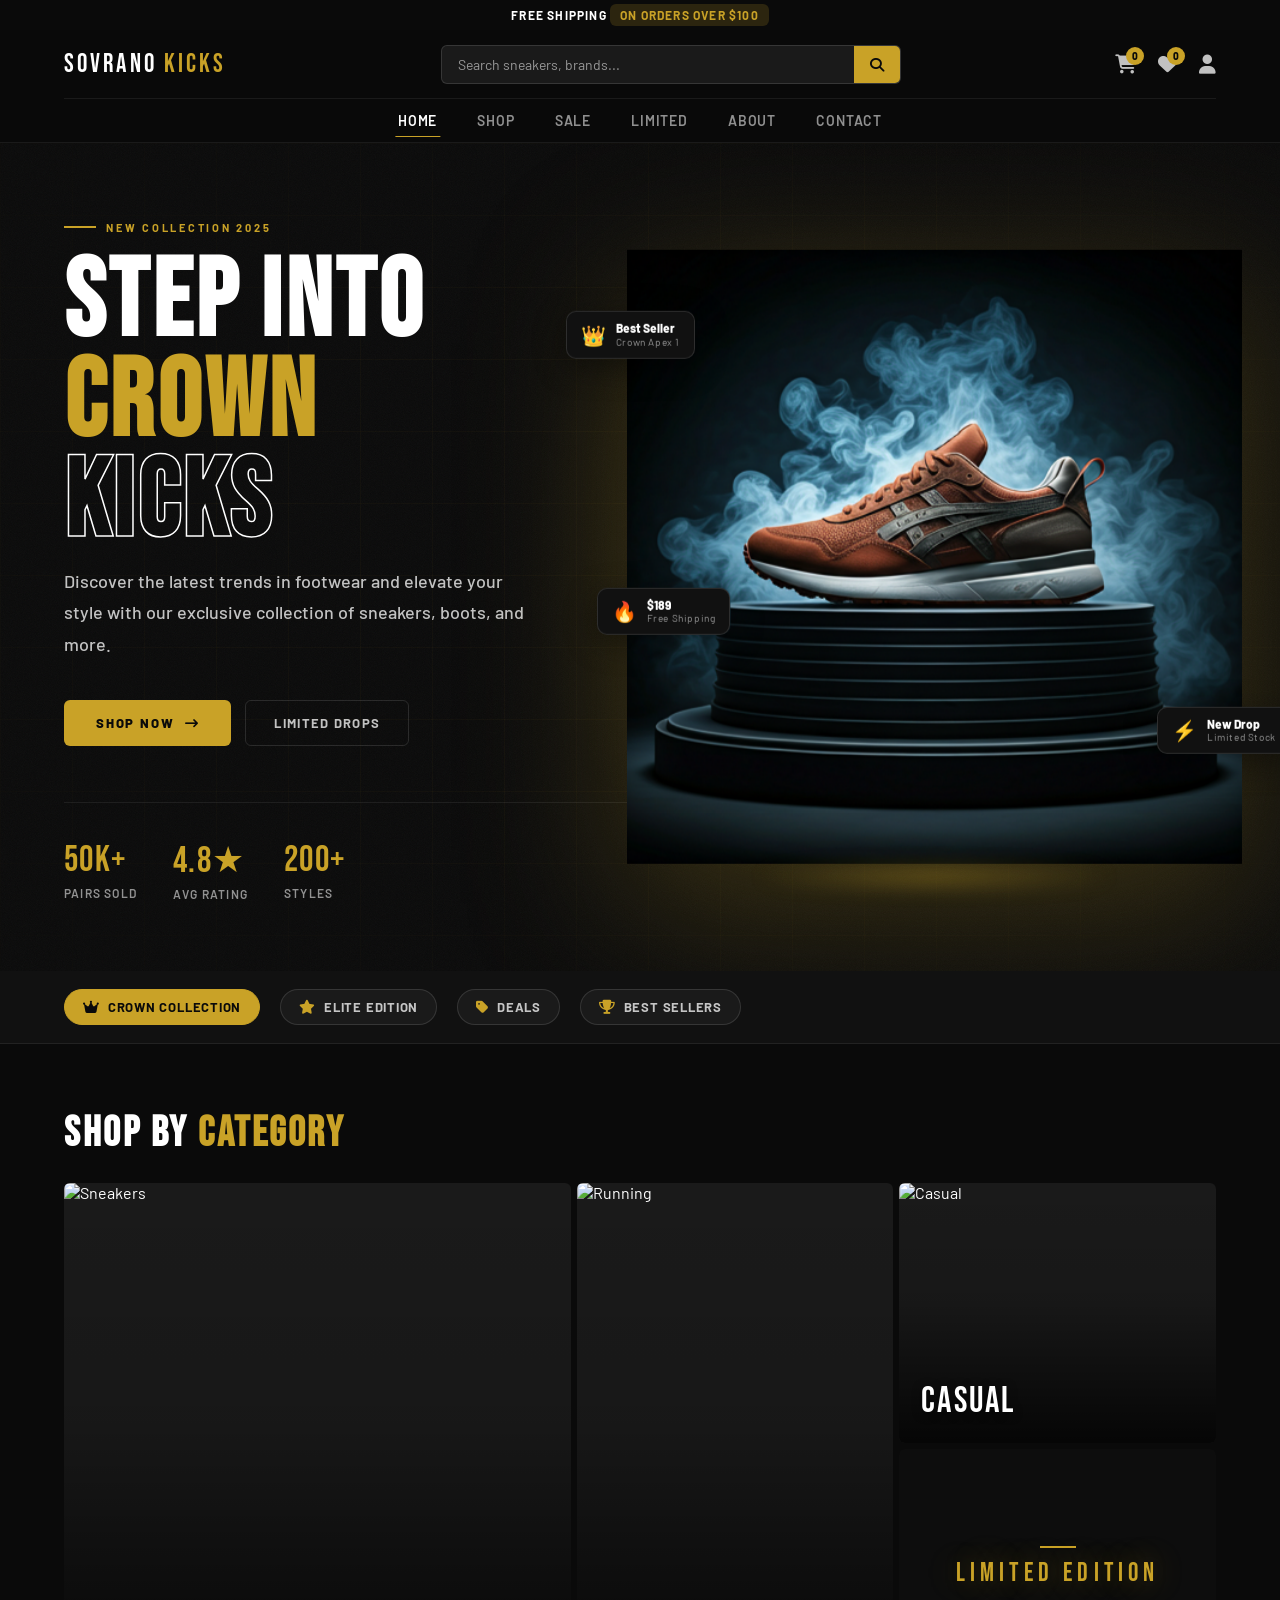
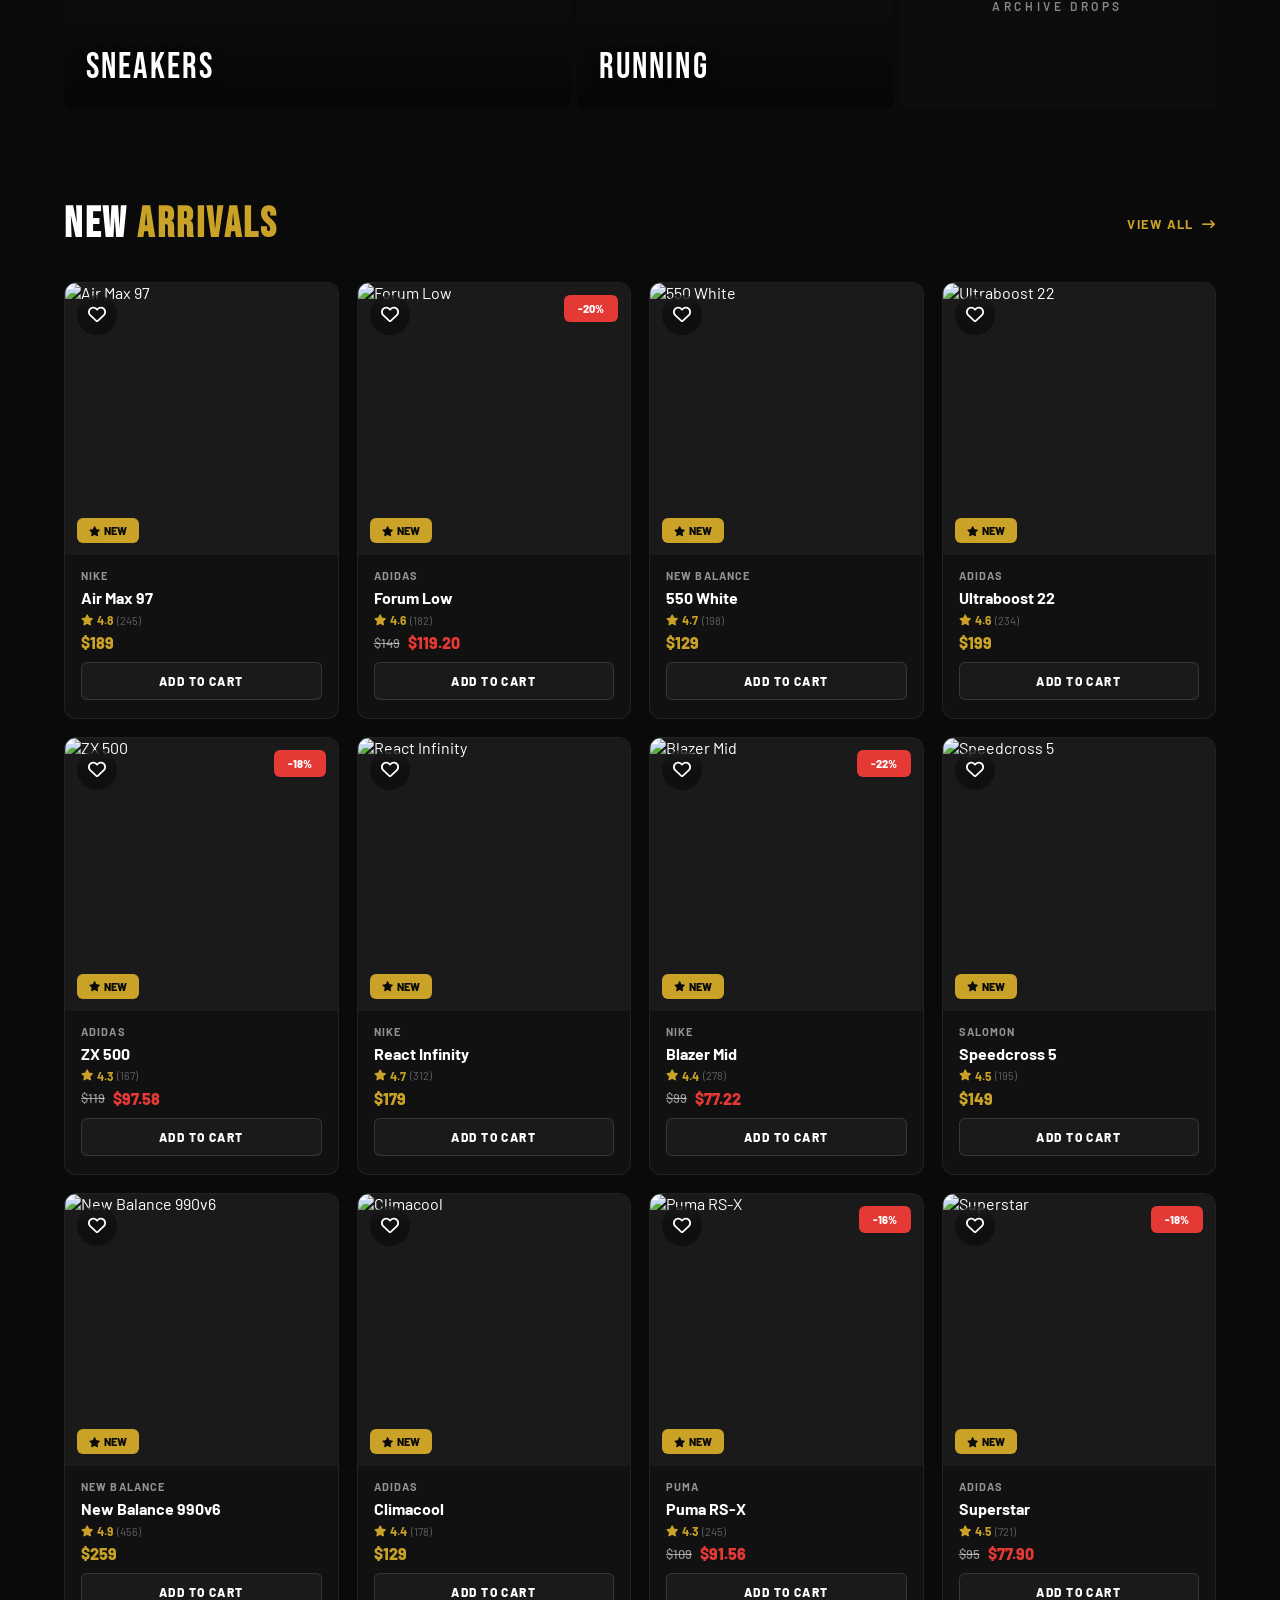
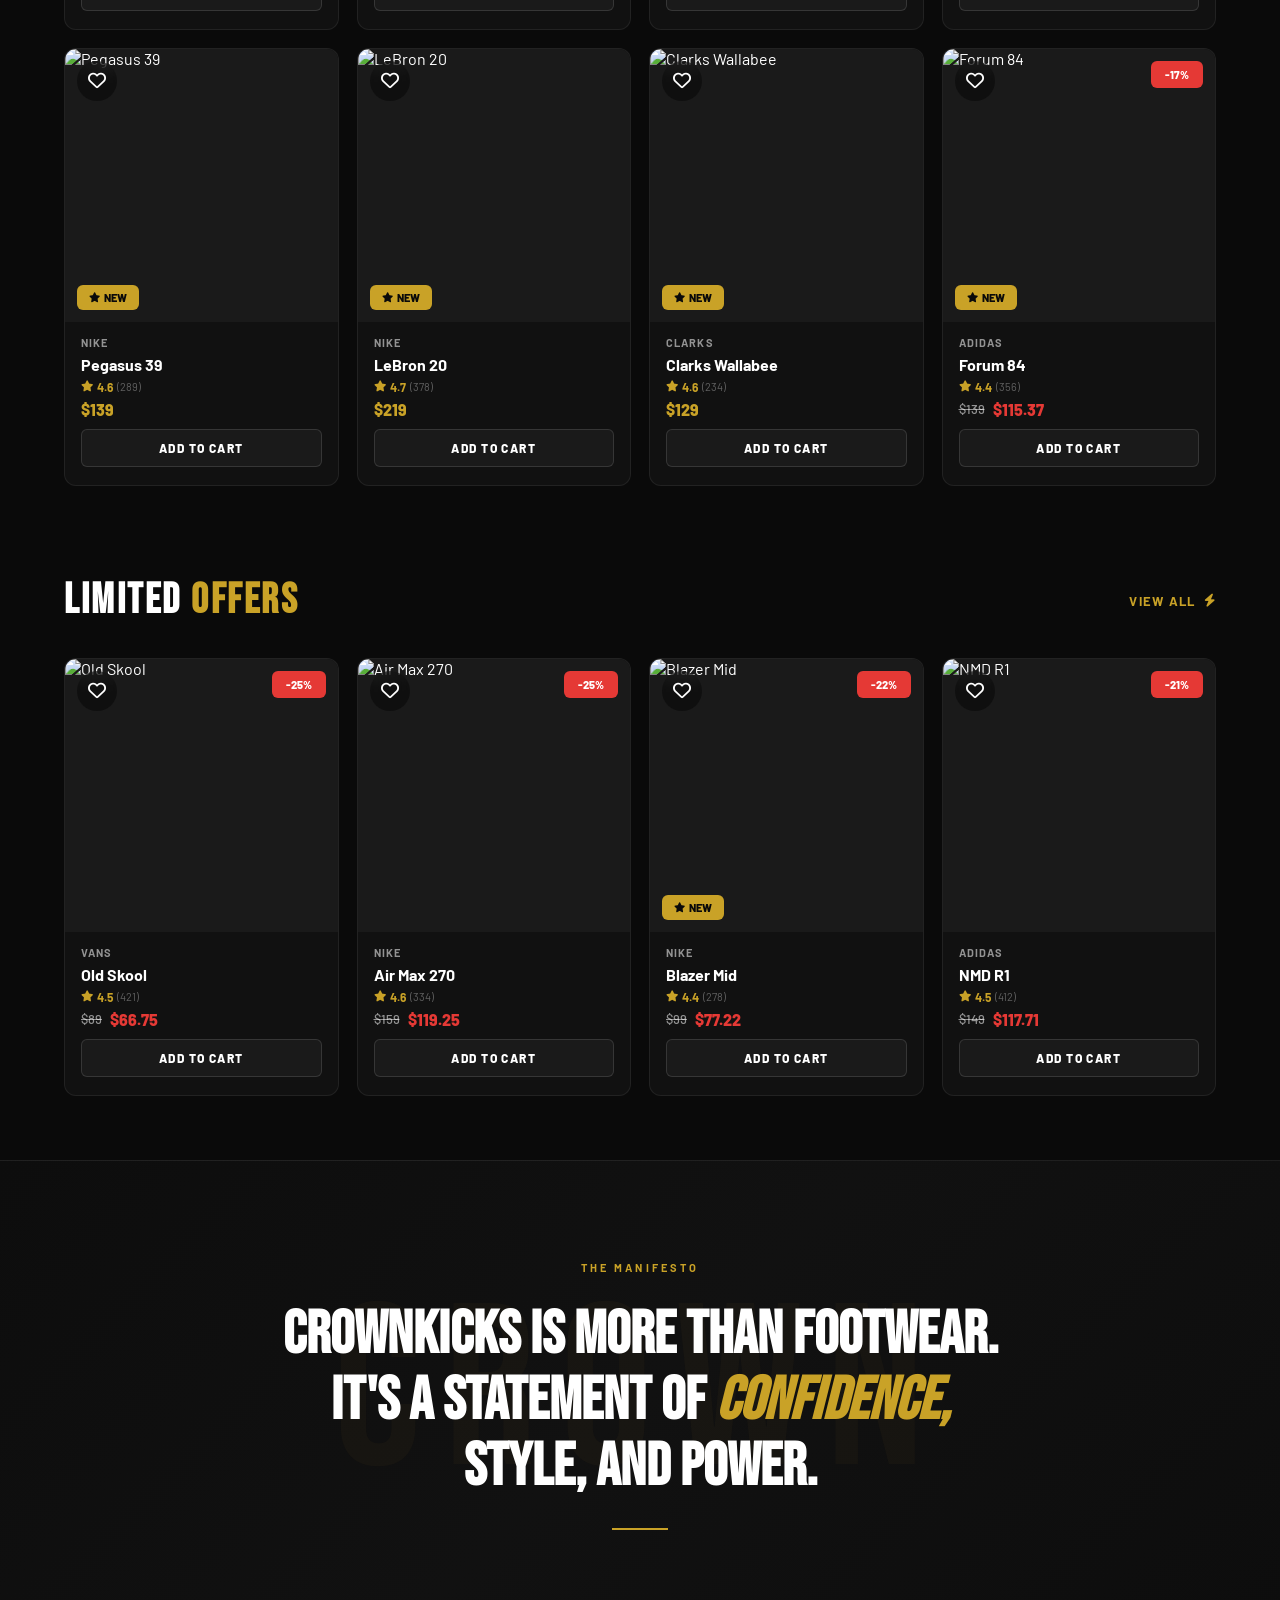
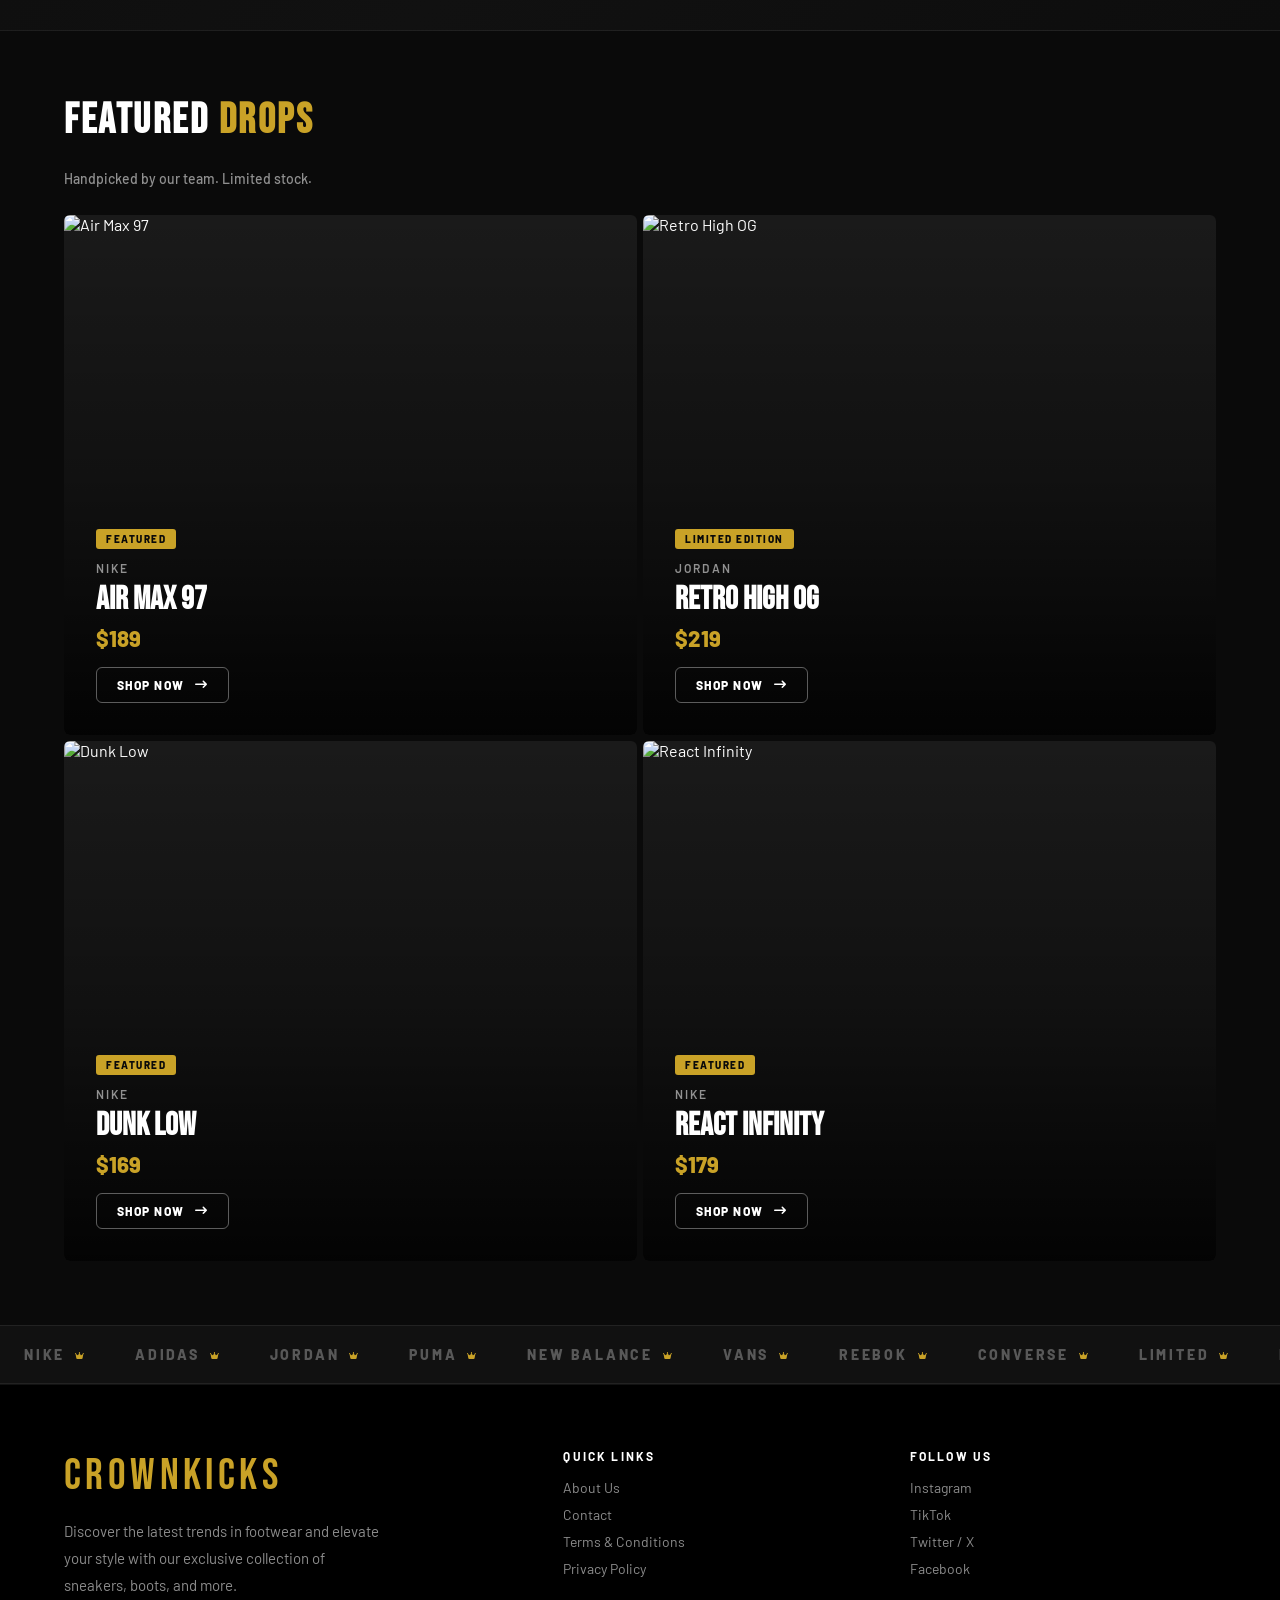
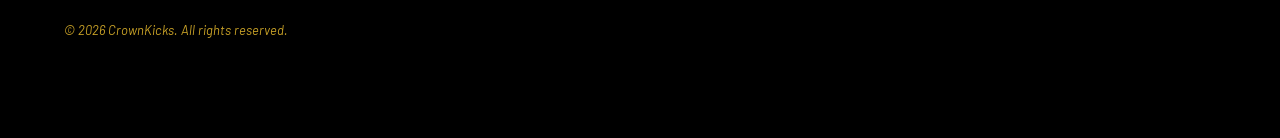
==== index.html @ f3f731ac "Added some features to the home page, including an intro scene with smooth animation." ====
<!DOCTYPE html>
<html lang="en">
<head>
    <meta charset="UTF-8">
    <meta name="viewport" content="width=device-width, initial-scale=1.0">
    <title>CROWNKICKS</title>

    <link rel="stylesheet" href="css/global.css">

    <link rel="preconnect" href="https://fonts.googleapis.com">
    <link rel="preconnect" href="https://fonts.gstatic.com" crossorigin>
    <link href="https://fonts.googleapis.com/css2?family=Bebas+Neue&family=Barlow:ital,wght@0,400;0,500;0,600;0,700;0,900;1,900&display=swap" rel="stylesheet">
    <link rel="stylesheet" href="https://cdnjs.cloudflare.com/ajax/libs/font-awesome/6.5.0/css/all.min.css"/>


</head>
<body>

  <!-- =======================
  INTRO
  ======================= -->
  <div class="store-intro" id="storeIntro">

    <h1 class="store-logo">CROWN <span>KICKS</span></h1>

    <div class="store-inside">
      <img src="assets/images/intro.jpg" class="inside-image" alt="shoe"/> 
    </div>

    <div class="doors">
    <div class="door left-door"></div>
    <div class="door right-door"></div>
    </div>

  </div>

<!-- ══════════════════════════════════════
     NAVBAR
══════════════════════════════════════ -->
<p class="offer"> Free shipping <span> on orders over $100</span></p>

<nav class="navbar">
  <div class="navbar-top">
    <a href="#" class="navbar-logo">SOVRANO <span>KICKS</span></a>

    <div class="navbar-search">
      <input type="text" id="searchInput" placeholder="Search sneakers, brands...">
      <button aria-label="Search"><i class="fas fa-search"></i></button>
    </div>

    <div class="navbar-icons">
      <div class="cart-icon-wrapper" id="cartIconWrapper">
        <i class="fa-solid fa-cart-shopping"></i>
        <span class="cart-count" id="cart-count">0</span>
      </div>

    <div class="wishlist-icon-wrapper" id="wishlistIconWrapper">
      <i class="fa-solid fa-heart" title="Wishlist"></i>
      <span class="cart-count" id="wishlist-count">0</span>
    </div>

      <i class="fa-solid fa-user" title="Account"></i>
    </div>

    <button class="hamburger" id="hamburger" aria-label="Toggle menu">
      <span></span><span></span><span></span>
    </button>
  </div>

  <div class="navbar-links" id="navbar-links">
    <div class="drawer-search">
      <input type="text" id="drawerSearch" placeholder="Search sneakers, brands...">
      <button><i class="fas fa-search"></i></button>
    </div>
    <a href="#" class="active">Home</a>
    <a href="pages/products.html">Shop</a>
    <a href="pages/products.html?filter=sale">Sale</a>
    <a href="pages/products.html?filter=limited">Limited</a>
    <a href="pages/about.html">About</a>
    <a href="pages/contact.html">Contact</a>
  </div>
</nav>

<!-- ══════════════════════════════════════
     CART SIDEBAR
══════════════════════════════════════ -->
<div class="cart-overlay" id="cart-overlay"></div>
<div class="cart-sidebar" id="cart-sidebar">
  <div class="cart-header">
    <h2 class="cart-title">Your Cart</h2>
    <button class="cart-close" id="cart-close">
      <i class="fa-solid fa-xmark"></i>
    </button>
  </div>
  <div class="cart-items" id="cart-items"></div>
  <div class="cart-footer">
    <div class="cart-total">
      <span>Total</span>
      <span id="cart-total-price">$0</span>
    </div>
    <button class="checkout-btn">Checkout →</button>
  </div>
</div>

<!-- Wishlist Sidebar -->
<div class="wishlist-overlay" id="wishlist-overlay"></div>
<div class="wishlist-sidebar" id="wishlist-sidebar">
  <div class="cart-header"> <h2 class="cart-title">Your Wishlist</h2>
    <button class="cart-close" id="wishlist-close">
      <i class="fa-solid fa-xmark"></i>
    </button>
  </div>
  <div class="cart-items" id="wishlist-items">
    </div>
  <div class="cart-footer">
    <button class="checkout-btn" id="move-all-to-cart">Move All to Cart</button>
  </div>
</div>

<!-- ══════════════════════════════════════
     HERO
══════════════════════════════════════ -->
<section class="hero">
  <div class="hero-grid"></div>
  <div class="hero-noise"></div>

  <!-- Left copy -->
  <div class="hero-left">
    <span class="hero-eyebrow">New Collection 2025</span>
    <h1 class="hero-title">
      Step Into<br>
      <span class="gold">CROWN</span><br>
      <span class="stroke">KICKS</span>
    </h1>
    <p class="hero-sub">
      Discover the latest trends in footwear and elevate your style with our exclusive collection of sneakers, boots, and more.
    </p>
    <div class="hero-ctas">
      <a href="#" class="btn-primary">Shop Now <i class="fa-solid fa-arrow-right-long"></i></a>
      <a href="#featured-drops" class="btn-outline">Limited Drops</a>
    </div>
    <div class="hero-stats">
      <div>
        <span class="hstat-num">50K+</span>
        <span class="hstat-label">Pairs Sold</span>
      </div>
      <div>
        <span class="hstat-num">4.8★</span>
        <span class="hstat-label">Avg Rating</span>
      </div>
      <div>
        <span class="hstat-num">200+</span>
        <span class="hstat-label">Styles</span>
      </div>
    </div>
  </div>

  <!-- Floating shoe -->
  <div class="hero-right">
    <div class="shoe-wrap">
      <img class="shoe-img"
           src="assets/images/hero-banner.png"
           alt="CrownKicks featured sneaker">
      <div class="shoe-glow"></div>
    </div>

    <!-- Floating info tags -->
    <div class="float-tag tag-1">
      <span class="float-tag-icon">👑</span>
      <div class="float-tag-text">
        <span class="float-tag-title">Best Seller</span>
        <span class="float-tag-sub">Crown Apex 1</span>
      </div>
    </div>
    <div class="float-tag tag-2">
      <span class="float-tag-icon">⚡</span>
      <div class="float-tag-text">
        <span class="float-tag-title">New Drop</span>
        <span class="float-tag-sub">Limited Stock</span>
      </div>
    </div>
    <div class="float-tag tag-3">
      <span class="float-tag-icon">🔥</span>
      <div class="float-tag-text">
        <span class="float-tag-title">$189</span>
        <span class="float-tag-sub">Free Shipping</span>
      </div>
    </div>
  </div>
</section>

<!-- ══════════════════════════════════════
     QUICK ACTIONS STRIP
══════════════════════════════════════ -->
<div class="quick-strip">
  <div class="qchip active"><i class="fa-solid fa-crown"></i> Crown Collection</div>
  <div class="qchip"><i class="fa-solid fa-star"></i> Elite Edition</div>
  <div class="qchip"><i class="fa-solid fa-tag"></i> Deals</div>
  <div class="qchip"><i class="fa-solid fa-trophy"></i> Best Sellers</div>
</div>

<!-- ══════════════════════════════════════
     CATEGORY GRID
══════════════════════════════════════ -->
<main class="main">
  <h2 class="section-title">Shop by <span>Category</span></h2>

  <div class="category-grid">
    <div class="card card-sneakers">
      <img src="https://images.unsplash.com/photo-1542291026-7eec264c27ff?w=800&q=80" alt="Sneakers">
      <span class="card-label">Sneakers</span>
    </div>
    <div class="card card-running">
      <img src="https://images.unsplash.com/photo-1608231387042-66d1773070a5?w=600&q=80" alt="Running">
      <span class="card-label">Running</span>
    </div>
    <div class="card card-casual">
      <img src="https://images.unsplash.com/photo-1525966222134-fcfa99b8ae77?w=600&q=80" alt="Casual">
      <span class="card-label">Casual</span>
    </div>
    <div class="card card-limited">
      <div class="limited-body">
        <span class="limited-title">Limited Edition</span>
        <span class="limited-sub">Archive Drops</span>
      </div>
    </div>
  </div>
</main>

<!-- ══════════════════════════════════════
     NEW ARRIVALS
══════════════════════════════════════ -->
<section class="arrivals">
  <div class="arrivals-header">
    <h2 class="section-title">New <span>Arrivals</span></h2>
    <a href="#" class="view-all">View All <i class="fa-solid fa-arrow-right-long"></i></a>
  </div>

  <div class="products-grid" id="products-grid">
    <!-- Products loaded dynamically from JSON -->
  </div>
</section>


<!-- ══════════════════════════════════════
     LIMITED OFFERS
══════════════════════════════════════ -->
<section class="arrivals limited-offers-section">
  <div class="arrivals-header">
    <h2 class="section-title">Limited <span>Offers</span></h2>
    <a href="#" class="view-all">View All <i class="fa-solid fa-bolt"></i></a>
  </div>

  <div class="products-grid" id="limited-offers-grid">
    <!-- Products loaded dynamically from JSON -->
  </div>
</section>


<!-- ══════════════════════════════════════
     MANIFESTO
══════════════════════════════════════ -->
<section class="manifesto">
  <span class="manifesto-label">The Manifesto</span>
  <h2 class="manifesto-text">
    CrownKicks is more than footwear.<br>
    It's a statement of <span>Confidence,</span><br>
    Style, and Power.
  </h2>
  <div class="manifesto-line"></div>
</section>

<!-- ══════════════════════════════════════
     FEATURED DROPS
══════════════════════════════════════ -->
<section class="featured" id="featured-drops">
  <div class="featured-header">
    <h2 class="section-title">Featured <span>Drops</span></h2>
    <p class="featured-subtitle">Handpicked by our team. Limited stock.</p>
  </div>
  <div class="featured-grid" id="featured-grid">
    <!-- Generated by JS -->
  </div>
</section>

<!-- ══════════════════════════════════════
     BRANDS STRIP
══════════════════════════════════════ -->
<div class="brands-strip">
  <div class="brands-track">
    <ul class="brands-list">
      <li>Nike <i class="fa-solid fa-crown"></i></li>
      <li>Adidas <i class="fa-solid fa-crown"></i></li>
      <li>Jordan <i class="fa-solid fa-crown"></i></li>
      <li>Puma <i class="fa-solid fa-crown"></i></li>
      <li>New Balance <i class="fa-solid fa-crown"></i></li>
      <li>Vans <i class="fa-solid fa-crown"></i></li>
      <li>Reebok <i class="fa-solid fa-crown"></i></li>
      <li>Converse <i class="fa-solid fa-crown"></i></li>
      <li>Limited <i class="fa-solid fa-crown"></i></li>
      <li>Edition <i class="fa-solid fa-crown"></i></li>
      <li>Sneakers <i class="fa-solid fa-crown"></i></li>
      <li>Casual <i class="fa-solid fa-crown"></i></li>
      <li>Running <i class="fa-solid fa-crown"></i></li>
      <li>Samba <i class="fa-solid fa-crown"></i></li>
    </ul>
    <ul class="brands-list" aria-hidden="true">
      <li>Nike <i class="fa-solid fa-crown"></i></li>
      <li>Adidas <i class="fa-solid fa-crown"></i></li>
      <li>Jordan <i class="fa-solid fa-crown"></i></li>
      <li>Puma <i class="fa-solid fa-crown"></i></li>
      <li>New Balance <i class="fa-solid fa-crown"></i></li>
      <li>Vans <i class="fa-solid fa-crown"></i></li>
      <li>Reebok <i class="fa-solid fa-crown"></i></li>
      <li>Converse <i class="fa-solid fa-crown"></i></li>
      <li>Limited <i class="fa-solid fa-crown"></i></li>
      <li>Edition <i class="fa-solid fa-crown"></i></li>
      <li>Sneakers <i class="fa-solid fa-crown"></i></li>
      <li>Casual <i class="fa-solid fa-crown"></i></li>
      <li>Running <i class="fa-solid fa-crown"></i></li>
      <li>Samba <i class="fa-solid fa-crown"></i></li>
    </ul>
  </div>
</div>

<!-- ══════════════════════════════════════
     FOOTER
══════════════════════════════════════ -->
<footer class="footer">
  <div class="text">
    <a href="#" class="footer-logo">CROWNKICKS</a>
    <p>Discover the latest trends in footwear and elevate your style with our exclusive collection of sneakers, boots, and more.</p>
    <span>© 2026 CrownKicks. All rights reserved.</span>
  </div>
  <div>
    <span class="footer-col-title">Quick Links</span>
    <div class="footer-links">
      <a href="#">About Us</a>
      <a href="#">Contact</a>
      <a href="#">Terms & Conditions</a>
      <a href="#">Privacy Policy</a>
    </div>
  </div>
  <div>
    <span class="footer-col-title">Follow Us</span>
    <div class="social-media">
      <a href="#">Instagram</a>
      <a href="#">TikTok</a>
      <a href="#">Twitter / X</a>
      <a href="#">Facebook</a>
    </div>
  </div>
</footer>





<script src="js/helpers.js"></script>
<script src="js/products-loader.js"></script>
<script src="js/main.js"></script>

</body>
</html>
---- css/global.css ----
:root{
  --bg:          #0a0a0a;
  --surface:     #111111;
  --surface-2:   #1a1a1a;
  --surface-3:   #242424;
  --border:      rgba(255,255,255,.07);
  --border-md:   rgba(255,255,255,.12);
  --gold:        #C9A227;
  --gold-lt:     #E8C547;
  --gold-dk:     #9E7E1A;
  --gold-glow:   rgba(201,162,39,.18);
  --white:       #ffffff;
  --text:        rgba(255,255,255,.55);
  --text-md:     rgba(255,255,255,.75);
  --red:         #e53935;
  --ff-display:  'Bebas Neue', sans-serif;
  --ff-body:     'Barlow', sans-serif;
  --radius:      6px;
  --radius-lg:   12px;
  --trans:       .25s ease;
  --trans-s:     .4s cubic-bezier(.34,1.56,.64,1);
}
*,*::before,*::after{box-sizing:border-box;margin:0;padding:0}
html{scroll-behavior:smooth}
body{
  font-family:var(--ff-body);
  background:var(--bg);
  color:var(--white);
  overflow-x:hidden;
  -webkit-font-smoothing:antialiased;
}
a{text-decoration:none;color:inherit}
ul{list-style:none}
button{cursor:pointer;border:none;background:none;font-family:inherit}
img{display:block;max-width:100%}

/* ═══════════════════════════════════════════════
   SCROLLBAR
═══════════════════════════════════════════════ */
::-webkit-scrollbar{width:6px}
::-webkit-scrollbar-track{background:var(--bg)}
::-webkit-scrollbar-thumb{background:var(--surface-3);border-radius:3px}
::-webkit-scrollbar-thumb:hover{background:var(--gold-dk)}

/* ═══════════════════════════════════════════════
   NAVBAR
═══════════════════════════════════════════════ */
.offer{
  font-size:12px;font-weight:700;
  letter-spacing:.1em;text-transform:uppercase;
  text-align:center;padding:8px 0;
}
.offer span{
  color: var(--gold);
  background: var(--gold-glow);
  padding: 4px 10px;
  border-radius: var(--radius);
}
.navbar{
  background:rgba(10,10,10,.92);
  backdrop-filter:blur(20px);
  -webkit-backdrop-filter:blur(20px);
  padding:0 5%;
  position:sticky;top:0;z-index:300;
  border-bottom:1px solid var(--border);
}
.navbar-top{
  display:flex;justify-content:space-between;align-items:center;
  gap:20px;height:68px;
}
.navbar-logo{
  font-family:var(--ff-display);
  font-size:26px;letter-spacing:.12em;color:var(--white);
  white-space:nowrap;flex-shrink:0;
  transition:color var(--trans);
}
.navbar-logo:hover{color:var(--gold)}
.navbar-logo span{color:var(--gold)}

/* Search */
.navbar-search{
  display:flex;align-items:center;flex:1;max-width:460px;
  background:var(--surface-2);
  border:1px solid var(--border-md);
  border-radius:var(--radius);
  overflow:hidden;
  transition:border-color var(--trans),box-shadow var(--trans);
}
.navbar-search:focus-within{
  border-color:var(--gold);
  box-shadow:0 0 0 3px var(--gold-glow);
}
.navbar-search input{
  flex:1;border:none;background:transparent;
  padding:10px 16px;font-size:14px;font-family:inherit;
  color:var(--white);outline:none;
}
.navbar-search input::placeholder{color:var(--text)}
.navbar-search button{
  padding:10px 16px;background:var(--gold);
  color:var(--bg);font-size:14px;
  transition:background var(--trans);flex-shrink:0;
}
.navbar-search button:hover{background:var(--gold-lt)}

/* Icons */
.navbar-icons{display:flex;align-items:center;gap:22px}
.navbar-icons i{
  font-size:19px;color:var(--text-md);cursor:pointer;
  transition:color var(--trans),transform var(--trans-s);
}
.navbar-icons i:hover{color:var(--gold);transform:scale(1.15)}

.cart-icon-wrapper{position:relative;cursor:pointer}
.cart-count{
  position:absolute;top:-8px;right:-8px;
  background:var(--gold);color:var(--bg);
  font-size:10px;font-weight:800;
  width:18px;height:18px;border-radius:50%;
  display:flex;align-items:center;justify-content:center;
  transition:transform var(--trans-s);
}
.cart-count.pop{animation:badge-pop .35s var(--trans-s)}
@keyframes badge-pop{0%{transform:scale(.5)}60%{transform:scale(1.4)}100%{transform:scale(1)}}

/* Wishlist Icon */
.wishlist-icon-wrapper {
  position: relative;
  cursor: pointer;
}
/* Ensure the solid heart stands out when active */
.favorite-btn.active i {
  color: #ff4d4d; /* Or your preferred gold/red color */
}

/* Optional: Add a simple animation for the badge */
@keyframes pop {
  0% { transform: scale(1); }
  50% { transform: scale(1.4); }
  100% { transform: scale(1); }
}

.cart-count.pop {
  animation: pop 0.3s ease-out;
}


/* Nav links row */
.navbar-links{
  display:flex;justify-content:center;align-items:center;
  gap:4px;height:44px;border-top:1px solid var(--border);
}
.navbar-links a{
  color:var(--text);font-size:14px;font-weight:600;
  padding:8px 18px;letter-spacing:.06em;text-transform:uppercase;
  border-radius:var(--radius);
  transition:color var(--trans),background var(--trans);
  position:relative;
}
.navbar-links a::after{
  content:'';position:absolute;bottom:0;left:50%;
  width:0;height:1.5px;background:var(--gold);
  transform:translateX(-50%);transition:width var(--trans);
}
.navbar-links a:hover,
.navbar-links a.active{color:var(--white)}
.navbar-links a:hover::after,
.navbar-links a.active::after{width:60%}

/* Drawer search — mobile only */
.drawer-search{display:none}

/* Hamburger */
.hamburger{
  display:none;flex-direction:column;gap:5px;
  cursor:pointer;background:none;border:none;padding:4px;
}
.hamburger span{
  display:block;width:22px;height:1.5px;
  background:var(--white);border-radius:2px;transition:all .3s ease;
}
.hamburger.open span:nth-child(1){transform:translateY(6.5px) rotate(45deg)}
.hamburger.open span:nth-child(2){opacity:0}
.hamburger.open span:nth-child(3){transform:translateY(-6.5px) rotate(-45deg)}

/* ═══════════════════════════════════════════════
   CART SIDEBAR
═══════════════════════════════════════════════ */
.cart-overlay{
  position:fixed;inset:0;background:rgba(0,0,0,.75);
  z-index:399;opacity:0;visibility:hidden;
  transition:opacity var(--trans),visibility var(--trans);
  backdrop-filter:blur(4px);
}
.cart-overlay.open{opacity:1;visibility:visible}

.cart-sidebar{
  position:fixed;top:0;right:0;
  width:400px;height:100%;
  background:var(--surface);
  border-left:1px solid var(--border-md);
  z-index:400;
  display:flex;flex-direction:column;
  transform:translateX(100%);
  transition:transform .32s cubic-bezier(.4,0,.2,1);
}
.cart-sidebar.open{transform:translateX(0)}

.cart-header{
  display:flex;justify-content:space-between;align-items:center;
  padding:24px 24px 20px;
  border-bottom:1px solid var(--border);
}
.cart-title{
  font-family:var(--ff-display);font-size:26px;
  letter-spacing:.1em;color:var(--white);
}
.cart-close{
  width:34px;height:34px;border-radius:50%;
  background:var(--surface-2);color:var(--text-md);font-size:16px;
  display:flex;align-items:center;justify-content:center;
  transition:background var(--trans),color var(--trans);
}
.cart-close:hover{background:var(--gold);color:var(--bg)}

.cart-items{
  flex:1;overflow-y:auto;padding:20px 24px;
  display:flex;flex-direction:column;gap:16px;
}
.cart-empty{
  text-align:center;color:var(--text);font-size:14px;
  margin-top:60px;display:flex;flex-direction:column;align-items:center;gap:14px;
}
.cart-empty i{font-size:40px;color:var(--surface-3)}

.cart-item{
  display:flex;gap:14px;align-items:center;
  padding-bottom:16px;border-bottom:1px solid var(--border);
}
.cart-item-img{
  width:72px;height:72px;object-fit:cover;
  border-radius:var(--radius);flex-shrink:0;
  background:var(--surface-2);
}
.cart-item-details{flex:1;display:flex;flex-direction:column;gap:3px}
.cart-item-brand{font-size:11px;font-weight:600;color:var(--text);text-transform:uppercase;letter-spacing:.1em}
.cart-item-name{font-size:14px;font-weight:700;color:var(--white)}
.cart-item-price{font-size:14px;font-weight:700;color:var(--gold)}
.cart-item-remove{
  background:none;border:none;color:var(--text);
  cursor:pointer;font-size:15px;padding:4px;
  transition:color var(--trans);
}
.cart-item-remove:hover{color:var(--red)}

.cart-item-controls{display:flex;align-items:center;gap:8px;margin-top:6px}
.qty-btn{
  width:26px;height:26px;border:1px solid var(--border-md);
  border-radius:4px;background:var(--surface-2);color:var(--text-md);
  font-size:12px;display:flex;align-items:center;justify-content:center;
  transition:all var(--trans);cursor:pointer;
}
.qty-btn:hover{background:var(--gold);color:var(--bg);border-color:var(--gold)}
.qty-number{font-size:14px;font-weight:700;min-width:18px;text-align:center}

.cart-footer{
  padding:20px 24px;border-top:1px solid var(--border);
  display:flex;flex-direction:column;gap:16px;
}
.cart-total{
  display:flex;justify-content:space-between;align-items:center;
  font-size:16px;font-weight:700;
}
#cart-total-price{color:var(--gold);font-size:20px}
.checkout-btn{
  width:100%;padding:15px;
  background:var(--gold);color:var(--bg);
  font-family:inherit;font-size:14px;font-weight:800;
  letter-spacing:.12em;text-transform:uppercase;
  border-radius:var(--radius);
  transition:background var(--trans),transform var(--trans-s);
}
.checkout-btn:hover{background:var(--gold-lt);transform:translateY(-1px)}
@media(max-width:480px){.cart-sidebar{width:100%}}

/* ═══════════════════════════════════════════════
   FAVOURITES SIDEBAR
═══════════════════════════════════════════════ */
.wishlist-sidebar {
  position: fixed;
  top: 0;
  right: -400px; /* Hidden off-side */
  width: 400px;
  max-width: 90%;
  height: 100vh;
  background: #000; /* Matching your dark theme */
  z-index: 2000;
  transition: right 0.4s cubic-bezier(0.165, 0.84, 0.44, 1);
  display: flex;
  flex-direction: column;
  border-left: 1px solid #333;
}
.wishlist-sidebar.open {
  right: 0;
}
.wishlist-overlay {
  position: fixed;
  inset: 0;
  background: rgba(0, 0, 0, 0.8);
  backdrop-filter: blur(4px);
  opacity: 0;
  visibility: hidden;
  z-index: 1999;
  transition: 0.3s;
}
.wishlist-overlay.open {
  opacity: 1;
  visibility: visible;
}
.wishlist-item {
  display: flex;
  align-items: center;
  padding: 1rem;
  border-bottom: 1px solid #222;
  gap: 15px;
}
.wishlist-item img {
  width: 80px;
  height: 80px;
  object-fit: cover;
  border-radius: 4px;
}
.wishlist-item-info {
  flex: 1;
}
.wishlist-item-name {
  display: block;
  font-family: 'Bebas Neue', cursive;
  font-size: 1.2rem;
  color: #fff;
}

/* ═══════════════════════════════════════════════
   HERO
═══════════════════════════════════════════════ */
.hero{
  position:relative;min-height:92vh;
  display:flex;align-items:center;
  overflow:hidden;
  background:var(--bg);
}

/* Radial light behind shoe */
.hero::before{
  content:'';position:absolute;
  right:5%;top:50%;transform:translateY(-50%);
  width:700px;height:700px;border-radius:50%;
  background:radial-gradient(ellipse at center,
    rgba(201,162,39,.12) 0%,
    rgba(201,162,39,.04) 40%,
    transparent 70%);
  pointer-events:none;animation:pulse-bg 4s ease-in-out infinite;
}
@keyframes pulse-bg{0%,100%{opacity:.8;transform:translateY(-50%) scale(1)}50%{opacity:1;transform:translateY(-50%) scale(1.06)}}

/* Grid texture */
.hero-grid{
  position:absolute;inset:0;pointer-events:none;
  background-image:
    linear-gradient(rgba(201,162,39,.035) 1px,transparent 1px),
    linear-gradient(90deg,rgba(201,162,39,.035) 1px,transparent 1px);
  background-size:72px 72px;
  mask-image:radial-gradient(ellipse 80% 80% at 50% 50%,black 40%,transparent 100%);
}

/* Scanline noise */
.hero-noise{
  position:absolute;inset:0;pointer-events:none;opacity:.04;
  background-image:url("data:image/svg+xml,%3Csvg viewBox='0 0 256 256' xmlns='http://www.w3.org/2000/svg'%3E%3Cfilter id='n'%3E%3CfeTurbulence type='fractalNoise' baseFrequency='.9' numOctaves='4' stitchTiles='stitch'/%3E%3C/filter%3E%3Crect width='100%25' height='100%25' filter='url(%23n)'/%3E%3C/svg%3E");
  background-size:200px;
}

/* Left content */
.hero-left{
  position:relative;z-index:2;
  padding:0 5%;width:55%;
  animation:slide-up .9s cubic-bezier(.16,1,.3,1) forwards;opacity:0;
}
@keyframes slide-up{from{opacity:0;transform:translateY(36px)}to{opacity:1;transform:translateY(0)}}

.hero-eyebrow{
  display:inline-flex;align-items:center;gap:10px;
  font-size:11px;font-weight:700;letter-spacing:.25em;text-transform:uppercase;
  color:var(--gold);margin-bottom:20px;
}
.hero-eyebrow::before{content:'';display:block;width:32px;height:1.5px;background:var(--gold)}

.hero-title{
  font-family:var(--ff-display);
  font-size:clamp(52px,8.5vw,110px);
  line-height:.92;letter-spacing:.03em;
  color:var(--white);margin-bottom:12px;
}
.hero-title .gold{color:var(--gold)}
.hero-title .stroke{
  -webkit-text-stroke:1.5px var(--white);
  color:transparent;
}

.hero-sub{
  font-size:clamp(15px,1.6vw,18px);
  color:var(--text-md);line-height:1.75;
  max-width:460px;margin-bottom:40px;
  font-weight:500;
}

.hero-ctas{display:flex;gap:14px;flex-wrap:wrap;align-items:center}
.btn-primary{
  display:inline-flex;align-items:center;gap:10px;
  padding:15px 32px;
  background:var(--gold);color:var(--bg);
  font-size:13px;font-weight:800;letter-spacing:.14em;text-transform:uppercase;
  border-radius:var(--radius);
  transition:background var(--trans),transform var(--trans-s),box-shadow var(--trans);
}
.btn-primary:hover{
  background:var(--gold-lt);transform:translateY(-2px);
  box-shadow:0 8px 28px rgba(201,162,39,.35);
}
.btn-outline{
  display:inline-flex;align-items:center;gap:10px;
  padding:14px 28px;
  border:1.5px solid var(--border-md);color:var(--text-md);
  font-size:13px;font-weight:700;letter-spacing:.1em;text-transform:uppercase;
  border-radius:var(--radius);
  transition:border-color var(--trans),color var(--trans),transform var(--trans-s);
}
.btn-outline:hover{border-color:var(--gold);color:var(--gold);transform:translateY(-2px)}

/* Stats row */
.hero-stats{
  display:flex;gap:36px;margin-top:56px;
  padding-top:36px;border-top:1px solid var(--border);
  flex-wrap:wrap;
}
.hstat-num{
  font-family:var(--ff-display);font-size:36px;
  letter-spacing:.04em;color:var(--gold);display:block;
}
.hstat-label{font-size:12px;color:var(--text);font-weight:600;letter-spacing:.1em;text-transform:uppercase}

/* Floating shoe */
.hero-right{
  position:absolute;right:3%;top:50%;transform:translateY(-50%);
  width:48%;max-width:720px;z-index:2;
  animation:float-in .9s .15s cubic-bezier(.16,1,.3,1) both;
}
@keyframes float-in{from{opacity:0;transform:translateY(-40%) translateX(60px)}to{opacity:1;transform:translateY(-50%) translateX(0)}}

.shoe-wrap{
  position:relative;
  animation:shoe-float 4s ease-in-out infinite;
  filter:drop-shadow(0 40px 80px rgba(201,162,39,.25));
}
@keyframes shoe-float{
  0%,100%{transform:translateY(0) rotate(-2deg)}
  50%{transform:translateY(-22px) rotate(-4deg)}
}
.shoe-img{width:100%;object-fit:contain}

/* Glow ring under shoe */
.shoe-glow{
  position:absolute;bottom:-4%;left:50%;transform:translateX(-50%);
  width:60%;height:24px;
  background:radial-gradient(ellipse at center,rgba(201,162,39,.5) 0%,transparent 70%);
  filter:blur(10px);
  animation:shoe-float 4s ease-in-out infinite;
}

/* Floating tags around shoe */
.float-tag{
  position:absolute;
  background:var(--surface);border:1px solid var(--border-md);
  border-radius:10px;padding:10px 14px;
  display:flex;align-items:center;gap:10px;
  backdrop-filter:blur(16px);
  box-shadow:0 8px 32px rgba(0,0,0,.4);
  animation:tag-bob 4s ease-in-out infinite;
}
.float-tag-icon{font-size:20px;flex-shrink:0}
.float-tag-text{display:flex;flex-direction:column}
.float-tag-title{font-size:12px;font-weight:800;color:var(--white);line-height:1.1}
.float-tag-sub{font-size:10px;color:var(--text);letter-spacing:.06em}

.tag-1{top:10%;left:-10%;animation-delay:.5s}
.tag-2{bottom:18%;right:-8%;animation-delay:1.2s}
.tag-3{top:55%;left:-5%;animation-delay:.8s;animation-duration:3.2s}

@keyframes tag-bob{
  0%,100%{transform:translateY(0)}
  50%{transform:translateY(-8px)}
}

/* Quick actions strip */
.quick-strip{
  display:flex;gap:20px;
  padding:18px 5%;
  background:var(--surface);
  border-bottom:1px solid var(--border);
  overflow-x:auto;
  scrollbar-width:none;
  position:relative;
}
.quick-strip::after{
  content:'';
  position:absolute;
  right:0;top:0;bottom:0;
  width:40px;
  background:linear-gradient(90deg,transparent 0%,var(--surface) 100%);
  pointer-events:none;
  opacity:0;
  transition:opacity .3s ease;
}
.quick-strip:hover::after{opacity:1}
.quick-strip::-webkit-scrollbar{display:none}
.qchip{
  display:flex;align-items:center;gap:8px;
  padding:9px 18px;
  background:var(--surface-2);
  border:1px solid var(--border-md);
  border-radius:var(--radius-full, 999px);
  font-size:13px;font-weight:700;letter-spacing:.06em;text-transform:uppercase;
  color:var(--text-md);cursor:pointer;white-space:nowrap;flex-shrink:0;
  transition:all var(--trans);
}
.qchip i{font-size:14px;color:var(--gold)}
.qchip:hover,.qchip.active{
  background:var(--gold);color:var(--bg);border-color:var(--gold);
}
.qchip:hover i,.qchip.active i{color:var(--bg)}

/* ═══════════════════════════════════════════════
   SHARED SECTION STYLES
═══════════════════════════════════════════════ */
.section-title{
  font-family:var(--ff-display);
  font-size:clamp(28px,4vw,42px);
  letter-spacing:.06em;color:var(--white);
  text-transform:uppercase;margin-bottom:24px;
}
.section-title span{color:var(--gold)}

/* ═══════════════════════════════════════════════
   CATEGORY GRID
═══════════════════════════════════════════════ */
.main{padding:5% 5%}

.category-grid{
  display:grid;
  gap:6px;
  grid-template-columns:1.6fr 1fr 1fr;
  grid-template-rows:260px 260px;
}
.card{
  position:relative;overflow:hidden;
  border-radius:var(--radius);cursor:pointer;
  background:var(--surface-2);
}
.card img{
  width:100%;height:100%;object-fit:cover;display:block;
  transition:transform .55s ease;
}
.card:hover img{transform:scale(1.07)}
.card::after{
  content:'';position:absolute;inset:0;
  background:linear-gradient(to top,rgba(0,0,0,.78) 0%,rgba(0,0,0,.1) 55%,transparent 100%);
  pointer-events:none;
}
.card-label{
  position:absolute;bottom:20px;left:22px;z-index:2;
  font-family:var(--ff-display);
  font-size:clamp(22px,3vw,36px);letter-spacing:.06em;
  color:var(--white);text-transform:uppercase;
  text-shadow:0 2px 10px rgba(0,0,0,.5);
}
.card-sneakers{grid-column:1;grid-row:1/3}
.card-running {grid-column:2;grid-row:1/3}
.card-casual  {grid-column:3;grid-row:1}
.card-limited {grid-column:3;grid-row:2;background:#0d0d0d}
.card-limited::after{display:none}
.limited-body{
  position:absolute;inset:0;
  display:flex;flex-direction:column;align-items:center;justify-content:center;
  gap:10px;padding:20px;text-align:center;
}
.limited-body::before{content:'';display:block;width:36px;height:2px;background:var(--gold)}
.limited-title{
  font-family:var(--ff-display);
  font-size:clamp(18px,2.5vw,26px);
  letter-spacing:.2em;text-transform:uppercase;
  color:var(--gold);text-shadow:0 0 30px rgba(201,162,39,.4);
}
.limited-sub{
  font-size:12px;font-weight:600;letter-spacing:.3em;
  color:rgba(255,255,255,.5);text-transform:uppercase;
}

/* ═══════════════════════════════════════════════
   NEW ARRIVALS
═══════════════════════════════════════════════ */
.arrivals{padding:2% 5% 5%}
.arrivals-header{
  display:flex;justify-content:space-between;align-items:center;
  margin-bottom:32px;
}
.arrivals-header .section-title,
.featured-header-row .section-title {
  margin-bottom:0;
}
.view-all{
  color:var(--gold);font-size:13px;font-weight:700;
  letter-spacing:.1em;text-transform:uppercase;
  display:flex;align-items:center;gap:8px;
  transition:gap var(--trans);
}
.view-all:hover{gap:14px}

.products-grid{
  display:grid;
  grid-template-columns:repeat(4,1fr);
  gap:18px;
}
.product-card{
  background:var(--surface);
  border:1px solid var(--border);
  border-radius:var(--radius-lg);
  overflow:hidden;cursor:pointer;
  transition:transform var(--trans),box-shadow var(--trans),border-color var(--trans);
}
.product-card:hover{
  transform:translateY(-6px);
  box-shadow:0 20px 50px rgba(0,0,0,.4);
  border-color:var(--border-md);
}
.product-img{
  width:100%;aspect-ratio:1/1;overflow:hidden;background:var(--surface-2);
  position:relative;
}
.product-img img{
  width:100%;height:100%;object-fit:cover;
  transition:transform .55s ease;
}
.product-card:hover .product-img img{transform:scale(1.06)}

/* Favorite Button */
.favorite-btn{
  position:absolute;top:12px;left:12px;z-index:10;
  width:40px;height:40px;
  background:rgba(0,0,0,.4);
  border:none;border-radius:50%;
  color:var(--white);font-size:18px;
  cursor:pointer;
  transition:all var(--trans);
  display:flex;align-items:center;justify-content:center;
  backdrop-filter:blur(8px);
}
.favorite-btn:hover{
  background:var(--gold);
  color:var(--bg);
  transform:scale(1.1);
}

/* Sale Tag */
.sale-tag{
  position:absolute;top:12px;right:12px;
  background:var(--red);color:var(--white);
  padding:7px 14px;border-radius:var(--radius);
  font-size:11px;font-weight:800;
  z-index:10;
}

/* New Badge */
.new-badge{
  position:absolute;bottom:12px;left:12px;
  background:var(--gold);color:var(--bg);
  padding:6px 12px;border-radius:var(--radius);
  font-size:11px;font-weight:800;
  z-index:10;
  display:flex;align-items:center;gap:4px;
  animation:pulse 2s infinite;
}
.new-badge i{font-size:10px}
@keyframes pulse{0%,100%{opacity:1}50%{opacity:.7}}

/* Out of Stock */
.out-of-stock{
  position:absolute;inset:0;
  background:rgba(0,0,0,.7);
  display:flex;align-items:center;justify-content:center;
  color:var(--white);font-weight:700;font-size:14px;
  z-index:5;
}

.product-info{
  padding:14px 16px 18px;
  display:flex;flex-direction:column;gap:6px;
}
.product-brand{
  font-size:11px;font-weight:700;color:var(--text);
  text-transform:uppercase;letter-spacing:.1em;
}
.product-name{font-size:16px;font-weight:700;color:var(--white)}

/* Rating */
.product-rating{
  font-size:12px;color:var(--text);
  display:flex;align-items:center;gap:4px;
}
.product-rating i{
  color:var(--gold);font-size:11px;
}
.product-rating span:first-of-type{color:var(--gold);font-weight:700}
.reviews{opacity:0.6;font-size:11px}

.product-price{
  font-size:16px;font-weight:800;color:var(--gold);
  display:flex;gap:8px;align-items:center;
}
.orig-price{
  text-decoration:line-through;color:var(--text);
  font-size:13px;font-weight:500;
}
.sale-price{color:var(--red)}

.add-to-cart{
  width:100%;padding:11px;margin-top:4px;
  background:var(--surface-2);color:var(--white);
  border:1px solid var(--border-md);
  border-radius:var(--radius);
  font-family:inherit;font-size:12px;font-weight:800;
  letter-spacing:.12em;text-transform:uppercase;
  transition:background var(--trans),border-color var(--trans),color var(--trans);
}
.add-to-cart:hover:not(:disabled){
  background:var(--gold);border-color:var(--gold);color:var(--bg);
}
.add-to-cart:disabled{
  opacity:0.5;cursor:not-allowed;
}

/* ═══════════════════════════════════════════════
   MANIFESTO
═══════════════════════════════════════════════ */
.manifesto{
  background:linear-gradient(135deg,#0d0d0d 0%,#111 50%,#0d0d0d 100%);
  padding:100px 5%;text-align:center;
  display:flex;flex-direction:column;align-items:center;gap:28px;
  border-top:1px solid var(--border);border-bottom:1px solid var(--border);
  position:relative;overflow:hidden;
}
.manifesto::before{
  content:'CROWN';
  position:absolute;top:50%;left:50%;transform:translate(-50%,-50%);
  font-family:var(--ff-display);font-size:clamp(120px,18vw,260px);
  color:rgba(201,162,39,.04);letter-spacing:.1em;
  pointer-events:none;white-space:nowrap;
}
.manifesto-label{
  font-size:11px;font-weight:700;letter-spacing:.28em;
  text-transform:uppercase;color:var(--gold);
}
.manifesto-text{
  font-family:var(--ff-display);
  font-size:clamp(28px,5vw,60px);
  color:var(--white);text-transform:uppercase;line-height:1.1;
  max-width:900px;position:relative;
}
.manifesto-text span{color:var(--gold);font-style:italic}
.manifesto-line{width:56px;height:2px;background:var(--gold)}

/* ═══════════════════════════════════════════════
   FEATURED
═══════════════════════════════════════════════ */
.featured{padding:5%}
.featured-header{margin-bottom:28px}
.featured-subtitle{font-size:14px;color:var(--text);margin-top:6px;font-weight:500}
.featured-grid{
  display:grid;grid-template-columns:1fr 1fr;gap:6px;
}
.featured-card{
  position:relative;overflow:hidden;
  border-radius:var(--radius);cursor:pointer;height:520px;
  background:var(--surface-2);
}
.featured-card img{
  width:100%;height:100%;object-fit:cover;display:block;
  transition:transform .6s ease;
}
.featured-card:hover img{transform:scale(1.05)}
.featured-card::after{
  content:'';position:absolute;inset:0;
  background:linear-gradient(to top,rgba(0,0,0,.88) 0%,rgba(0,0,0,.35) 50%,transparent 100%);
  pointer-events:none;
}
.featured-overlay{
  position:absolute;bottom:0;left:0;right:0;
  padding:32px;z-index:2;
  display:flex;flex-direction:column;gap:8px;
}
.featured-tag{
  display:inline-block;align-self:flex-start;
  background:var(--gold);color:var(--bg);
  font-size:10px;font-weight:800;letter-spacing:.15em;
  text-transform:uppercase;padding:4px 10px;
  border-radius:3px;margin-bottom:4px;
}
.featured-brand{
  font-size:12px;font-weight:600;color:rgba(255,255,255,.55);
  text-transform:uppercase;letter-spacing:.18em;
}
.featured-name{
  font-family:var(--ff-display);
  font-size:clamp(24px,2.5vw,36px);
  color:var(--white);text-transform:uppercase;line-height:1.05;
}
.featured-price{font-size:22px;font-weight:800;color:var(--gold)}
.featured-btn{
  display:inline-flex;align-items:center;gap:10px;align-self:flex-start;
  color:var(--white);font-size:12px;font-weight:800;
  letter-spacing:.12em;text-transform:uppercase;
  border:1.5px solid rgba(255,255,255,.35);
  padding:10px 20px;border-radius:var(--radius);margin-top:8px;
  transition:all var(--trans);
}
.featured-btn:hover{background:var(--gold);border-color:var(--gold);color:var(--bg)}

/* ═══════════════════════════════════════════════
   BRANDS STRIP
═══════════════════════════════════════════════ */
.brands-strip{
  background:var(--surface);padding:20px 0;
  overflow:hidden;
  border-top:1px solid var(--border);
  border-bottom:1px solid var(--border);
}
.brands-track{
  display:flex;width:max-content;
  animation:scroll-brands 40s linear infinite;
  will-change:transform;
}
.brands-track:hover{animation-play-state:paused}
.brands-list{
  display:flex;align-items:center;gap:48px;
  padding:0 24px;list-style:none;flex-shrink:0;
}
.brands-list li{
  display:flex;align-items:center;gap:10px;
  font-size:14px;font-weight:800;letter-spacing:.2em;
  text-transform:uppercase;color:rgba(255,255,255,.3);
  white-space:nowrap;cursor:default;transition:color var(--trans);
}
.brands-list li:hover{color:var(--white)}
.brands-list li i{font-size:8px;color:var(--gold)}
@keyframes scroll-brands{
  0%{transform:translateX(0)}
  100%{transform:translateX(-50%)}
}

/* ═══════════════════════════════════════════════
   FOOTER
═══════════════════════════════════════════════ */
.footer{
  padding:5% 5% 100px;
  background:#000;
  display:grid;grid-template-columns:1.5fr 1fr 1fr;
  gap:40px;align-items:start;
  border-top:1px solid var(--border);
}
.footer-logo{
  font-family:var(--ff-display);font-size:44px;
  letter-spacing:.1em;color:var(--gold);
  display:block;margin-bottom:16px;
  transition:opacity var(--trans);
}
.footer-logo:hover{opacity:.8}
.footer .text p{
  font-size:15px;color:var(--text);line-height:1.8;
  max-width:320px;margin-bottom:20px;
}
.footer .text span{color:var(--gold);font-size:13px;font-style:italic}
.footer-col-title{
  font-size:12px;font-weight:700;letter-spacing:.18em;
  text-transform:uppercase;color:var(--white);
  margin-bottom:16px;display:block;
}
.footer-links{display:flex;flex-direction:column;gap:10px}
.footer-links a,.footer .social-media a{
  color:var(--text);font-size:14px;
  transition:color var(--trans),padding-left var(--trans);
}
.footer-links a:hover,.footer .social-media a:hover{color:var(--gold);padding-left:4px}
.footer .social-media{display:flex;flex-direction:column;gap:10px}

/* ═══════════════════════════════════════════════
   RESPONSIVE
═══════════════════════════════════════════════ */
@media(max-width:1024px){
  .hero-right{width:52%}
  .hero-left{width:52%}
  .float-tag{display:none}
}
@media(max-width:860px){
  .hero{flex-direction:column;min-height:auto;padding:60px 0 40px}
  .hero::before{display:none}
  .hero-left{width:100%;text-align:center;padding:0 5%}
  .hero-sub{max-width:100%}
  .hero-ctas{justify-content:center}
  .hero-stats{justify-content:center}
  .hero-right{
    position:relative;top:auto;right:auto;transform:none;
    width:80%;max-width:400px;margin:32px auto 0;
    animation:shoe-float 4s ease-in-out infinite;
  }
  .hero::before,.hero-noise{display:none}
  .products-grid{grid-template-columns:repeat(2,1fr)}
  .category-grid{
    grid-template-columns:1fr 1fr;
    grid-template-rows:220px 220px 180px;
  }
  .card-sneakers{grid-column:1;grid-row:1/3}
  .card-running {grid-column:2;grid-row:1/3}
  .card-casual  {grid-column:1;grid-row:3}
  .card-limited {grid-column:2;grid-row:3}
  .featured-grid{grid-template-columns:1fr 1fr}
  .featured-card{height:380px}
  .footer{grid-template-columns:1fr 1fr;gap:28px}
  .footer .text{grid-column:1/-1}
}
@media(max-width:768px){
  .navbar-top{justify-content:flex-start}
  .navbar-top .navbar-search{display:none}
  .navbar-logo{flex:1;text-align:center;order:0}
  .navbar-icons{order:1}
  .hamburger{display:flex;order:-1}
  .navbar-links{
    display:none;flex-direction:column;align-items:flex-start;
    gap:0;padding-top:0;border-top:1px solid var(--border);margin-top:0;
    height:auto;background:var(--surface);
    position:absolute;top:100%;left:0;right:0;
    padding:12px 5%;z-index:200;
  }
  .navbar-links.open{display:flex}
  .drawer-search{
    display:flex;width:100%;
    background:var(--surface-2);border:1px solid var(--border-md);
    border-radius:var(--radius);overflow:hidden;
    margin:10px 0;
  }
  .drawer-search input{
    flex:1;border:none;background:transparent;
    padding:10px 14px;font-size:14px;font-family:inherit;
    color:var(--white);outline:none;
  }
  .drawer-search input::placeholder{color:var(--text)}
  .drawer-search button{
    padding:10px 16px;background:var(--gold);color:var(--bg);border:none;cursor:pointer;
  }
  .navbar-links a{
    width:100%;padding:13px 4px;
    border-bottom:1px solid var(--border);font-size:15px;
  }
  .navbar-links a::after{display:none}
}
@media(max-width:600px){
  .products-grid{grid-template-columns:repeat(2,1fr)}
  .quick-strip{gap:10px;padding:14px 4%;flex-wrap:wrap;overflow-x:visible;justify-content:center}
  .quick-strip::after{display:none}
  .hero-title{font-size:clamp(44px,14vw,80px)}
}
@media(max-width:480px){
  .products-grid{grid-template-columns:1fr}
  .category-grid{
    grid-template-columns:1fr;
    grid-template-rows:240px 220px 180px 150px;
  }
  .card-sneakers{grid-column:1;grid-row:1}
  .card-running {grid-column:1;grid-row:2}
  .card-casual  {grid-column:1;grid-row:3}
  .card-limited {grid-column:1;grid-row:4}
  .featured-grid{grid-template-columns:1fr}
  .featured-card{height:420px}
  .footer{grid-template-columns:1fr}
  .footer .text{grid-column:1}
  .hero-right{width:95%}
}


/* =======================
   INTRO WRAPPER
======================= */
.store-intro {
  position: fixed;
  inset: 0;
  background: #0a0a0a;
  overflow: hidden;
  z-index: 99999;
}

/* =======================
   LOGO (ALWAYS ON TOP)
======================= */
.store-logo {
  position: absolute;
  top: 40px;
  width: 100%;
  text-align: center;

  font-family: 'Bebas Neue', sans-serif;
  font-size: 70px;
  letter-spacing: 8px;
  color: white;

  z-index:  15;

  text-shadow:
    0 0 10px rgba(255,255,255,0.8),
    0 0 25px rgba(255,255,255,0.5),
    0 0 50px rgba(201,162,39,0.4);
}

/* =======================
   INSIDE CONTENT
======================= */
.store-inside {
  position: absolute;
  inset: 0;

  display: flex;
  align-items: center;
  justify-content: center;

  z-index: 5;

  opacity: 0;
  transform: scale(0.95);
  transition: all 1s ease;
}

.inside-image {
  width: 100%;
  object-fit: contain;

  animation: float 4s ease-in-out infinite;
}

/* FLOAT EFFECT */
@keyframes float {
  0%,100% { transform: translateY(0); }
  50% { transform: translateY(-20px); }
}

/* =======================
   DOORS
======================= */
.doors {
  position: absolute;
  inset: 0;
  display: flex;

  z-index: 20;
}

.door {
  width: 50%;
  height: 100%;
  background: #111;
  position: relative;

  transition: transform 1.4s cubic-bezier(.77,0,.18,1);
}

/* GOLD EDGE LINE */
.door::after {
  content: "";
  position: absolute;
  top: 0;
  width: 2px;
  height: 100%;
  background: linear-gradient(#C9A227, transparent);
}

.left-door::after { right: 0; }
.right-door::after { left: 0; }

/* OPEN ANIMATION */
.store-intro.open .left-door {
  transform: translateX(-100%);
}

.store-intro.open .right-door {
  transform: translateX(100%);
}

/* SHOW INSIDE AFTER OPEN */
.store-intro.open .store-inside {
  opacity: 1;
  transform: scale(1);
}

/* =======================
   EXIT
======================= */
.store-intro.hide {
  opacity: 0;
  visibility: hidden;
  transition: 0.8s ease;
}
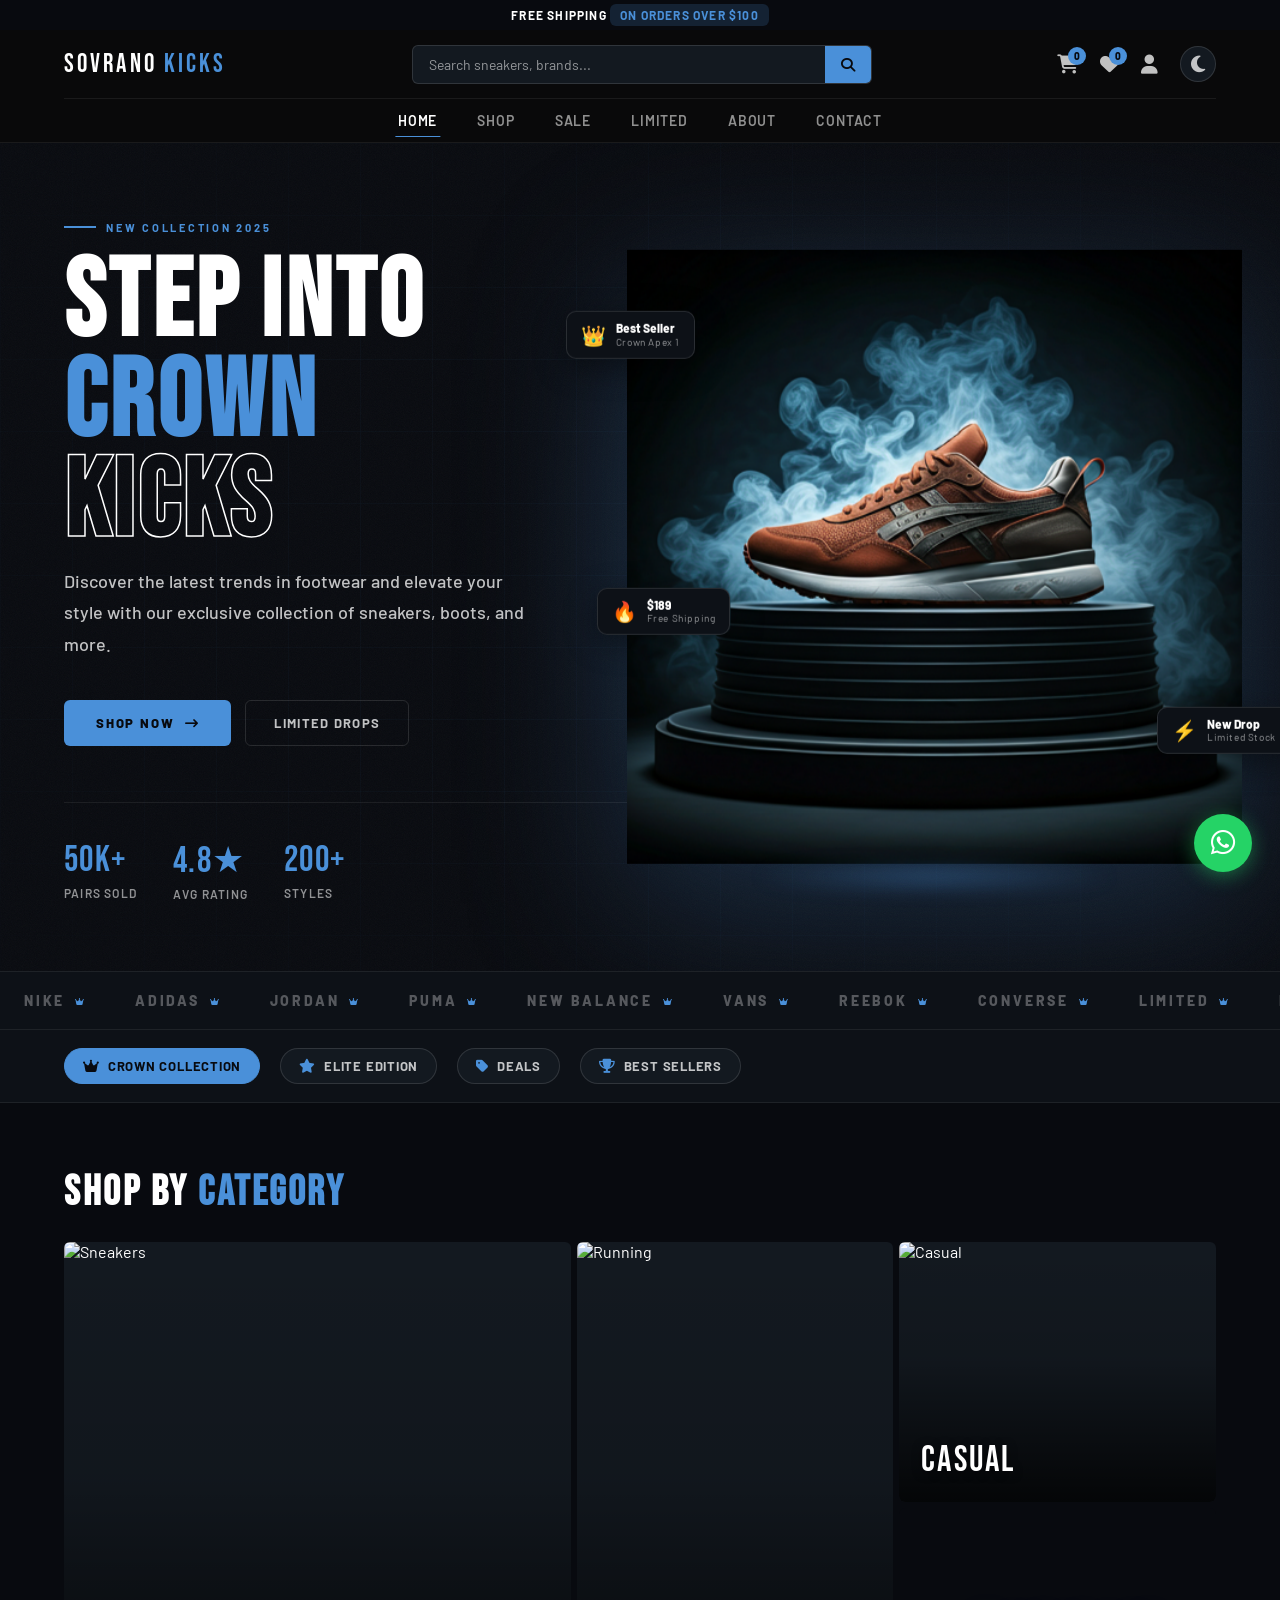
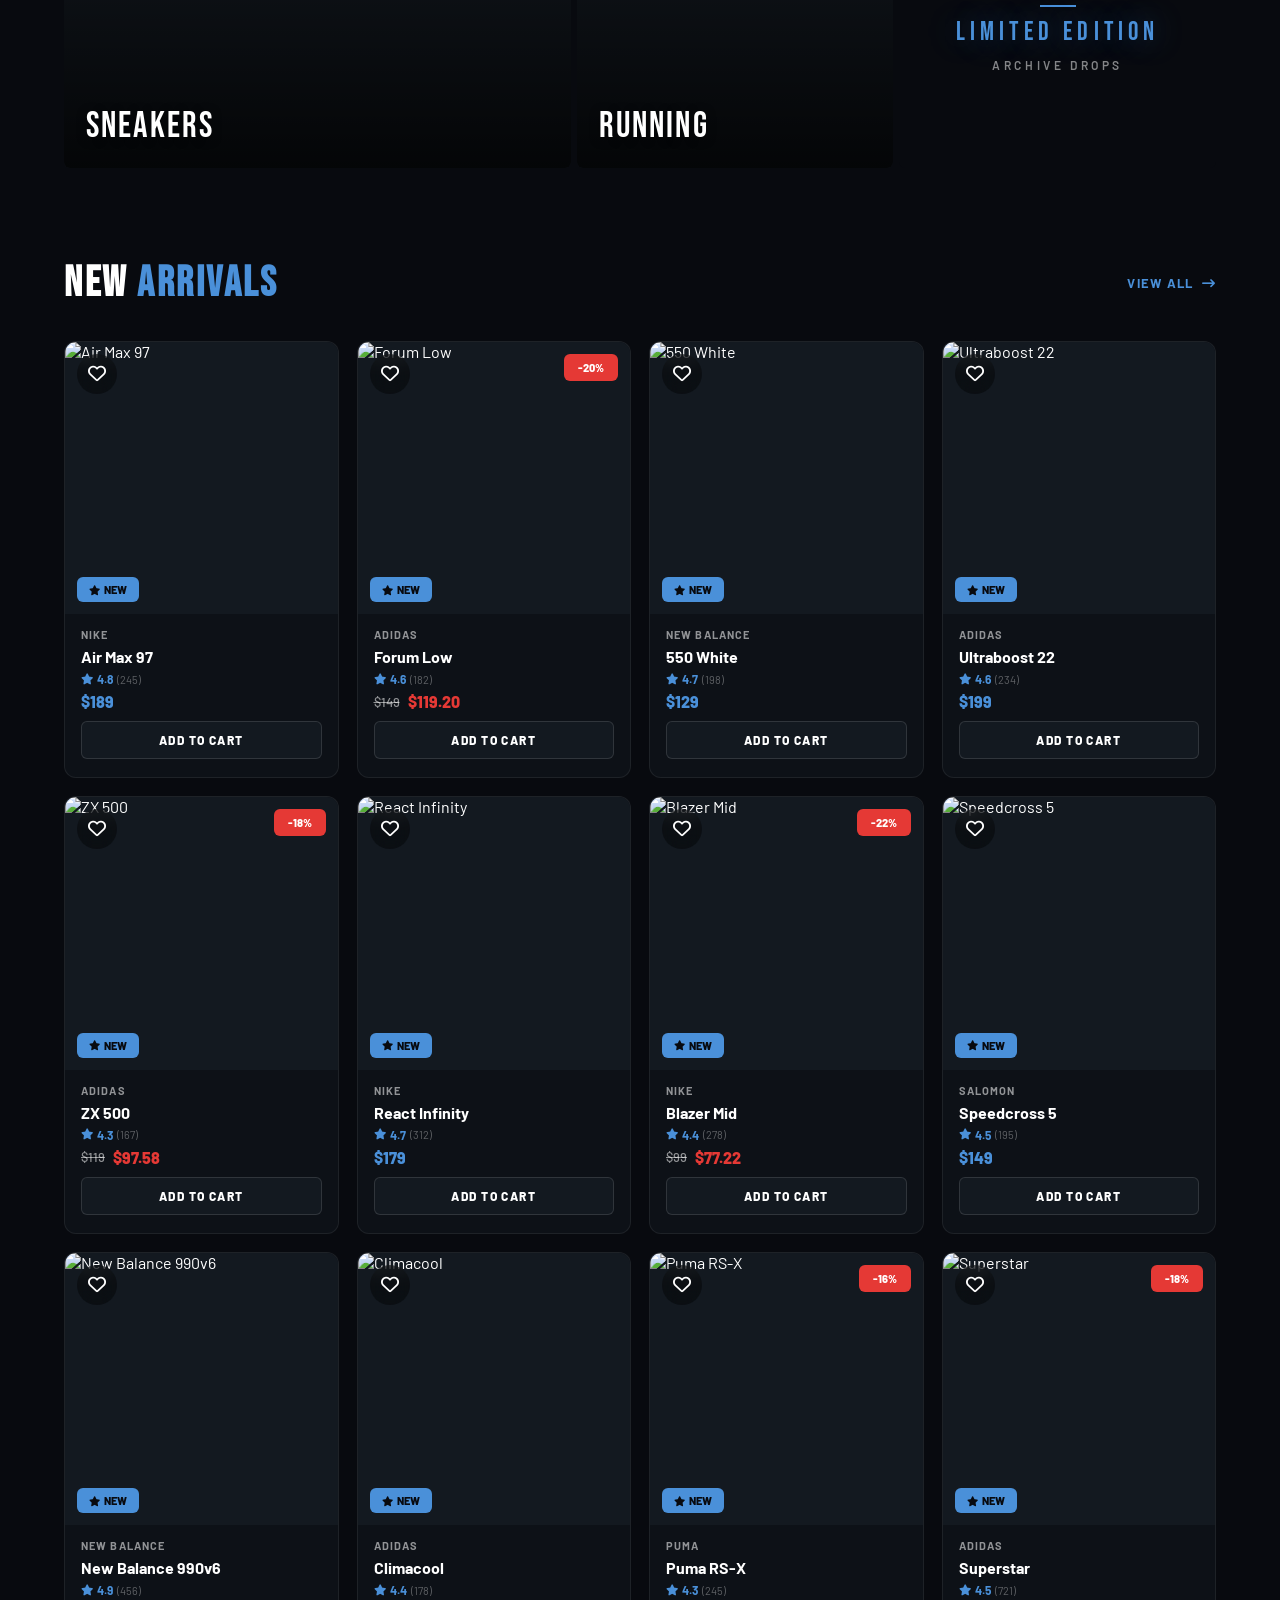
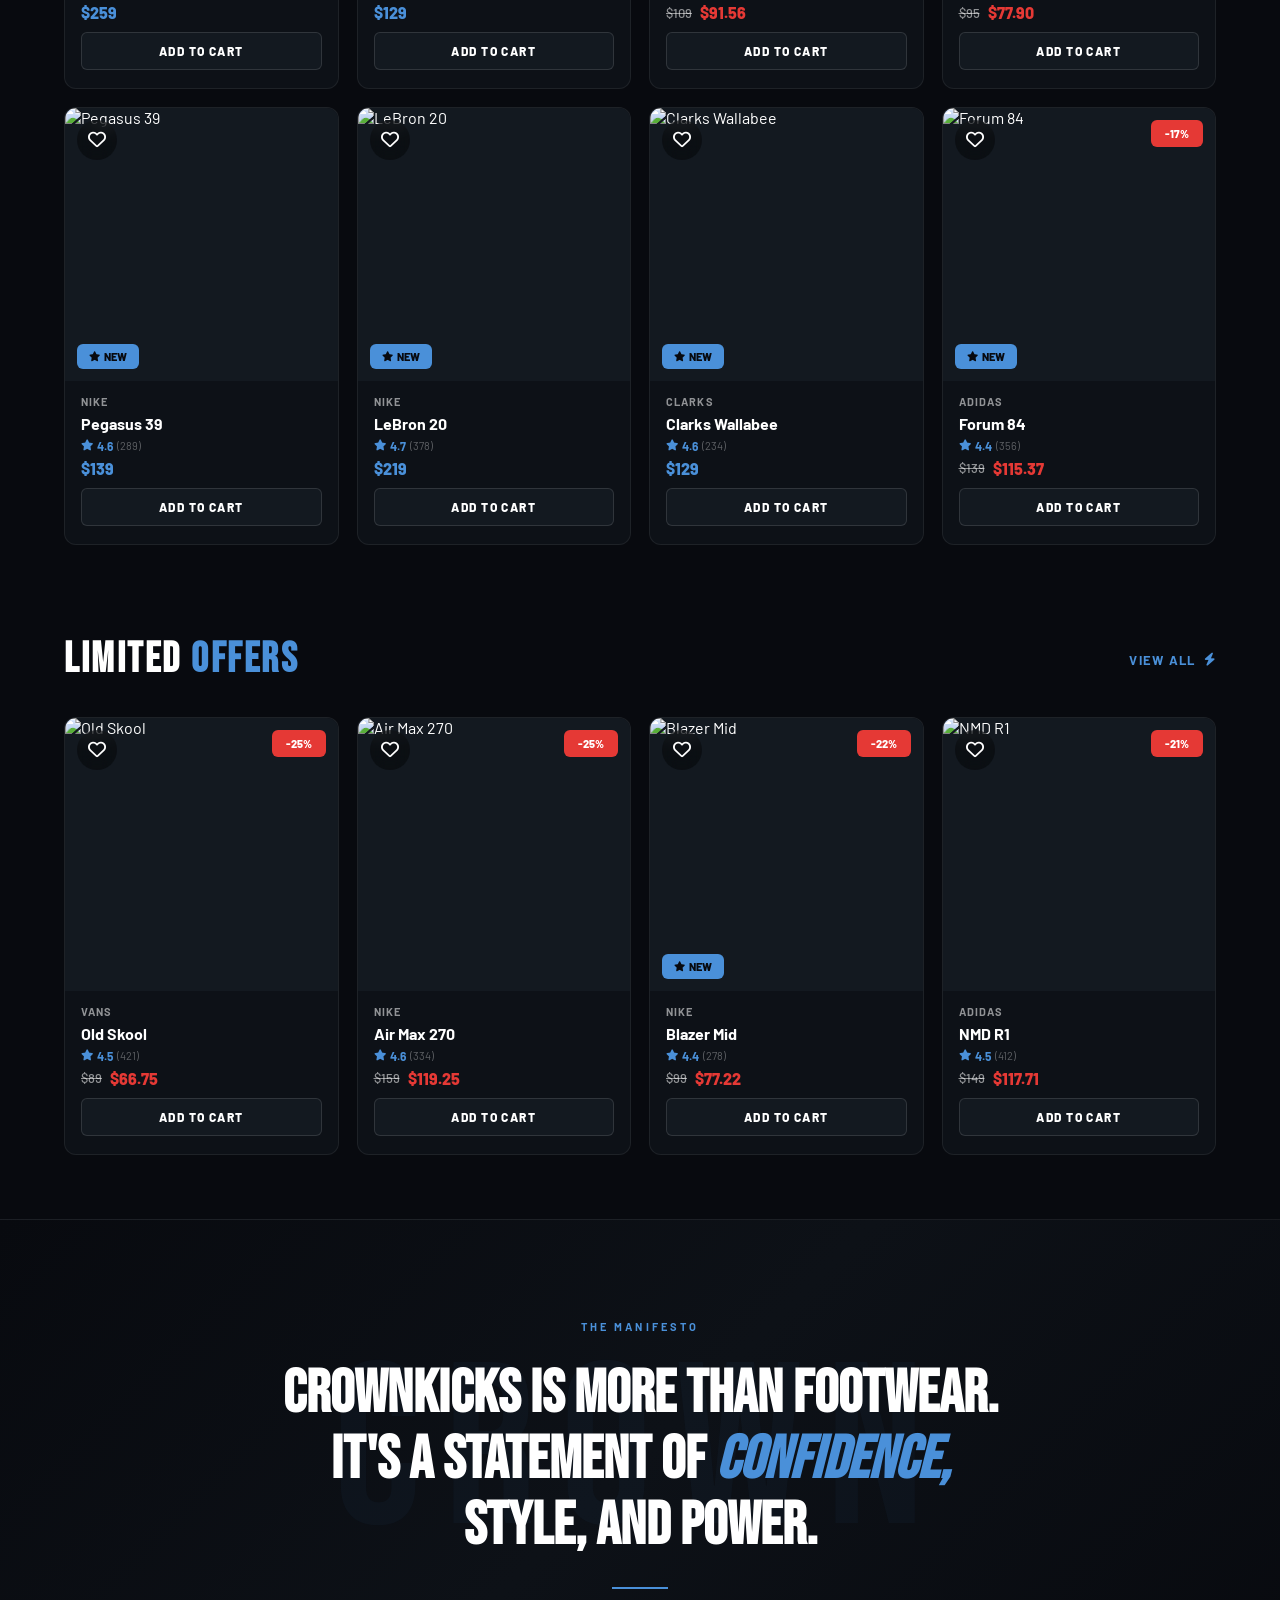
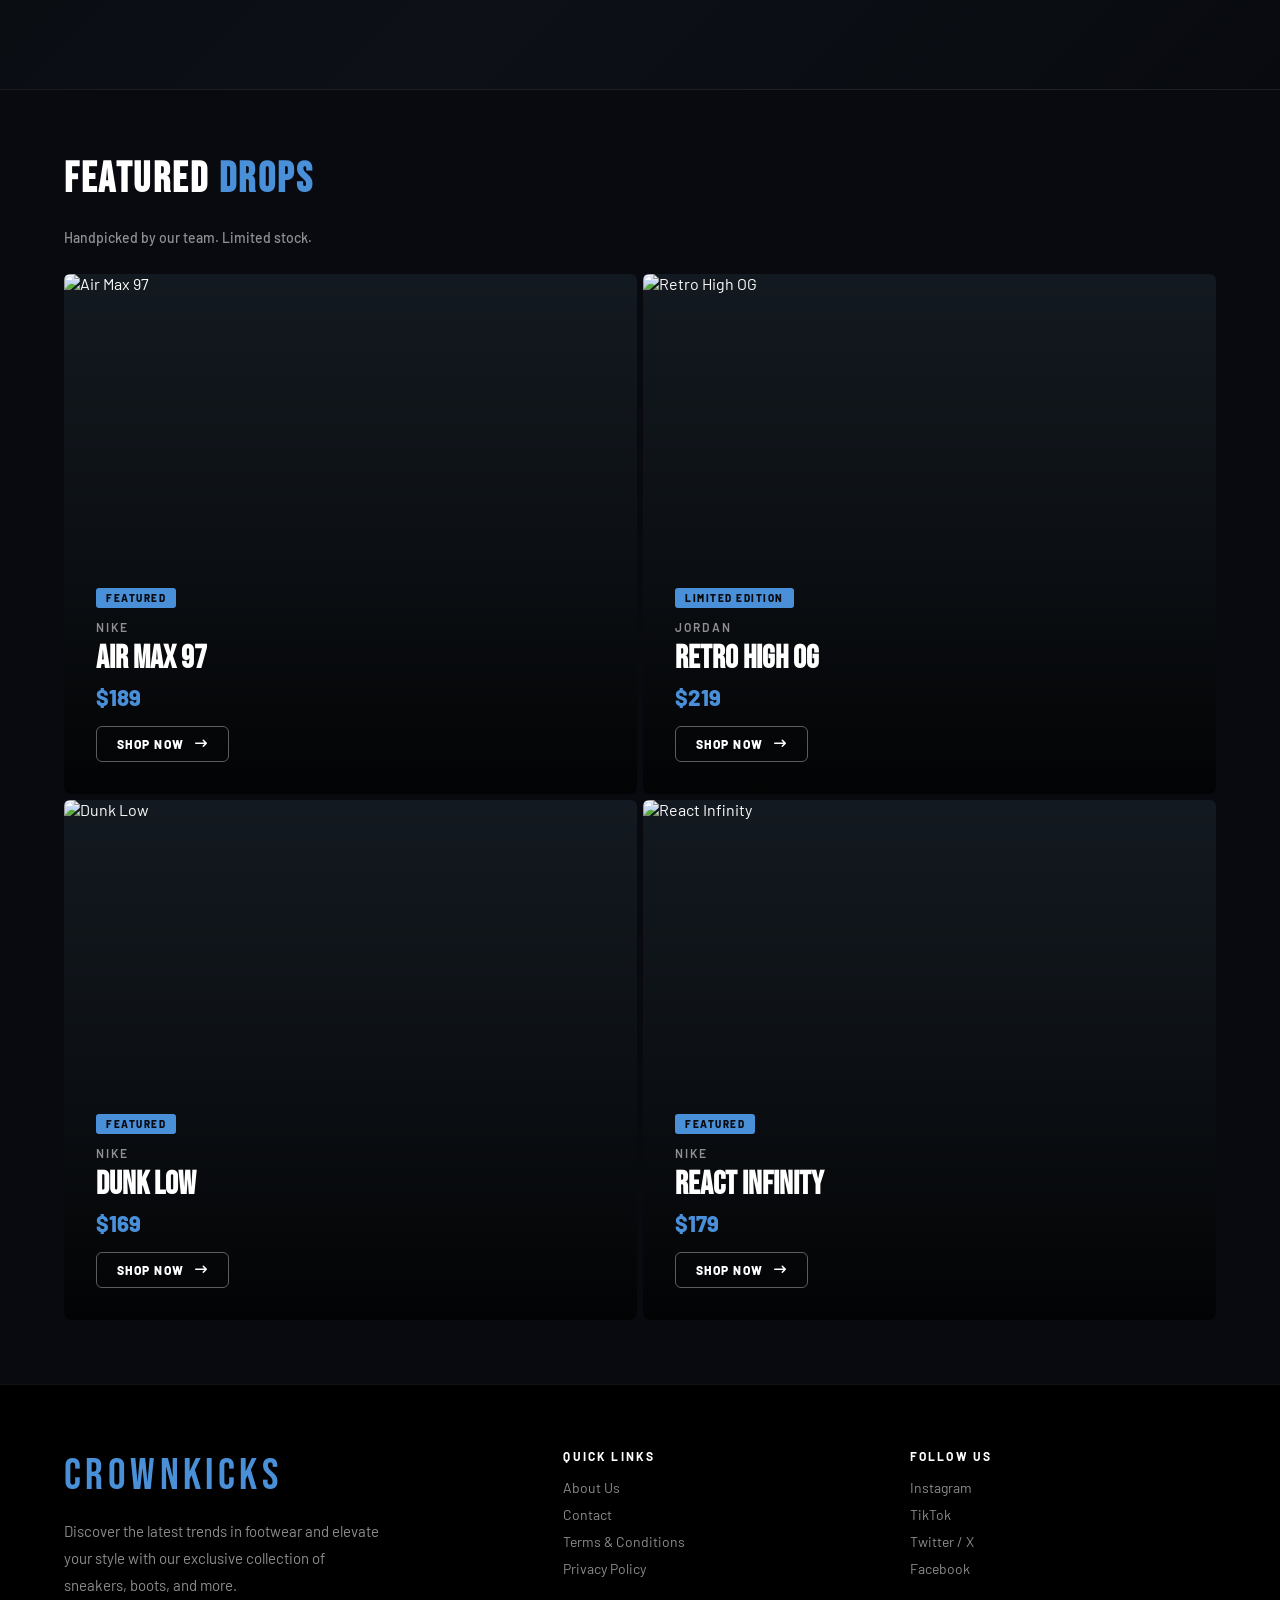
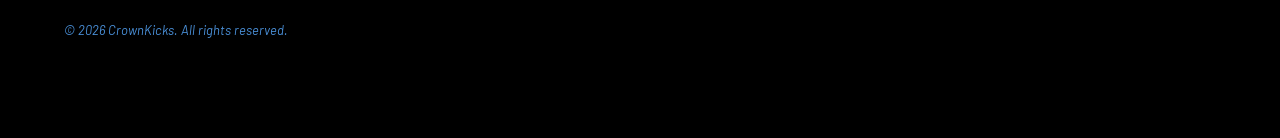
==== commit 301a3d1c: "update website with new pages, UI improvements,and added features including contact/about pages and " ====
--- a/index.html
+++ b/index.html
@@ -3,7 +3,10 @@
 <head>
     <meta charset="UTF-8">
     <meta name="viewport" content="width=device-width, initial-scale=1.0">
-    <title>CROWNKICKS</title>
+    <title>Premium Shoes EG</title>
+    <!-- ═══ FAVICON ═══ -->
+    <link rel="icon" type="image/svg+xml" href="data:image/svg+xml,%3Csvg xmlns='http://www.w3.org/2000/svg' viewBox='0 0 64 64'%3E%3Crect width='64' height='64' rx='12' fill='%23080C10'/%3E%3Ctext x='32' y='46' font-family='Arial Black,sans-serif' font-size='36' font-weight='900' text-anchor='middle' fill='%234FA3E0'%3EP%3C/text%3E%3C/svg%3E">
+    <link rel="apple-touch-icon" href="assets/icon-192.png">
 
     <link rel="stylesheet" href="css/global.css">
 
@@ -16,23 +19,68 @@
 </head>
 <body>
 
-  <!-- =======================
-  INTRO
-  ======================= -->
-  <div class="store-intro" id="storeIntro">
-
-    <h1 class="store-logo">CROWN <span>KICKS</span></h1>
-
-    <div class="store-inside">
-      <img src="assets/images/intro.jpg" class="inside-image" alt="shoe"/> 
-    </div>
-
-    <div class="doors">
-    <div class="door left-door"></div>
-    <div class="door right-door"></div>
-    </div>
-
-  </div>
+<!-- ══════════════════════════════
+     INTRO
+══════════════════════════════ -->
+<div id="storeIntro">
+ 
+  <!-- bg image / store interior -->
+  <div class="intro-bg"></div>
+ 
+  <!-- logo -->
+  <h1 class="intro-logo">
+    CROWN KICKS
+  </h1>
+  <div class="intro-rule"></div>
+  <p  class="intro-tag">Premium Shoes Culture</p>
+ 
+  <!-- doors -->
+  <div class="doors">
+ 
+    <div class="door left-door">
+      <div class="door-panel top"></div>
+      <div class="door-panel bottom"></div>
+      <div class="door-emblem">
+        <!-- inline SVG crown — no external img needed -->
+        <svg class="crown-svg" viewBox="0 0 60 44" fill="none" xmlns="http://www.w3.org/2000/svg">
+          <path d="M4 38 L10 16 L22 28 L30 6 L38 28 L50 16 L56 38 Z"
+                fill="none"
+                stroke="#4A90D9"
+                stroke-width="2"
+                stroke-linejoin="round"/>
+          <rect x="4" y="38" width="52" height="4" rx="2" fill="#4A90D9" opacity=".7"/>
+          <circle cx="30" cy="6"  r="2.5" fill="#4A90D9"/>
+          <circle cx="10" cy="16" r="2"   fill="#4A90D9"/>
+          <circle cx="50" cy="16" r="2"   fill="#4A90D9"/>
+        </svg>
+      </div>
+      <div class="door-handle"></div>
+    </div>
+ 
+    <div class="door right-door">
+      <div class="door-panel top"></div>
+      <div class="door-panel bottom"></div>
+      <div class="door-emblem">
+        <svg class="crown-svg" viewBox="0 0 60 44" fill="none" xmlns="http://www.w3.org/2000/svg">
+          <path d="M4 38 L10 16 L22 28 L30 6 L38 28 L50 16 L56 38 Z"
+                fill="none"
+                stroke="#4A90D9"
+                stroke-width="2"
+                stroke-linejoin="round"/>
+          <rect x="4" y="38" width="52" height="4" rx="2" fill="#4A90D9" opacity=".7"/>
+          <circle cx="30" cy="6"  r="2.5" fill="#4A90D9"/>
+          <circle cx="10" cy="16" r="2"   fill="#4A90D9"/>
+          <circle cx="50" cy="16" r="2"   fill="#4A90D9"/>
+        </svg>
+      </div>
+      <div class="door-handle"></div>
+    </div>
+ 
+  </div>
+</div>
+
+
+
 
 <!-- ══════════════════════════════════════
      NAVBAR
@@ -58,8 +106,12 @@
       <i class="fa-solid fa-heart" title="Wishlist"></i>
       <span class="cart-count" id="wishlist-count">0</span>
     </div>
-
       <i class="fa-solid fa-user" title="Account"></i>
+
+      <button class="theme-toggle" id="themeToggle" title="Toggle theme">
+        <i class="fa-solid fa-moon" id="themeIcon"></i>
+      </button>
+      
     </div>
 
     <button class="hamburger" id="hamburger" aria-label="Toggle menu">
@@ -189,99 +241,6 @@
   </div>
 </section>
 
-<!-- ══════════════════════════════════════
-     QUICK ACTIONS STRIP
-══════════════════════════════════════ -->
-<div class="quick-strip">
-  <div class="qchip active"><i class="fa-solid fa-crown"></i> Crown Collection</div>
-  <div class="qchip"><i class="fa-solid fa-star"></i> Elite Edition</div>
-  <div class="qchip"><i class="fa-solid fa-tag"></i> Deals</div>
-  <div class="qchip"><i class="fa-solid fa-trophy"></i> Best Sellers</div>
-</div>
-
-<!-- ══════════════════════════════════════
-     CATEGORY GRID
-══════════════════════════════════════ -->
-<main class="main">
-  <h2 class="section-title">Shop by <span>Category</span></h2>
-
-  <div class="category-grid">
-    <div class="card card-sneakers">
-      <img src="https://images.unsplash.com/photo-1542291026-7eec264c27ff?w=800&q=80" alt="Sneakers">
-      <span class="card-label">Sneakers</span>
-    </div>
-    <div class="card card-running">
-      <img src="https://images.unsplash.com/photo-1608231387042-66d1773070a5?w=600&q=80" alt="Running">
-      <span class="card-label">Running</span>
-    </div>
-    <div class="card card-casual">
-      <img src="https://images.unsplash.com/photo-1525966222134-fcfa99b8ae77?w=600&q=80" alt="Casual">
-      <span class="card-label">Casual</span>
-    </div>
-    <div class="card card-limited">
-      <div class="limited-body">
-        <span class="limited-title">Limited Edition</span>
-        <span class="limited-sub">Archive Drops</span>
-      </div>
-    </div>
-  </div>
-</main>
-
-<!-- ══════════════════════════════════════
-     NEW ARRIVALS
-══════════════════════════════════════ -->
-<section class="arrivals">
-  <div class="arrivals-header">
-    <h2 class="section-title">New <span>Arrivals</span></h2>
-    <a href="#" class="view-all">View All <i class="fa-solid fa-arrow-right-long"></i></a>
-  </div>
-
-  <div class="products-grid" id="products-grid">
-    <!-- Products loaded dynamically from JSON -->
-  </div>
-</section>
-
-
-<!-- ══════════════════════════════════════
-     LIMITED OFFERS
-══════════════════════════════════════ -->
-<section class="arrivals limited-offers-section">
-  <div class="arrivals-header">
-    <h2 class="section-title">Limited <span>Offers</span></h2>
-    <a href="#" class="view-all">View All <i class="fa-solid fa-bolt"></i></a>
-  </div>
-
-  <div class="products-grid" id="limited-offers-grid">
-    <!-- Products loaded dynamically from JSON -->
-  </div>
-</section>
-
-
-<!-- ══════════════════════════════════════
-     MANIFESTO
-══════════════════════════════════════ -->
-<section class="manifesto">
-  <span class="manifesto-label">The Manifesto</span>
-  <h2 class="manifesto-text">
-    CrownKicks is more than footwear.<br>
-    It's a statement of <span>Confidence,</span><br>
-    Style, and Power.
-  </h2>
-  <div class="manifesto-line"></div>
-</section>
-
-<!-- ══════════════════════════════════════
-     FEATURED DROPS
-══════════════════════════════════════ -->
-<section class="featured" id="featured-drops">
-  <div class="featured-header">
-    <h2 class="section-title">Featured <span>Drops</span></h2>
-    <p class="featured-subtitle">Handpicked by our team. Limited stock.</p>
-  </div>
-  <div class="featured-grid" id="featured-grid">
-    <!-- Generated by JS -->
-  </div>
-</section>
 
 <!-- ══════════════════════════════════════
      BRANDS STRIP
@@ -323,6 +282,102 @@
   </div>
 </div>
 
+
+<!-- ══════════════════════════════════════
+     QUICK ACTIONS STRIP
+══════════════════════════════════════ -->
+<div class="quick-strip">
+  <div class="qchip active"><i class="fa-solid fa-crown"></i> Crown Collection</div>
+  <div class="qchip"><i class="fa-solid fa-star"></i> Elite Edition</div>
+  <div class="qchip"><i class="fa-solid fa-tag"></i> Deals</div>
+  <div class="qchip"><i class="fa-solid fa-trophy"></i> Best Sellers</div>
+</div>
+
+<!-- ══════════════════════════════════════
+     CATEGORY GRID
+══════════════════════════════════════ -->
+<main class="main">
+  <h2 class="section-title">Shop by <span>Category</span></h2>
+
+  <div class="category-grid">
+    <div class="card card-sneakers">
+      <img src="https://images.unsplash.com/photo-1542291026-7eec264c27ff?w=800&q=80" alt="Sneakers">
+      <span class="card-label">Sneakers</span>
+    </div>
+    <div class="card card-running">
+      <img src="https://images.unsplash.com/photo-1608231387042-66d1773070a5?w=600&q=80" alt="Running">
+      <span class="card-label">Running</span>
+    </div>
+    <div class="card card-casual">
+      <img src="https://images.unsplash.com/photo-1525966222134-fcfa99b8ae77?w=600&q=80" alt="Casual">
+      <span class="card-label">Casual</span>
+    </div>
+    <div class="card card-limited">
+      <div class="limited-body">
+        <span class="limited-title">Limited Edition</span>
+        <span class="limited-sub">Archive Drops</span>
+      </div>
+    </div>
+  </div>
+</main>
+
+<!-- ══════════════════════════════════════
+     NEW ARRIVALS
+══════════════════════════════════════ -->
+<section class="arrivals">
+  <div class="arrivals-header">
+    <h2 class="section-title">New <span>Arrivals</span></h2>
+    <a href="#" class="view-all">View All <i class="fa-solid fa-arrow-right-long"></i></a>
+  </div>
+
+  <div class="products-grid" id="products-grid">
+    <!-- Products loaded dynamically from JSON -->
+  </div>
+</section>
+
+
+<!-- ══════════════════════════════════════
+     LIMITED OFFERS
+══════════════════════════════════════ -->
+<section class="arrivals limited-offers-section">
+  <div class="arrivals-header">
+    <h2 class="section-title">Limited <span>Offers</span></h2>
+    <a href="#" class="view-all">View All <i class="fa-solid fa-bolt"></i></a>
+  </div>
+
+  <div class="products-grid" id="limited-offers-grid">
+    <!-- Products loaded dynamically from JSON -->
+  </div>
+</section>
+
+
+<!-- ══════════════════════════════════════
+     MANIFESTO
+══════════════════════════════════════ -->
+<section class="manifesto">
+  <span class="manifesto-label">The Manifesto</span>
+  <h2 class="manifesto-text">
+    CrownKicks is more than footwear.<br>
+    It's a statement of <span>Confidence,</span><br>
+    Style, and Power.
+  </h2>
+  <div class="manifesto-line"></div>
+</section>
+
+<!-- ══════════════════════════════════════
+     FEATURED DROPS
+══════════════════════════════════════ -->
+<section class="featured" id="featured-drops">
+  <div class="featured-header">
+    <h2 class="section-title">Featured <span>Drops</span></h2>
+    <p class="featured-subtitle">Handpicked by our team. Limited stock.</p>
+  </div>
+  <div class="featured-grid" id="featured-grid">
+    <!-- Generated by JS -->
+  </div>
+</section>
+
+
 <!-- ══════════════════════════════════════
      FOOTER
 ══════════════════════════════════════ -->
@@ -352,6 +407,12 @@
   </div>
 </footer>
 
+  <!-- ═══ WHATSAPP FLOATING BUTTON ═══ -->
+  <a href="https://wa.me/201000637383?text=Hello%2C%20I%27m%20interested%20in%20your%20sneakers!" 
+     class="whatsapp-float" target="_blank" rel="noopener" aria-label="Chat on WhatsApp">
+    <i class="fa-brands fa-whatsapp"></i>
+    <span class="wa-tooltip">Chat with us</span>
+
 
 
 
--- a/css/global.css
+++ b/css/global.css
@@ -1,14 +1,14 @@
-:root{
-  --bg:          #0a0a0a;
-  --surface:     #111111;
-  --surface-2:   #1a1a1a;
-  --surface-3:   #242424;
+:root {
+  --bg:          #080A0F;
+  --surface:     #0D1117;
+  --surface-2:   #131920;
+  --surface-3:   #1A2330;
   --border:      rgba(255,255,255,.07);
   --border-md:   rgba(255,255,255,.12);
-  --gold:        #C9A227;
-  --gold-lt:     #E8C547;
-  --gold-dk:     #9E7E1A;
-  --gold-glow:   rgba(201,162,39,.18);
+  --gold:        #4A90D9;
+  --gold-lt:     #6BAEE8;
+  --gold-dk:     #2E6BAF;
+  --gold-glow:   rgba(74,144,217,.18);
   --white:       #ffffff;
   --text:        rgba(255,255,255,.55);
   --text-md:     rgba(255,255,255,.75);
@@ -356,8 +356,8 @@
   right:5%;top:50%;transform:translateY(-50%);
   width:700px;height:700px;border-radius:50%;
   background:radial-gradient(ellipse at center,
-    rgba(201,162,39,.12) 0%,
-    rgba(201,162,39,.04) 40%,
+    rgba(74,144,217,.12) 0%,
+    rgba(74,144,217,.04) 40%,
     transparent 70%);
   pointer-events:none;animation:pulse-bg 4s ease-in-out infinite;
 }
@@ -367,8 +367,8 @@
 .hero-grid{
   position:absolute;inset:0;pointer-events:none;
   background-image:
-    linear-gradient(rgba(201,162,39,.035) 1px,transparent 1px),
-    linear-gradient(90deg,rgba(201,162,39,.035) 1px,transparent 1px);
+    linear-gradient(rgba(74,144,217,.035) 1px,transparent 1px),
+    linear-gradient(90deg,rgba(74,144,217,.035) 1px,transparent 1px);
   background-size:72px 72px;
   mask-image:radial-gradient(ellipse 80% 80% at 50% 50%,black 40%,transparent 100%);
 }
@@ -425,7 +425,7 @@
 }
 .btn-primary:hover{
   background:var(--gold-lt);transform:translateY(-2px);
-  box-shadow:0 8px 28px rgba(201,162,39,.35);
+  box-shadow:0 8px 28px rgba(74,144,217,.35);
 }
 .btn-outline{
   display:inline-flex;align-items:center;gap:10px;
@@ -460,7 +460,7 @@
 .shoe-wrap{
   position:relative;
   animation:shoe-float 4s ease-in-out infinite;
-  filter:drop-shadow(0 40px 80px rgba(201,162,39,.25));
+  filter:drop-shadow(0 40px 80px rgba(74,144,217,.25));
 }
 @keyframes shoe-float{
   0%,100%{transform:translateY(0) rotate(-2deg)}
@@ -472,7 +472,7 @@
 .shoe-glow{
   position:absolute;bottom:-4%;left:50%;transform:translateX(-50%);
   width:60%;height:24px;
-  background:radial-gradient(ellipse at center,rgba(201,162,39,.5) 0%,transparent 70%);
+  background:radial-gradient(ellipse at center,rgba(74,144,217,.5) 0%,transparent 70%);
   filter:blur(10px);
   animation:shoe-float 4s ease-in-out infinite;
 }
@@ -499,6 +499,38 @@
 @keyframes tag-bob{
   0%,100%{transform:translateY(0)}
   50%{transform:translateY(-8px)}
+}
+
+/* ═══════════════════════════════════════════════
+   BRANDS STRIP
+═══════════════════════════════════════════════ */
+.brands-strip{
+  background:var(--surface);padding:20px 0;
+  overflow:hidden;
+  border-top:1px solid var(--border);
+  border-bottom:1px solid var(--border);
+}
+.brands-track{
+  display:flex;width:max-content;
+  animation:scroll-brands 40s linear infinite;
+  will-change:transform;
+}
+.brands-track:hover{animation-play-state:paused}
+.brands-list{
+  display:flex;align-items:center;gap:48px;
+  padding:0 24px;list-style:none;flex-shrink:0;
+}
+.brands-list li{
+  display:flex;align-items:center;gap:10px;
+  font-size:14px;font-weight:800;letter-spacing:.2em;
+  text-transform:uppercase;color:rgba(255,255,255,.3);
+  white-space:nowrap;cursor:default;transition:color var(--trans);
+}
+.brands-list li:hover{color:var(--white)}
+.brands-list li i{font-size:8px;color:var(--gold)}
+@keyframes scroll-brands{
+  0%{transform:translateX(0)}
+  100%{transform:translateX(-50%)}
 }
 
 /* Quick actions strip */
@@ -586,7 +618,7 @@
 .card-sneakers{grid-column:1;grid-row:1/3}
 .card-running {grid-column:2;grid-row:1/3}
 .card-casual  {grid-column:3;grid-row:1}
-.card-limited {grid-column:3;grid-row:2;background:#0d0d0d}
+.card-limited {grid-column:3;grid-row:2;background:#080A0F}
 .card-limited::after{display:none}
 .limited-body{
   position:absolute;inset:0;
@@ -598,7 +630,7 @@
   font-family:var(--ff-display);
   font-size:clamp(18px,2.5vw,26px);
   letter-spacing:.2em;text-transform:uppercase;
-  color:var(--gold);text-shadow:0 0 30px rgba(201,162,39,.4);
+  color:var(--gold);text-shadow:0 0 30px rgba(74,144,217,.4);
 }
 .limited-sub{
   font-size:12px;font-weight:600;letter-spacing:.3em;
@@ -752,7 +784,7 @@
    MANIFESTO
 ═══════════════════════════════════════════════ */
 .manifesto{
-  background:linear-gradient(135deg,#0d0d0d 0%,#111 50%,#0d0d0d 100%);
+  background:linear-gradient(135deg,#080A0F 0%,#0D1117 50%,#080A0F 100%);
   padding:100px 5%;text-align:center;
   display:flex;flex-direction:column;align-items:center;gap:28px;
   border-top:1px solid var(--border);border-bottom:1px solid var(--border);
@@ -762,7 +794,7 @@
   content:'CROWN';
   position:absolute;top:50%;left:50%;transform:translate(-50%,-50%);
   font-family:var(--ff-display);font-size:clamp(120px,18vw,260px);
-  color:rgba(201,162,39,.04);letter-spacing:.1em;
+  color:rgba(74,144,217,.04);letter-spacing:.1em;
   pointer-events:none;white-space:nowrap;
 }
 .manifesto-label{
@@ -834,37 +866,6 @@
 }
 .featured-btn:hover{background:var(--gold);border-color:var(--gold);color:var(--bg)}
 
-/* ═══════════════════════════════════════════════
-   BRANDS STRIP
-═══════════════════════════════════════════════ */
-.brands-strip{
-  background:var(--surface);padding:20px 0;
-  overflow:hidden;
-  border-top:1px solid var(--border);
-  border-bottom:1px solid var(--border);
-}
-.brands-track{
-  display:flex;width:max-content;
-  animation:scroll-brands 40s linear infinite;
-  will-change:transform;
-}
-.brands-track:hover{animation-play-state:paused}
-.brands-list{
-  display:flex;align-items:center;gap:48px;
-  padding:0 24px;list-style:none;flex-shrink:0;
-}
-.brands-list li{
-  display:flex;align-items:center;gap:10px;
-  font-size:14px;font-weight:800;letter-spacing:.2em;
-  text-transform:uppercase;color:rgba(255,255,255,.3);
-  white-space:nowrap;cursor:default;transition:color var(--trans);
-}
-.brands-list li:hover{color:var(--white)}
-.brands-list li i{font-size:8px;color:var(--gold)}
-@keyframes scroll-brands{
-  0%{transform:translateX(0)}
-  100%{transform:translateX(-50%)}
-}
 
 /* ═══════════════════════════════════════════════
    FOOTER
@@ -995,124 +996,493 @@
 }
 
 
-/* =======================
-   INTRO WRAPPER
-======================= */
-.store-intro {
+/* ══════════════════════════════════════
+   INTRO SHELL
+══════════════════════════════════════ */
+#storeIntro {
   position: fixed;
   inset: 0;
-  background: #0a0a0a;
+  z-index: 99999;
+  background: var(--bg);
   overflow: hidden;
-  z-index: 99999;
-}
-
-/* =======================
-   LOGO (ALWAYS ON TOP)
-======================= */
-.store-logo {
-  position: absolute;
-  top: 40px;
-  width: 100%;
-  text-align: center;
-
-  font-family: 'Bebas Neue', sans-serif;
-  font-size: 70px;
-  letter-spacing: 8px;
-  color: white;
-
-  z-index:  15;
-
-  text-shadow:
-    0 0 10px rgba(255,255,255,0.8),
-    0 0 25px rgba(255,255,255,0.5),
-    0 0 50px rgba(201,162,39,0.4);
-}
-
-/* =======================
-   INSIDE CONTENT
-======================= */
-.store-inside {
+  /* 3-D space for doors */
+  perspective: 1800px;
+  perspective-origin: 50% 50%;
+}
+ 
+/* ══════════════════════════════════════
+   BACKGROUND — sneaker store interior
+   Uses a high-quality Unsplash image of
+   a luxury sneaker wall / store floor
+══════════════════════════════════════ */
+.intro-bg {
   position: absolute;
   inset: 0;
-
-  display: flex;
-  align-items: center;
-  justify-content: center;
-
-  z-index: 5;
-
+  background:
+    /* dark vignette overlay so logo pops */
+    radial-gradient(ellipse 80% 70% at 50% 50%,
+      transparent 30%,
+      rgba(0,0,0,.55) 100%
+    ),
+    url('/assets/images/intro.jpg')
+    center/cover no-repeat;
+  z-index: 1;
+  transform: scale(1.04);
+  transition: transform 1.6s cubic-bezier(.16,1,.3,1);
+}
+/* slight Ken Burns while doors are closed */
+#storeIntro.open .intro-bg {
+  transform: scale(1);
+}
+ 
+/* ══════════════════════════════════════
+   LOGO
+══════════════════════════════════════ */
+.intro-logo {
+  position: absolute;
+  top: 50%;
+  left: 50%;
+  transform: translate(-50%, -54%);
+  z-index: 40;
+  font-family: 'Bebas Neue', sans-serif;
+  font-size: clamp(48px, 9vw, 108px);
+  letter-spacing: .18em;
+  line-height: 1;
+  text-align: center;
+  pointer-events: none;
+  white-space: nowrap;
+ 
+  /* gold shimmer text */
+  background: linear-gradient(
+    105deg,
+    var(--gold-dk)  0%,
+    var(--gold)     35%,
+    var(--gold-lt)  50%,
+    var(--gold)     65%,
+    var(--gold-dk) 100%
+  );
+  background-size: 300% 100%;
+  -webkit-background-clip: text;
+  background-clip: text;
+  color: transparent;
+ 
   opacity: 0;
-  transform: scale(0.95);
-  transition: all 1s ease;
-}
-
-.inside-image {
-  width: 100%;
-  object-fit: contain;
-
-  animation: float 4s ease-in-out infinite;
-}
-
-/* FLOAT EFFECT */
-@keyframes float {
-  0%,100% { transform: translateY(0); }
-  50% { transform: translateY(-20px); }
-}
-
-/* =======================
+  animation:
+    logo-in      .7s .05s cubic-bezier(.16,1,.3,1) forwards,
+    logo-shimmer  3s .05s linear infinite;
+}
+ 
+.intro-logo span {
+  display: block;
+  font-size: .55em;
+  letter-spacing: .38em;
+  opacity: .85;
+}
+ 
+@keyframes logo-in {
+  from { opacity:0; transform: translate(-50%,-48%) scale(.88); }
+  to   { opacity:1; transform: translate(-50%,-54%) scale(1);   }
+}
+@keyframes logo-shimmer {
+  0%   { background-position: 200% 50%; }
+  100% { background-position:  -100% 50%; }
+}
+ 
+/* thin gold rule under logo */
+.intro-rule {
+  position: absolute;
+  top: 50%;
+  left: 50%;
+  transform: translate(-50%, calc(-54% + clamp(56px,11vw,124px)));
+  z-index: 40;
+  width: 0;
+  height: 1.5px;
+  background: linear-gradient(90deg, transparent, var(--gold), transparent);
+  animation: rule-grow .6s .5s cubic-bezier(.16,1,.3,1) forwards;
+}
+@keyframes rule-grow {
+  to { width: clamp(100px, 25vw, 260px); }
+}
+ 
+/* tagline */
+.intro-tag {
+  position: absolute;
+  top: 50%;
+  left: 50%;
+  transform: translate(-50%, calc(-54% + clamp(74px,13vw,148px)));
+  z-index: 40;
+  font-size: clamp(10px,1.2vw,14px);
+  font-weight: 700;
+  letter-spacing: .28em;
+  text-transform: uppercase;
+  color: rgba(255,255,255,.0);
+  pointer-events: none;
+  white-space: nowrap;
+  animation: tag-in .6s .65s ease forwards;
+}
+@keyframes tag-in {
+  to { color: rgba(255,255,255,.45); }
+}
+ 
+/* ══════════════════════════════════════
    DOORS
-======================= */
+══════════════════════════════════════ */
 .doors {
   position: absolute;
   inset: 0;
   display: flex;
-
-  z-index: 20;
-}
-
+  z-index: 30;
+  transform-style: preserve-3d;
+}
+ 
 .door {
+  position: relative;
   width: 50%;
   height: 100%;
-  background: #111;
-  position: relative;
-
-  transition: transform 1.4s cubic-bezier(.77,0,.18,1);
-}
-
-/* GOLD EDGE LINE */
-.door::after {
-  content: "";
+  overflow: hidden;
+  will-change: transform, opacity;
+  transform-origin: center center;
+ 
+  /* ── Rich door surface ─────────────────
+     Layered gradients create a sense of
+     depth and material — not flat black   */
+  background:
+    /* top-left corner light catch */
+    radial-gradient(
+      ellipse 60% 40% at 50% -5%,
+      rgba(74,144,217,.07) 0%,
+      transparent 70%
+    ),
+    /* subtle vertical panel lines */
+    repeating-linear-gradient(
+      90deg,
+      transparent,
+      transparent 79px,
+      rgba(255,255,255,.018) 79px,
+      rgba(255,255,255,.018) 80px
+    ),
+    /* diagonal micro-grain */
+    repeating-linear-gradient(
+      -55deg,
+      transparent,
+      transparent 3px,
+      rgba(255,255,255,.009) 3px,
+      rgba(255,255,255,.009) 6px
+    ),
+    /* main vertical gradient — slightly warm at top */
+    linear-gradient(
+      180deg,
+      #0D1117 0%,
+      #0D1117  35%,
+      #080A0F 75%,
+      #080A0F 100%
+    );
+ 
+  /* door opens with slight rotateY for hinge feel */
+  transition:
+    transform 1.0s cubic-bezier(.7, 0, .3, 1),
+    opacity   1.0s ease;
+}
+ 
+/* ── Left door hinge on right edge ── */
+.left-door  { transform-origin: right  center; }
+/* ── Right door hinge on left edge ── */
+.right-door { transform-origin: left center; }
+ 
+/* ── Gold seam between doors ── */
+.door::before {
+  content: '';
   position: absolute;
   top: 0;
-  width: 2px;
+  width: 1.5px;
   height: 100%;
-  background: linear-gradient(#C9A227, transparent);
-}
-
-.left-door::after { right: 0; }
-.right-door::after { left: 0; }
-
-/* OPEN ANIMATION */
-.store-intro.open .left-door {
-  transform: translateX(-100%);
-}
-
-.store-intro.open .right-door {
-  transform: translateX(100%);
-}
-
-/* SHOW INSIDE AFTER OPEN */
-.store-intro.open .store-inside {
-  opacity: 1;
-  transform: scale(1);
-}
-
-/* =======================
-   EXIT
-======================= */
-.store-intro.hide {
+  background: linear-gradient(
+    180deg,
+    transparent          0%,
+    rgba(74,144,217,.15) 8%,
+    var(--gold)          30%,
+    var(--gold-lt)       50%,
+    var(--gold)          70%,
+    rgba(74,144,217,.15) 92%,
+    transparent         100%
+  );
+  z-index: 4;
+}
+.left-door::before  { right: 0; }
+.right-door::before { left:  0; }
+ 
+/* ── Sweeping gold light (alive from frame 0) ── */
+.door::after {
+  content: '';
+  position: absolute;
+  top: -20%;
+  width: 28%;
+  height: 140%;
+  background: linear-gradient(
+    105deg,
+    transparent,
+    rgba(74,144,217,.025) 35%,
+    rgba(74,144,217,.07)  50%,
+    rgba(74,144,217,.025) 65%,
+    transparent
+  );
+  transform: skewX(-8deg);
+  animation: sweep 2.8s ease-in-out infinite;
+  z-index: 3;
+}
+.left-door::after  { animation-delay: 0s;   }
+.right-door::after { animation-delay: 1.4s; }
+ 
+@keyframes sweep {
+  0%   { left: -35%; opacity: 0;   }
+  8%   {             opacity: 1;   }
+  92%  {             opacity: 1;   }
+  100% { left: 120%; opacity: 0;   }
+}
+ 
+/* ── Door panel inset lines ──
+   Two horizontal inset rails give depth   */
+.door-panel {
+  position: absolute;
+  left: 12%;
+  right: 12%;
+  height: 1px;
+  background: linear-gradient(
+    90deg,
+    transparent,
+    rgba(74,144,217,.12) 20%,
+    rgba(74,144,217,.22) 50%,
+    rgba(74,144,217,.12) 80%,
+    transparent
+  );
+  z-index: 2;
+}
+.door-panel.top    { top:    28%; }
+.door-panel.bottom { bottom: 28%; }
+ 
+/* ── Crown emblem watermark ── */
+.door-emblem {
+  position: absolute;
+  top: 50%;
+  left: 50%;
+  transform: translate(-50%, -50%);
+  z-index: 2;
+  pointer-events: none;
   opacity: 0;
-  visibility: hidden;
-  transition: 0.8s ease;
-}
-
+  animation: emblem-in .8s .2s ease forwards;
+}
+@keyframes emblem-in {
+  to { opacity: 1; }
+}
+ 
+/* SVG crown drawn purely in CSS shapes */
+.crown-svg {
+  width: clamp(32px, 5vw, 60px);
+  height: auto;
+  opacity: .12;
+  filter: drop-shadow(0 0 8px rgba(74,144,217,.3));
+}
+ 
+/* ── Door handle ── */
+.door-handle {
+  position: absolute;
+  top: 50%;
+  width: 5px;
+  height: clamp(28px, 4vh, 48px);
+  border-radius: 3px;
+  background: linear-gradient(
+    180deg,
+    rgba(74,144,217,.6),
+    rgba(74,144,217,.9) 40%,
+    rgba(74,144,217,.7) 100%
+  );
+  box-shadow:
+    0 0 6px rgba(74,144,217,.25),
+    inset 0 1px 0 rgba(255,255,255,.2);
+  transform: translateY(-50%);
+  z-index: 5;
+}
+.left-door  .door-handle { right: 6%; }
+.right-door .door-handle { left:  6%; }
+ 
+/* ══════════════════════════════════════
+   OPEN STATE — doors swing open
+══════════════════════════════════════ */
+#storeIntro.open .left-door {
+  transform: perspective(1800px) rotateY(-18deg) translateX(-82%);
+  opacity: .6;
+}
+#storeIntro.open .right-door {
+  transform: perspective(1800px) rotateY(18deg) translateX(82%);
+  opacity: .6;
+}
+ 
+/* ══════════════════════════════════════
+   EXIT — whole intro fades away
+══════════════════════════════════════ */
+#storeIntro.done {
+  opacity: 0;
+  pointer-events: none;
+  transition: opacity .55s cubic-bezier(.4,0,1,1);
+}
+ 
+/* ══════════════════════════════════════
+   SITE WRAPPER (everything behind intro)
+══════════════════════════════════════ */
+#siteWrapper {
+  opacity: 0;
+  transition: opacity .6s ease .1s;
+}
+#siteWrapper.show { opacity: 1; }
+
+
+
+/* ═══════════════════════════════════════════════
+   TOAST NOTIFICATIONS
+═══════════════════════════════════════════════ */
+.toast-container{
+  position:fixed;bottom:32px;right:32px;
+  z-index:99999;
+  display:flex;flex-direction:column;gap:10px;
+  pointer-events:none;
+}
+.toast{
+  display:flex;align-items:center;gap:12px;
+  padding:14px 18px;
+  background:var(--surface);
+  border:1px solid var(--border-md);
+  border-left:3px solid var(--gold);
+  border-radius:var(--radius-lg);
+  min-width:280px;max-width:340px;
+  pointer-events:all;
+  position:relative;overflow:hidden;
+  animation:toast-in .35s cubic-bezier(.34,1.56,.64,1) forwards;
+}
+.toast.toast-success { border-left-color:#22c55e; }
+.toast.toast-error   { border-left-color:var(--red); }
+.toast.toast-wish    { border-left-color:#ff4d4d; }
+.toast.toast-info    { border-left-color:var(--gold); }
+
+.toast-icon{
+  width:36px;height:36px;border-radius:50%;flex-shrink:0;
+  display:flex;align-items:center;justify-content:center;
+  font-size:15px;
+}
+.toast-success .toast-icon{ background:rgba(34,197,94,.12); color:#22c55e; }
+.toast-error   .toast-icon{ background:rgba(229,57,53,.12);  color:var(--red); }
+.toast-wish    .toast-icon{ background:rgba(255,77,77,.12);  color:#ff4d4d; }
+.toast-info    .toast-icon{ background:var(--gold-glow);     color:var(--gold); }
+
+.toast-body  { flex:1;display:flex;flex-direction:column;gap:2px; }
+.toast-title { font-size:13px;font-weight:700;color:var(--white);letter-spacing:.04em; }
+.toast-sub   { font-size:12px;color:var(--text); }
+
+.toast-close{
+  font-size:13px;color:var(--text);cursor:pointer;
+  padding:2px 4px;transition:color var(--trans);flex-shrink:0;
+}
+.toast-close:hover{ color:var(--white); }
+
+.toast-progress{
+  position:absolute;bottom:0;left:0;
+  height:2px;width:100%;
+  background:var(--gold);
+  animation:toast-progress 3500ms linear forwards;
+}
+.toast-success .toast-progress{ background:#22c55e; }
+.toast-error   .toast-progress{ background:var(--red); }
+.toast-wish    .toast-progress{ background:#ff4d4d; }
+
+.toast.hiding{
+  animation:toast-out .3s ease forwards;
+}
+
+@keyframes toast-in{
+  from{ opacity:0; transform:translateX(60px); }
+  to  { opacity:1; transform:translateX(0); }
+}
+@keyframes toast-out{
+  from{ opacity:1; transform:translateX(0);    max-height:80px; }
+  to  { opacity:0; transform:translateX(60px); max-height:0; padding:0; margin:0; }
+}
+@keyframes toast-progress{
+  from{ width:100%; }
+  to  { width:0%; }
+}
+
+@media(max-width:480px){
+  .toast-container{ bottom:16px;right:16px;left:16px; }
+  .toast{ min-width:unset;max-width:100%; }
+}
+
+/* ── THEME TOGGLE BUTTON ── */
+.theme-toggle {
+  width: 36px; height: 36px;
+  border-radius: 50%;
+  background: var(--surface-2);
+  border: 1px solid var(--border-md);
+  color: var(--text-md);
+  font-size: 15px;
+  display: flex; align-items: center; justify-content: center;
+  cursor: pointer;
+  transition: all var(--trans);
+}
+.theme-toggle:hover {
+  background: var(--gold);
+  border-color: var(--gold);
+  color: var(--bg);
+}
+
+/* ── LIGHT MODE OVERRIDES ── */
+body.light-mode {
+  --bg:        #F4F6F9;
+  --surface:   #FFFFFF;
+  --surface-2: #EDF0F5;
+  --surface-3: #E2E7EF;
+  --border:    rgba(0,0,0,.08);
+  --border-md: rgba(0,0,0,.14);
+  --white:     #0D1117;
+  --text:      rgba(0,0,0,.5);
+  --text-md:   rgba(0,0,0,.75);
+}
+
+/* things that need manual flip in light mode */
+body.light-mode .navbar {
+  background: rgba(244,246,249,.95);
+}
+body.light-mode .manifesto {
+  background: linear-gradient(135deg, #e8ecf2 0%, #f0f3f8 50%, #e8ecf2 100%);
+}
+body.light-mode .manifesto::before {
+  color: rgba(74,144,217,.06);
+}
+body.light-mode .about-cta {
+  background: linear-gradient(135deg, #e8ecf2 0%, #f0f3f8 50%, #e8ecf2 100%);
+}
+body.light-mode .door {
+  background: linear-gradient(180deg, #dde3ed 0%, #e8ecf4 50%, #d8dfe9 100%);
+}
+body.light-mode .hero-title .stroke {
+  -webkit-text-stroke-color: var(--white);
+}
+body.light-mode .cart-sidebar,
+body.light-mode .wishlist-sidebar {
+  background: var(--surface);
+}
+body.light-mode .footer {
+  background: #E2E7EF;
+}
+body.light-mode .brands-list li {
+  color: rgba(0,0,0,.5);
+}
+body.light-mode::-webkit-scrollbar-thumb {
+  background: rgba(0,0,0,5);
+}
+
+
+
+
+.whatsapp-float{position:fixed;bottom:28px;right:28px;z-index:9999;width:58px;height:58px;background:#25D366;border-radius:50%;display:flex;align-items:center;justify-content:center;font-size:28px;color:#fff;box-shadow:0 4px 20px rgba(37,211,102,.45);transition:transform .2s,box-shadow .2s;text-decoration:none}
+.whatsapp-float:hover{transform:scale(1.1);box-shadow:0 6px 28px rgba(37,211,102,.6)}
+.wa-tooltip{position:absolute;right:68px;background:#111;color:#fff;font-size:12px;font-weight:700;letter-spacing:.06em;padding:6px 12px;border-radius:6px;white-space:nowrap;opacity:0;pointer-events:none;transition:opacity .2s;font-family:sans-serif}
+.whatsapp-float:hover .wa-tooltip{opacity:1}
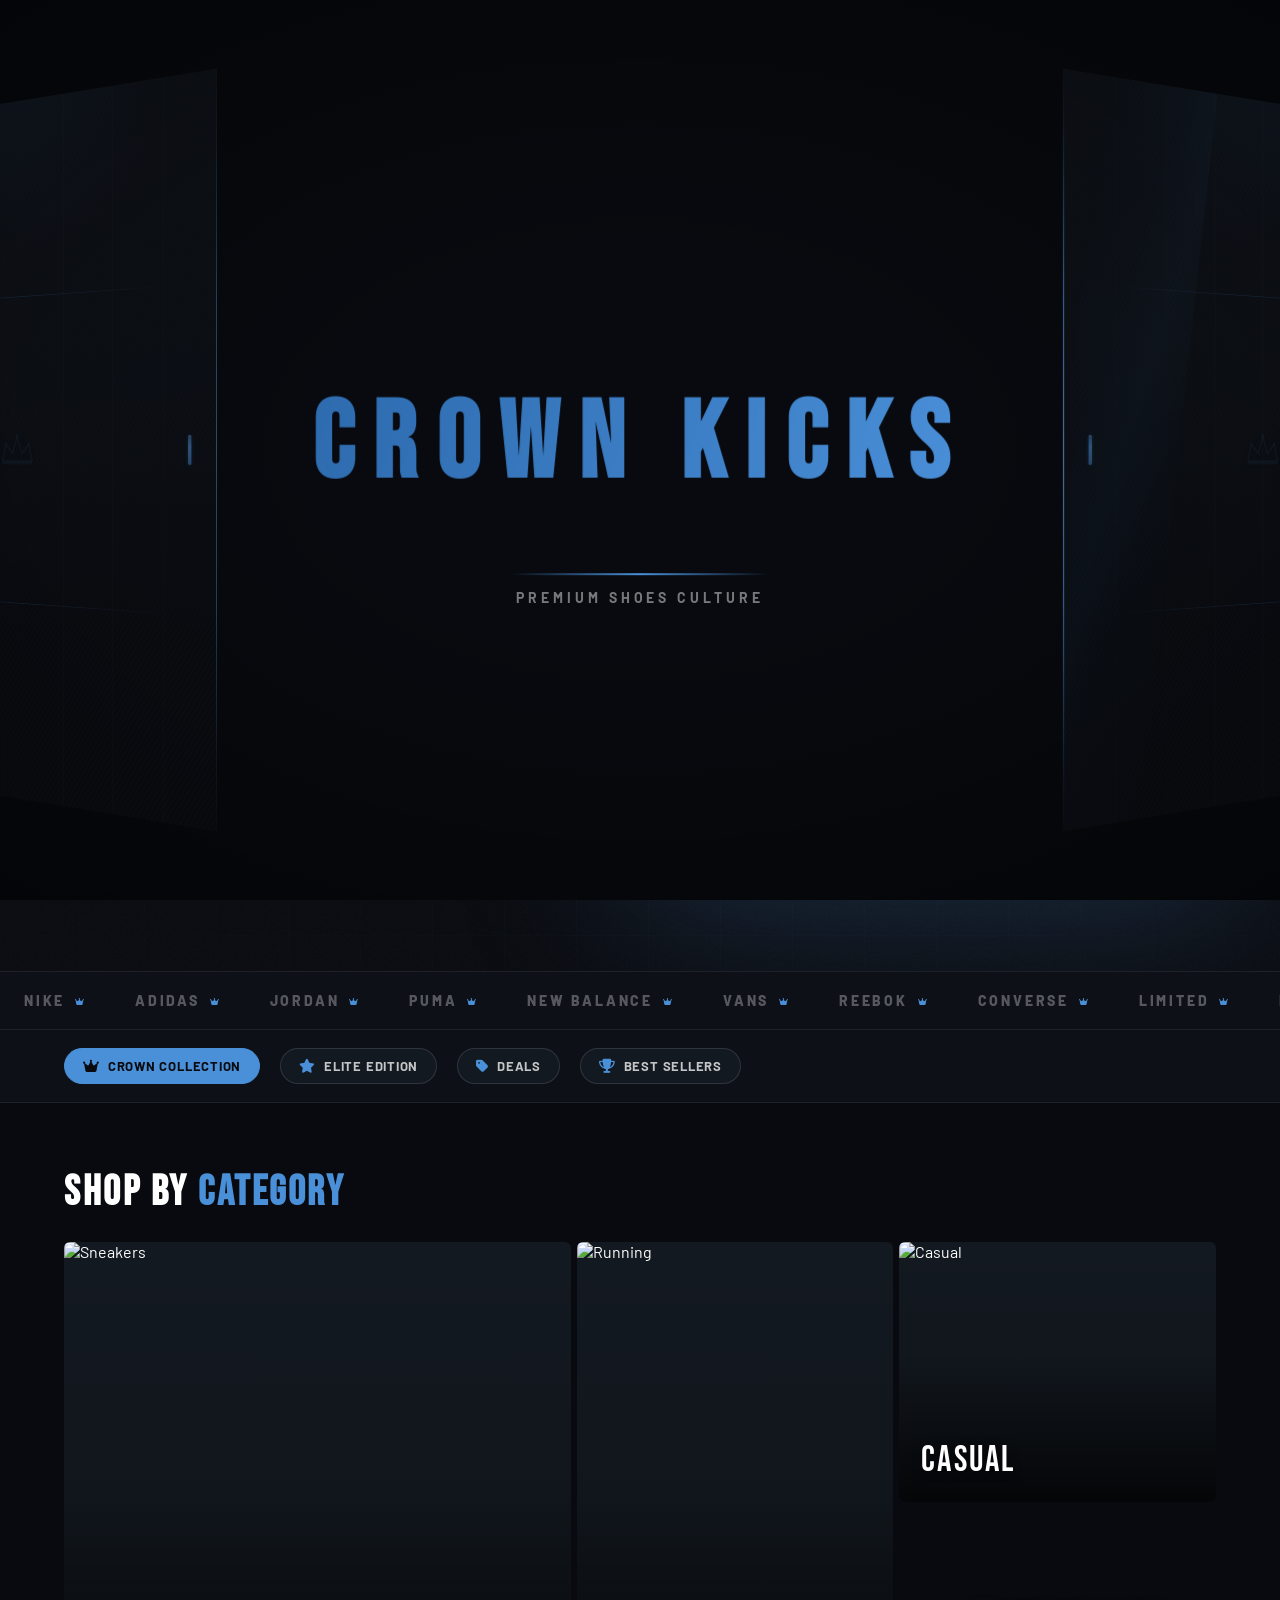
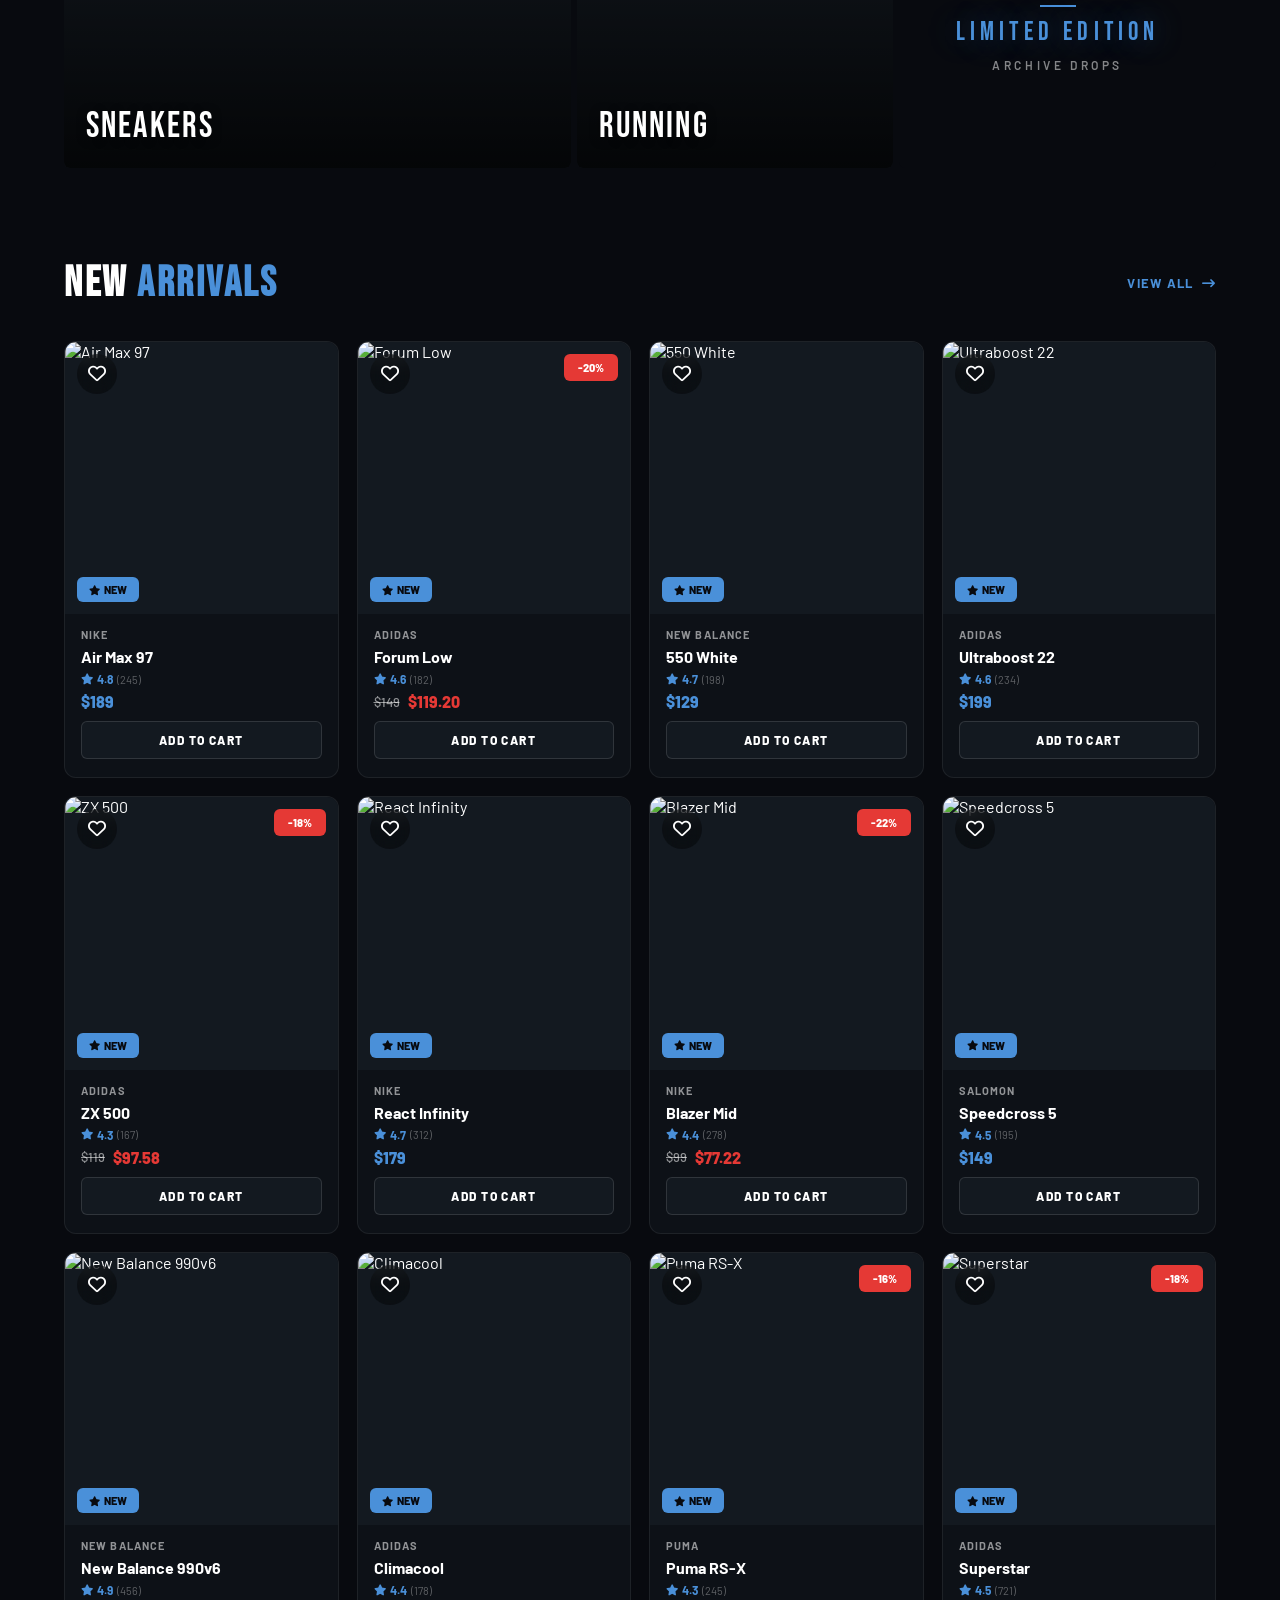
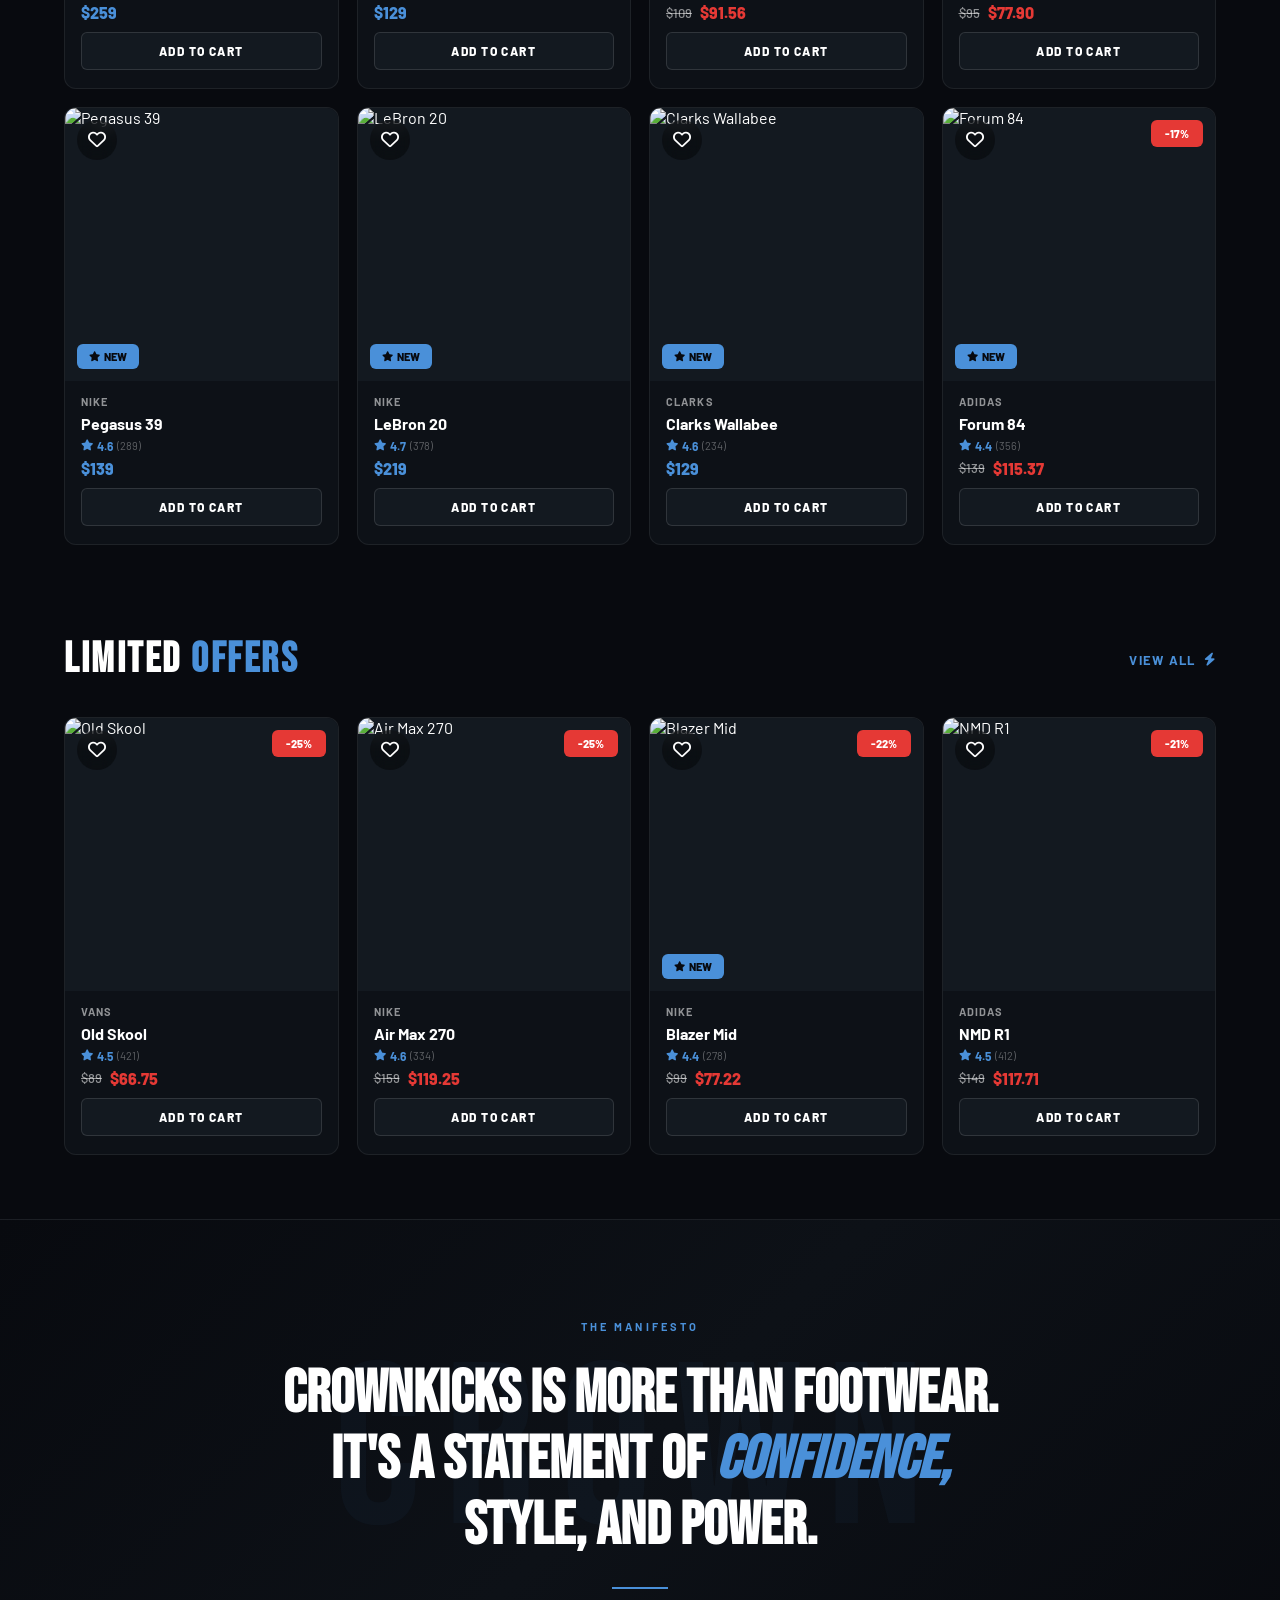
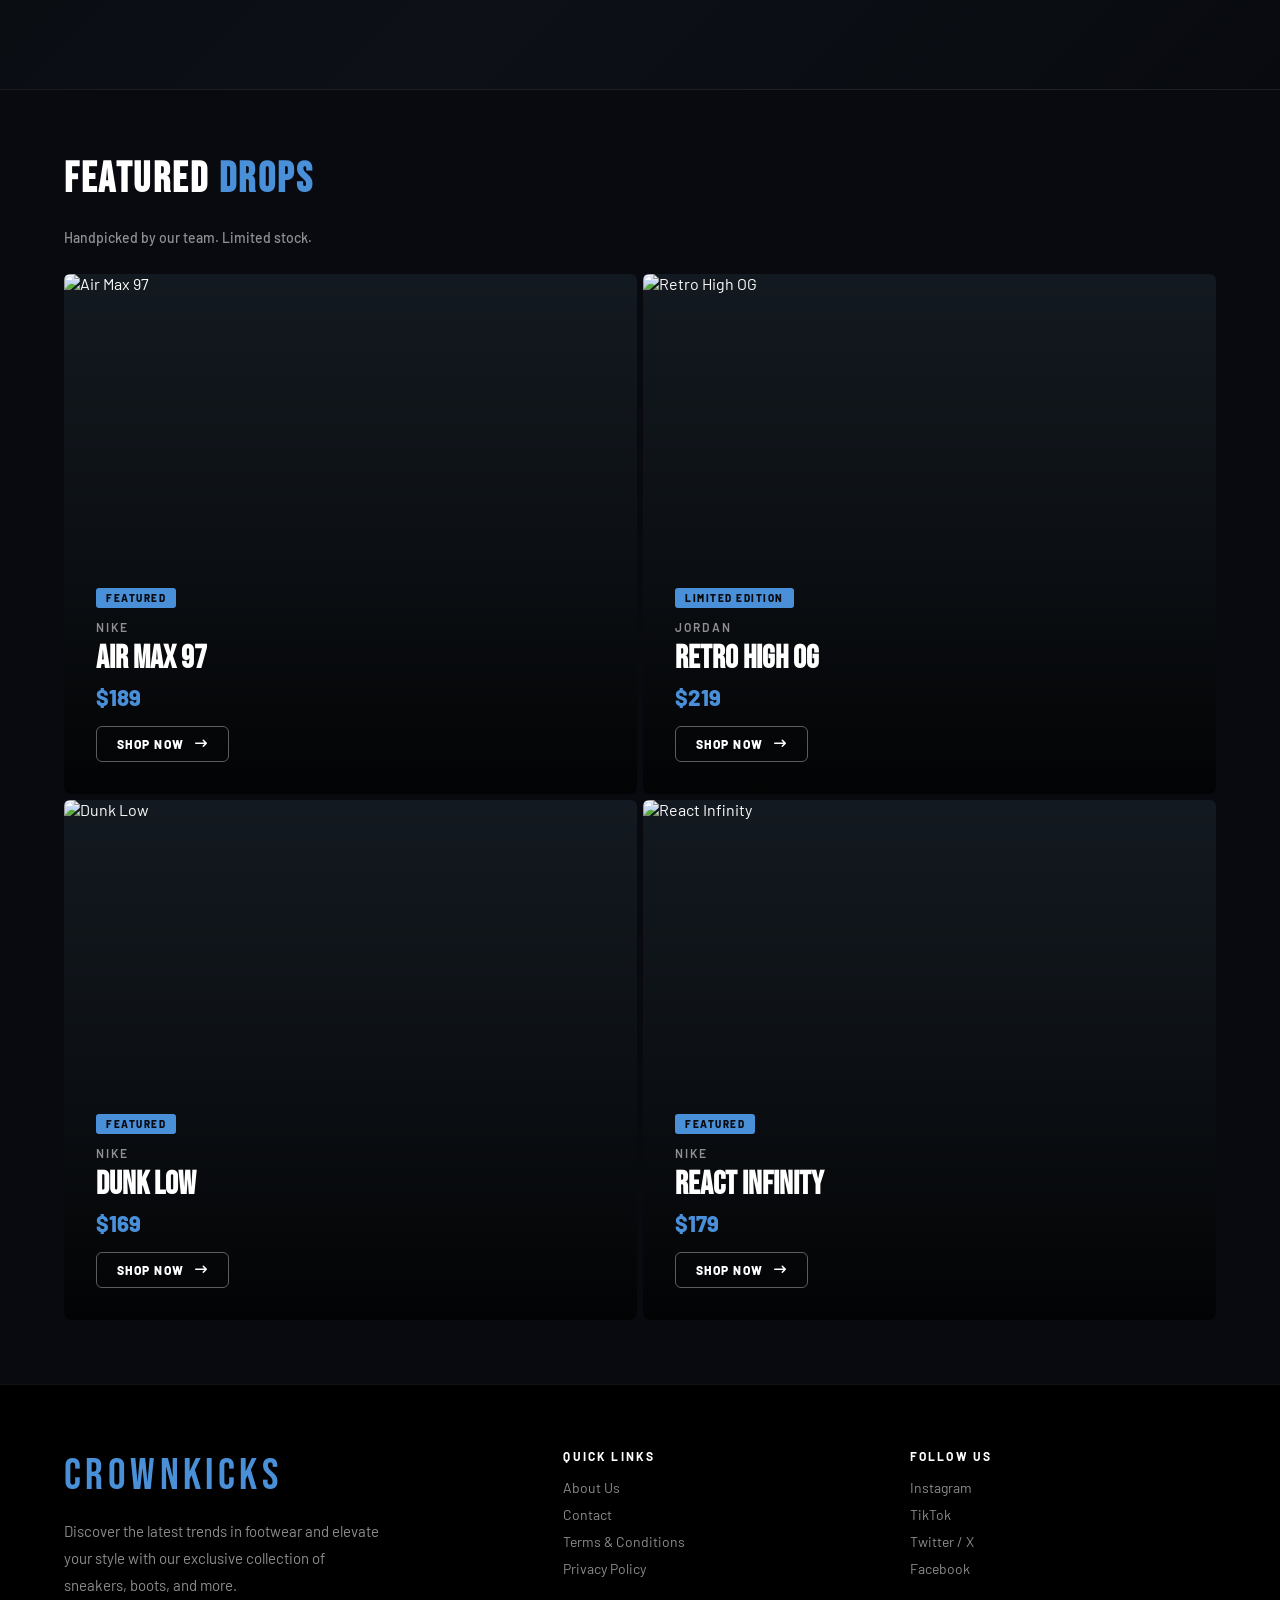
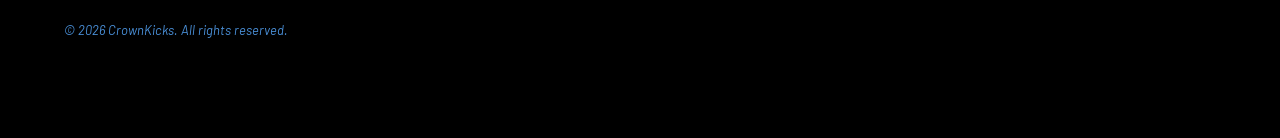
==== commit cd6e665c: "fixed typo" ====
--- a/index.html
+++ b/index.html
@@ -407,11 +407,11 @@
   </div>
 </footer>
 
-  <!-- ═══ WHATSAPP FLOATING BUTTON ═══ -->
-  <a href="https://wa.me/201000637383?text=Hello%2C%20I%27m%20interested%20in%20your%20sneakers!" 
-     class="whatsapp-float" target="_blank" rel="noopener" aria-label="Chat on WhatsApp">
-    <i class="fa-brands fa-whatsapp"></i>
-    <span class="wa-tooltip">Chat with us</span>
+<!-- ═══ WHATSAPP FLOATING BUTTON ═══ -->
+<a href="https://wa.me/201000637383?text=Hello%2C%20I%27m%20interested%20in%20your%20sneakers!" 
+class="whatsapp-float" target="_blank" rel="noopener" aria-label="Chat on WhatsApp">
+<i class="fa-brands fa-whatsapp"></i>
+<span class="wa-tooltip">Chat with us</span>
 
 
 
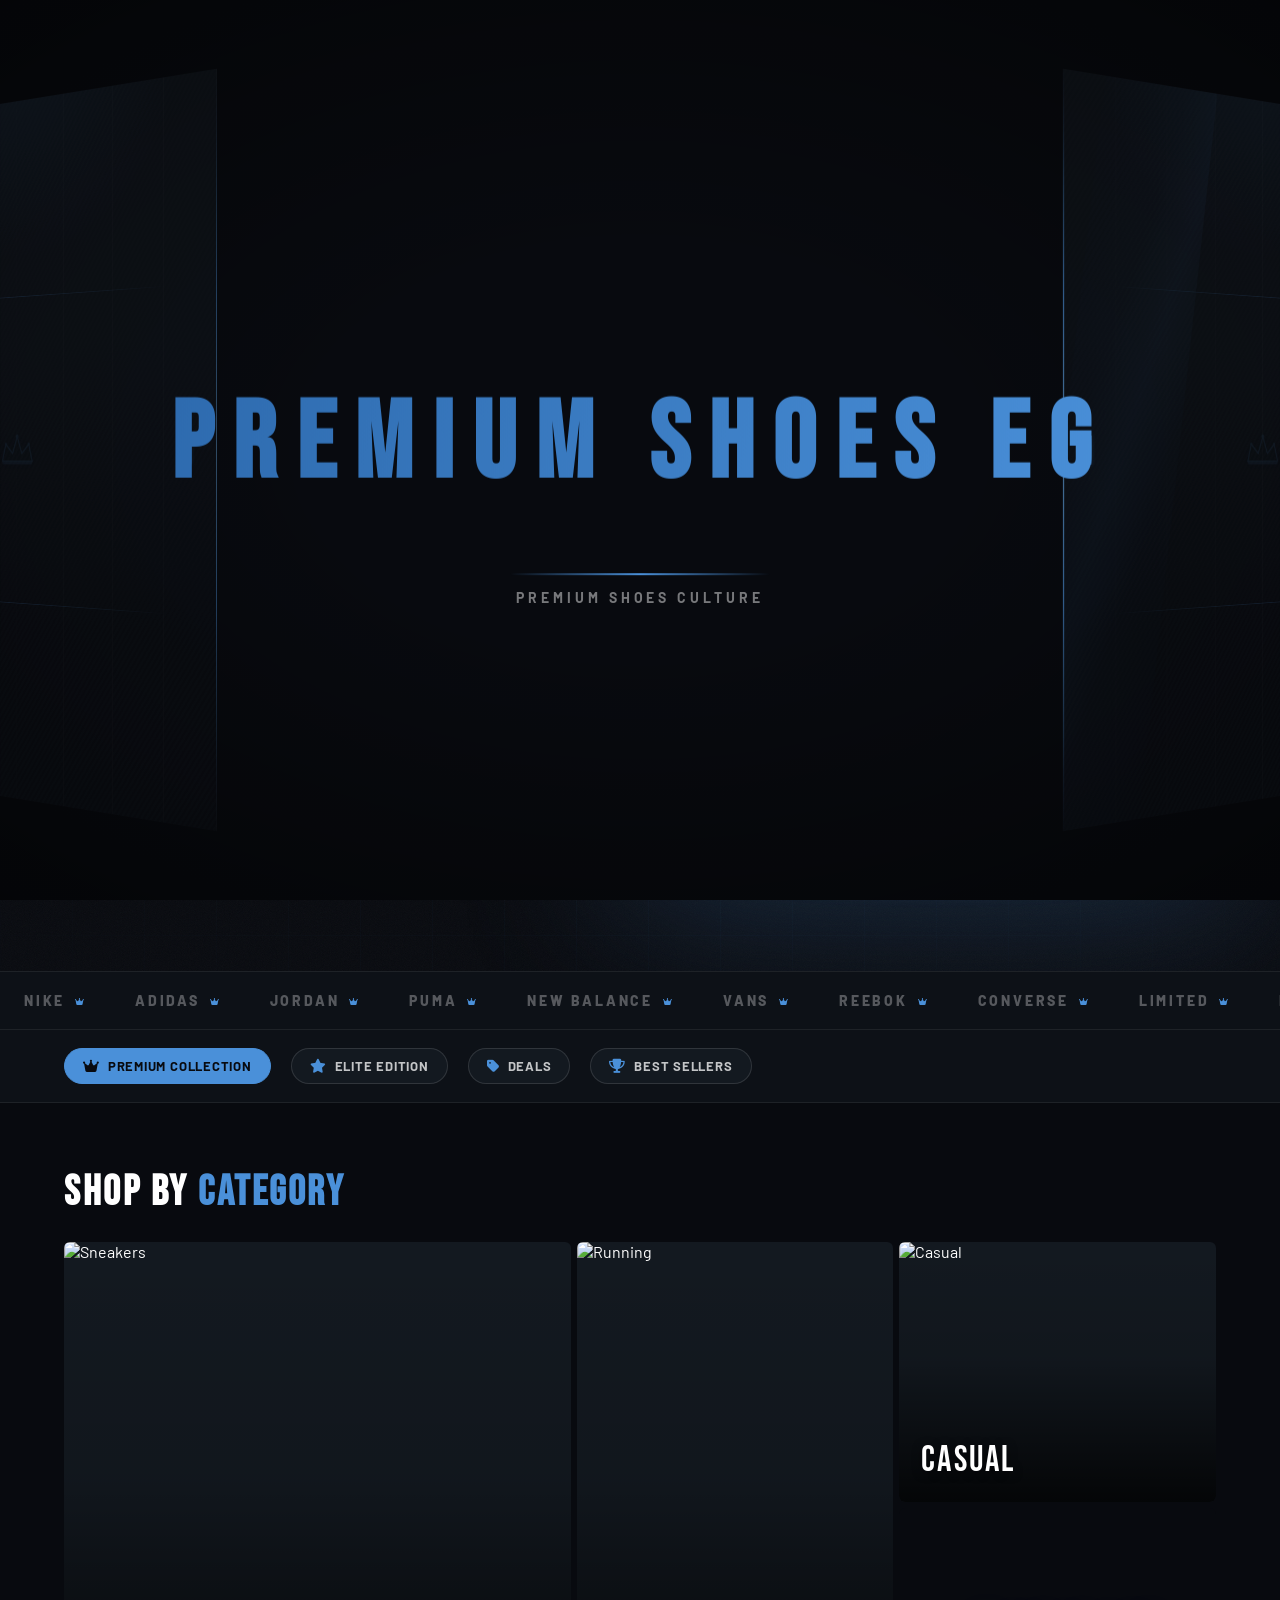
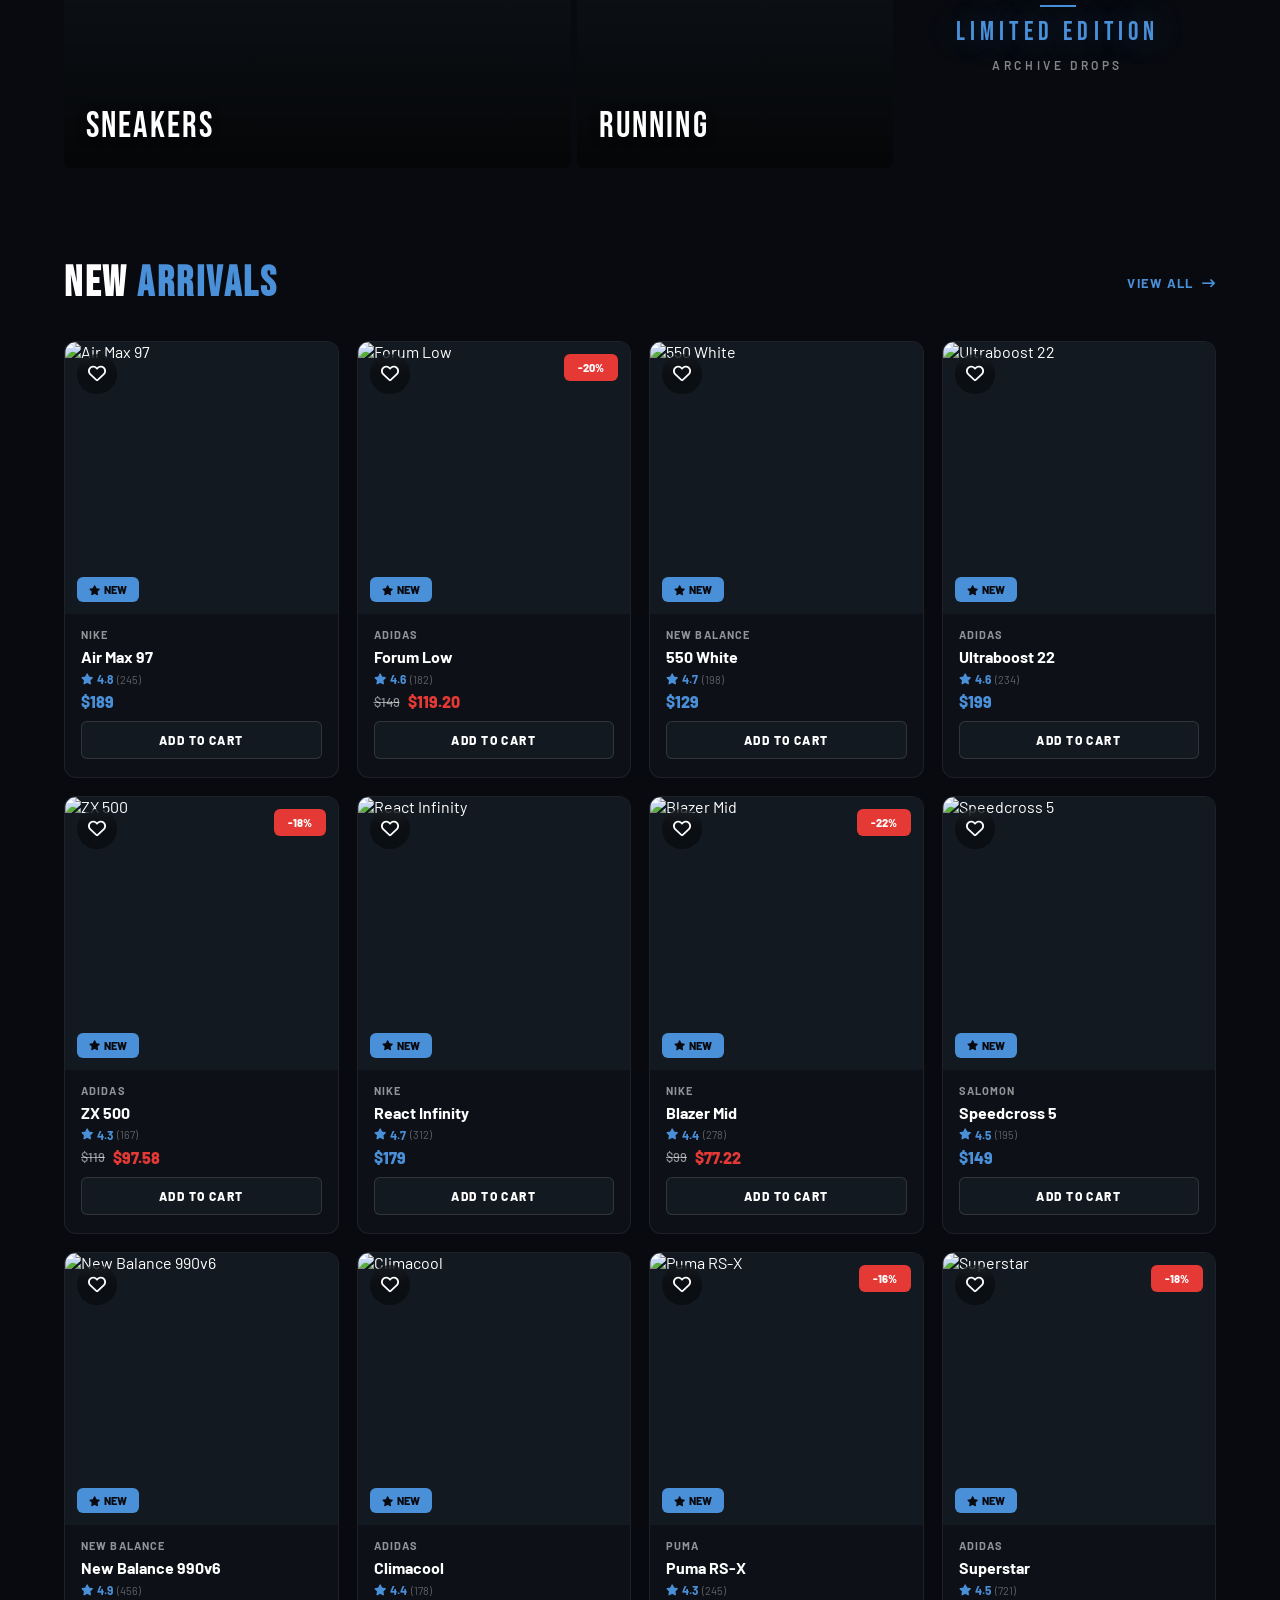
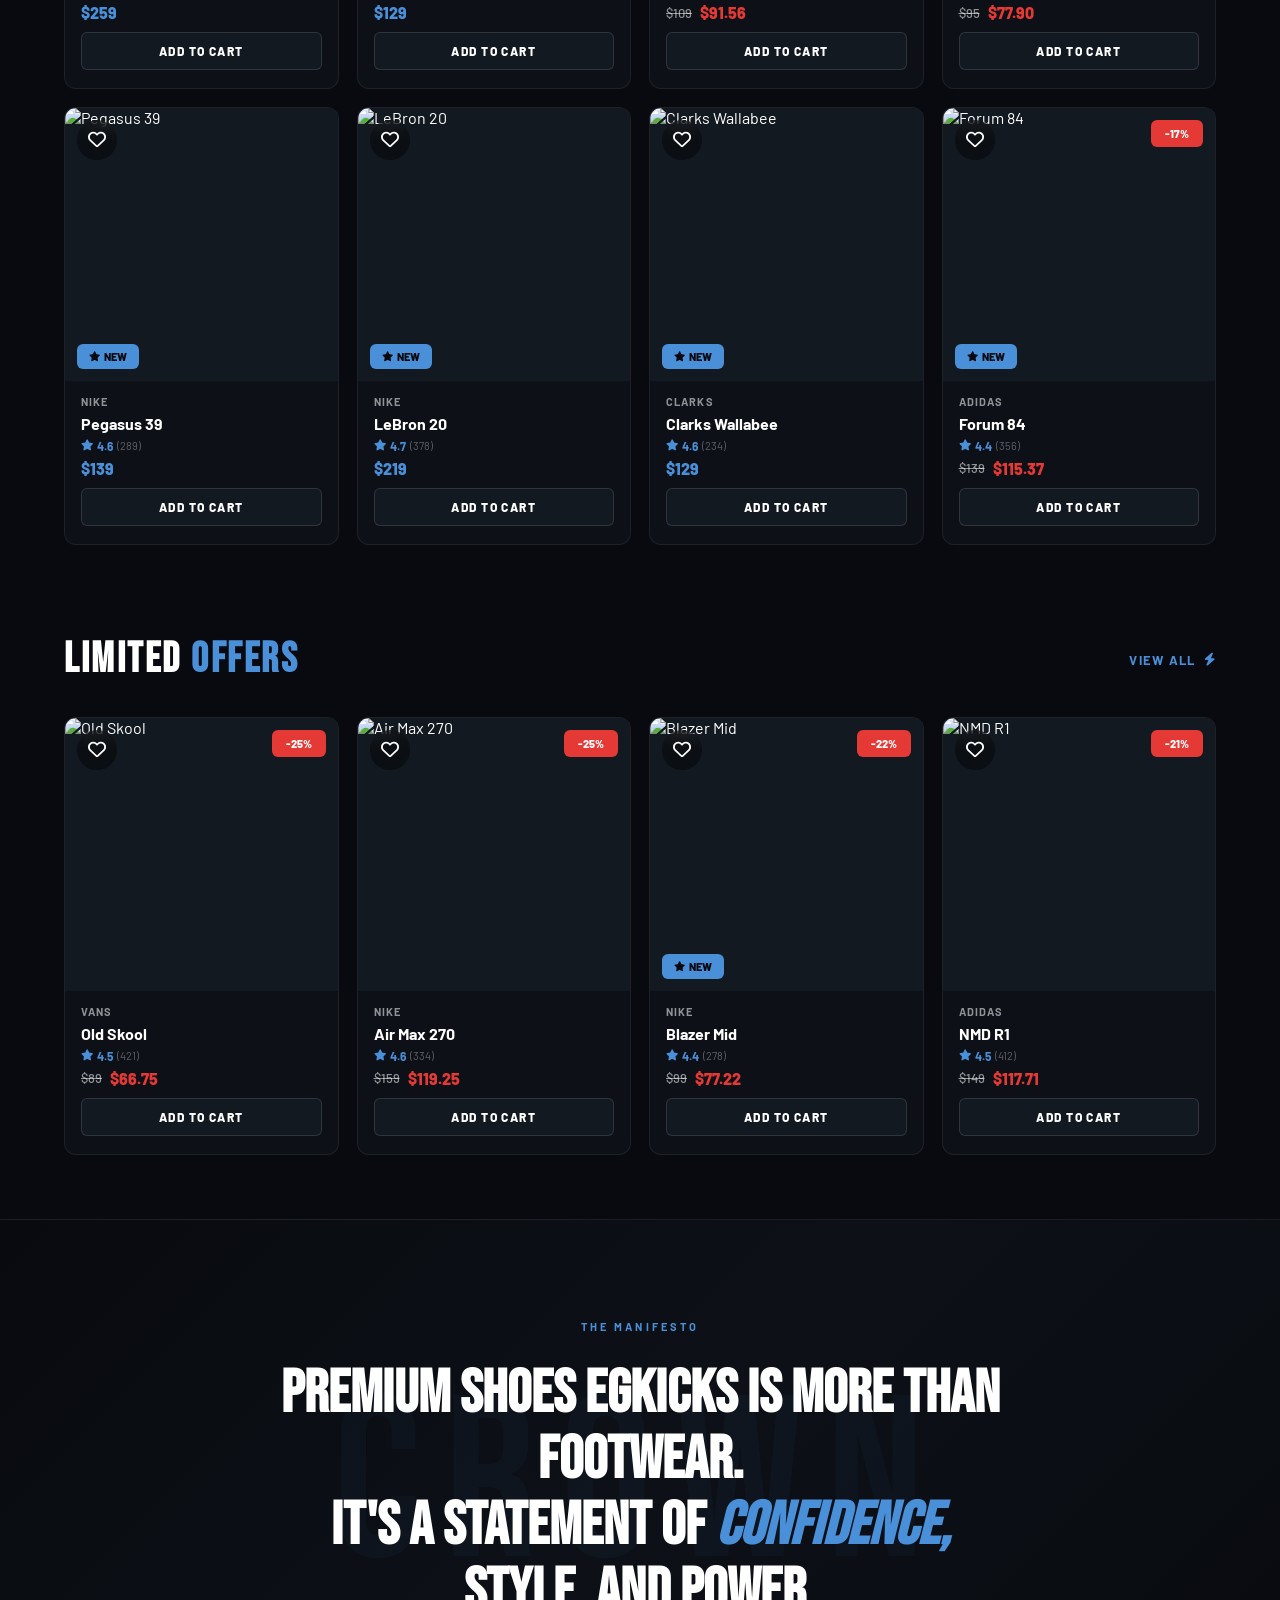
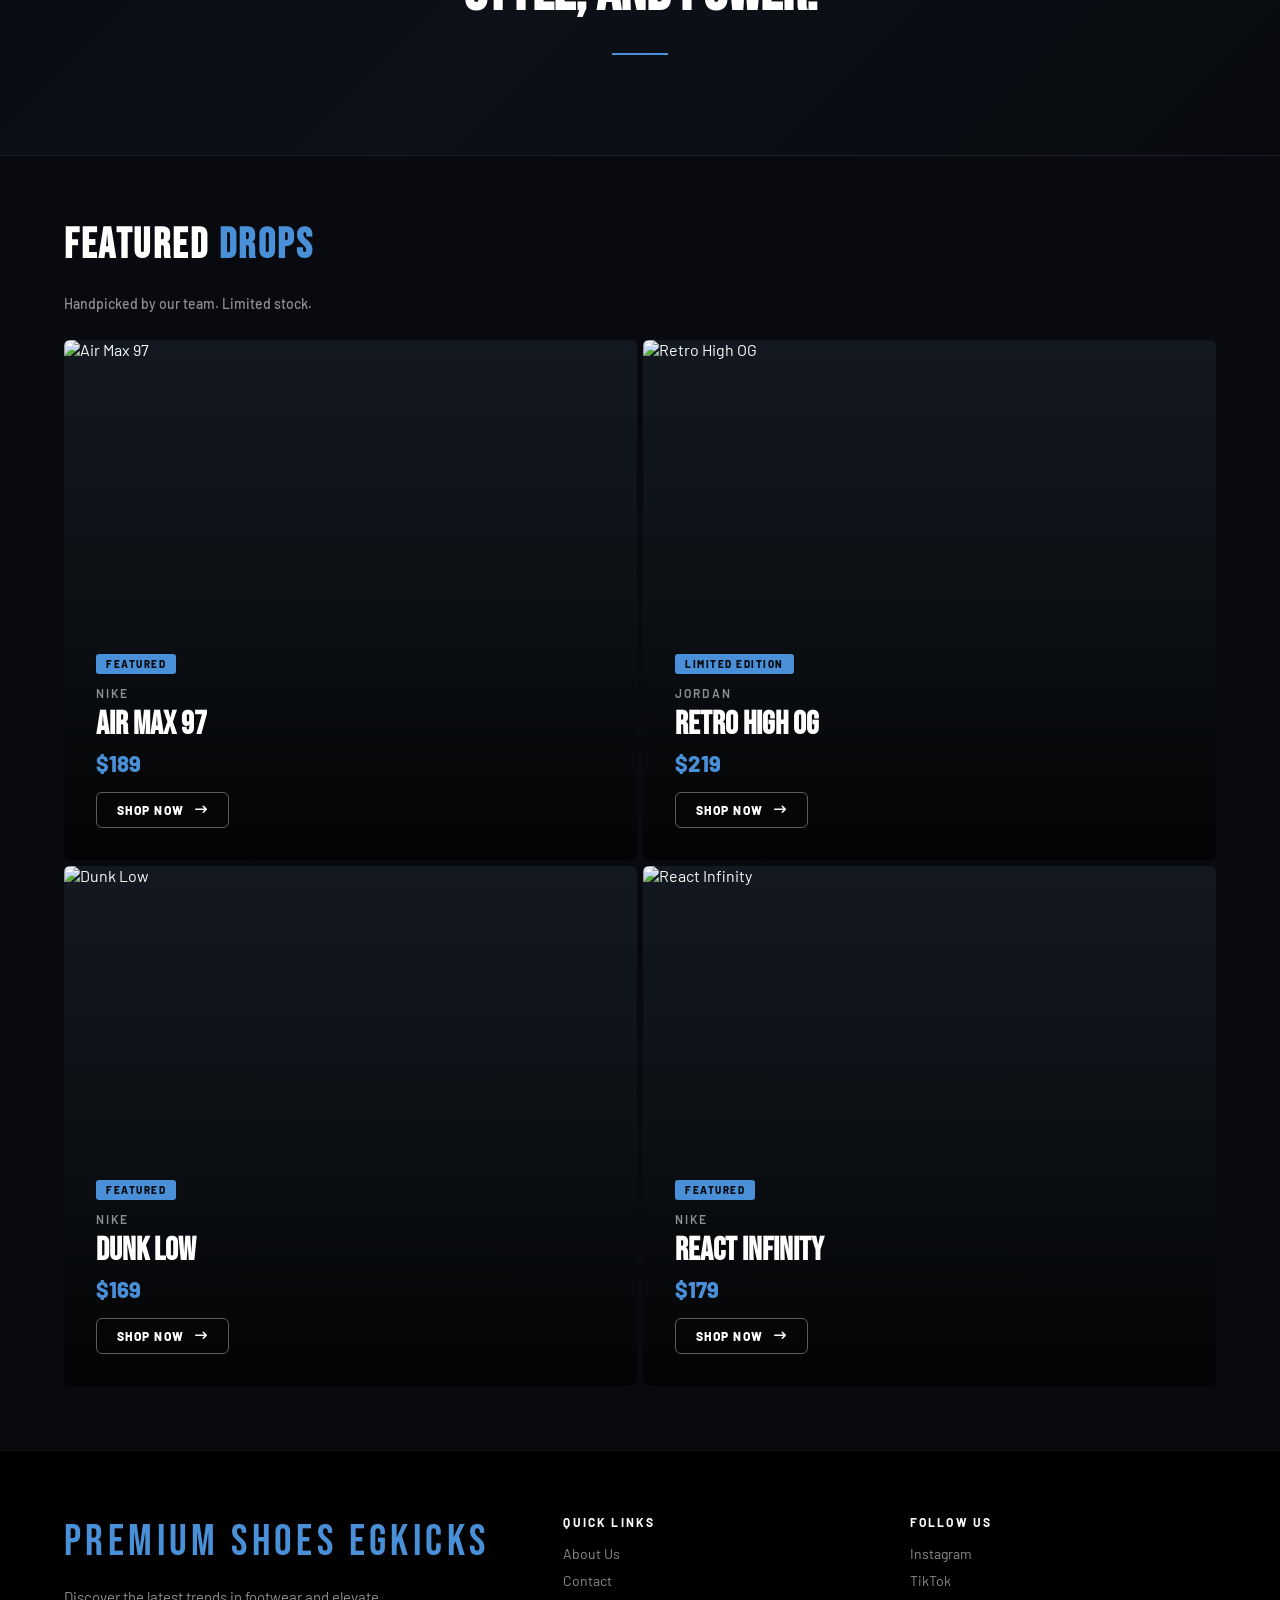
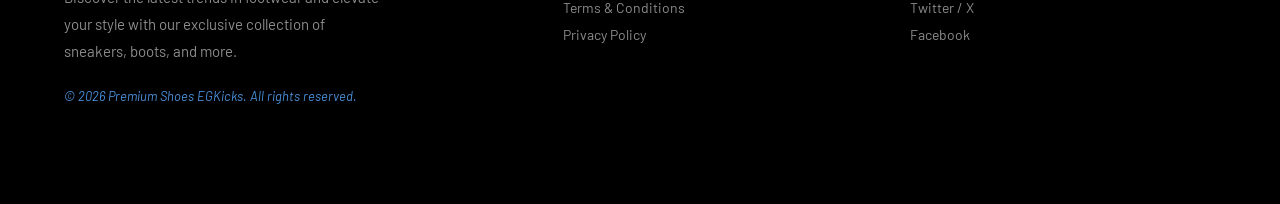
==== commit f41f9d61: "added the favi icon to the pages abd changed the name of the website in the navbar and footer to "Pr" ====
--- a/index.html
+++ b/index.html
@@ -29,7 +29,7 @@
  
   <!-- logo -->
   <h1 class="intro-logo">
-    CROWN KICKS
+    Premium Shoes EG
   </h1>
   <div class="intro-rule"></div>
   <p  class="intro-tag">Premium Shoes Culture</p>
@@ -89,7 +89,7 @@
 
 <nav class="navbar">
   <div class="navbar-top">
-    <a href="#" class="navbar-logo">SOVRANO <span>KICKS</span></a>
+    <a href="#" class="navbar-logo">Premium <span>Shoes EG</span></a>
 
     <div class="navbar-search">
       <input type="text" id="searchInput" placeholder="Search sneakers, brands...">
@@ -181,8 +181,8 @@
     <span class="hero-eyebrow">New Collection 2025</span>
     <h1 class="hero-title">
       Step Into<br>
-      <span class="gold">CROWN</span><br>
-      <span class="stroke">KICKS</span>
+      <span class="gold">Premium</span><br>
+      <span class="stroke">Shes EG</span>
     </h1>
     <p class="hero-sub">
       Discover the latest trends in footwear and elevate your style with our exclusive collection of sneakers, boots, and more.
@@ -287,7 +287,7 @@
      QUICK ACTIONS STRIP
 ══════════════════════════════════════ -->
 <div class="quick-strip">
-  <div class="qchip active"><i class="fa-solid fa-crown"></i> Crown Collection</div>
+  <div class="qchip active"><i class="fa-solid fa-crown"></i> Premium Collection</div>
   <div class="qchip"><i class="fa-solid fa-star"></i> Elite Edition</div>
   <div class="qchip"><i class="fa-solid fa-tag"></i> Deals</div>
   <div class="qchip"><i class="fa-solid fa-trophy"></i> Best Sellers</div>
@@ -357,7 +357,7 @@
 <section class="manifesto">
   <span class="manifesto-label">The Manifesto</span>
   <h2 class="manifesto-text">
-    CrownKicks is more than footwear.<br>
+    Premium Shoes EGKicks is more than footwear.<br>
     It's a statement of <span>Confidence,</span><br>
     Style, and Power.
   </h2>
@@ -383,9 +383,9 @@
 ══════════════════════════════════════ -->
 <footer class="footer">
   <div class="text">
-    <a href="#" class="footer-logo">CROWNKICKS</a>
+    <a href="#" class="footer-logo">Premium Shoes EGKICKS</a>
     <p>Discover the latest trends in footwear and elevate your style with our exclusive collection of sneakers, boots, and more.</p>
-    <span>© 2026 CrownKicks. All rights reserved.</span>
+    <span>© 2026 Premium Shoes EGKicks. All rights reserved.</span>
   </div>
   <div>
     <span class="footer-col-title">Quick Links</span>
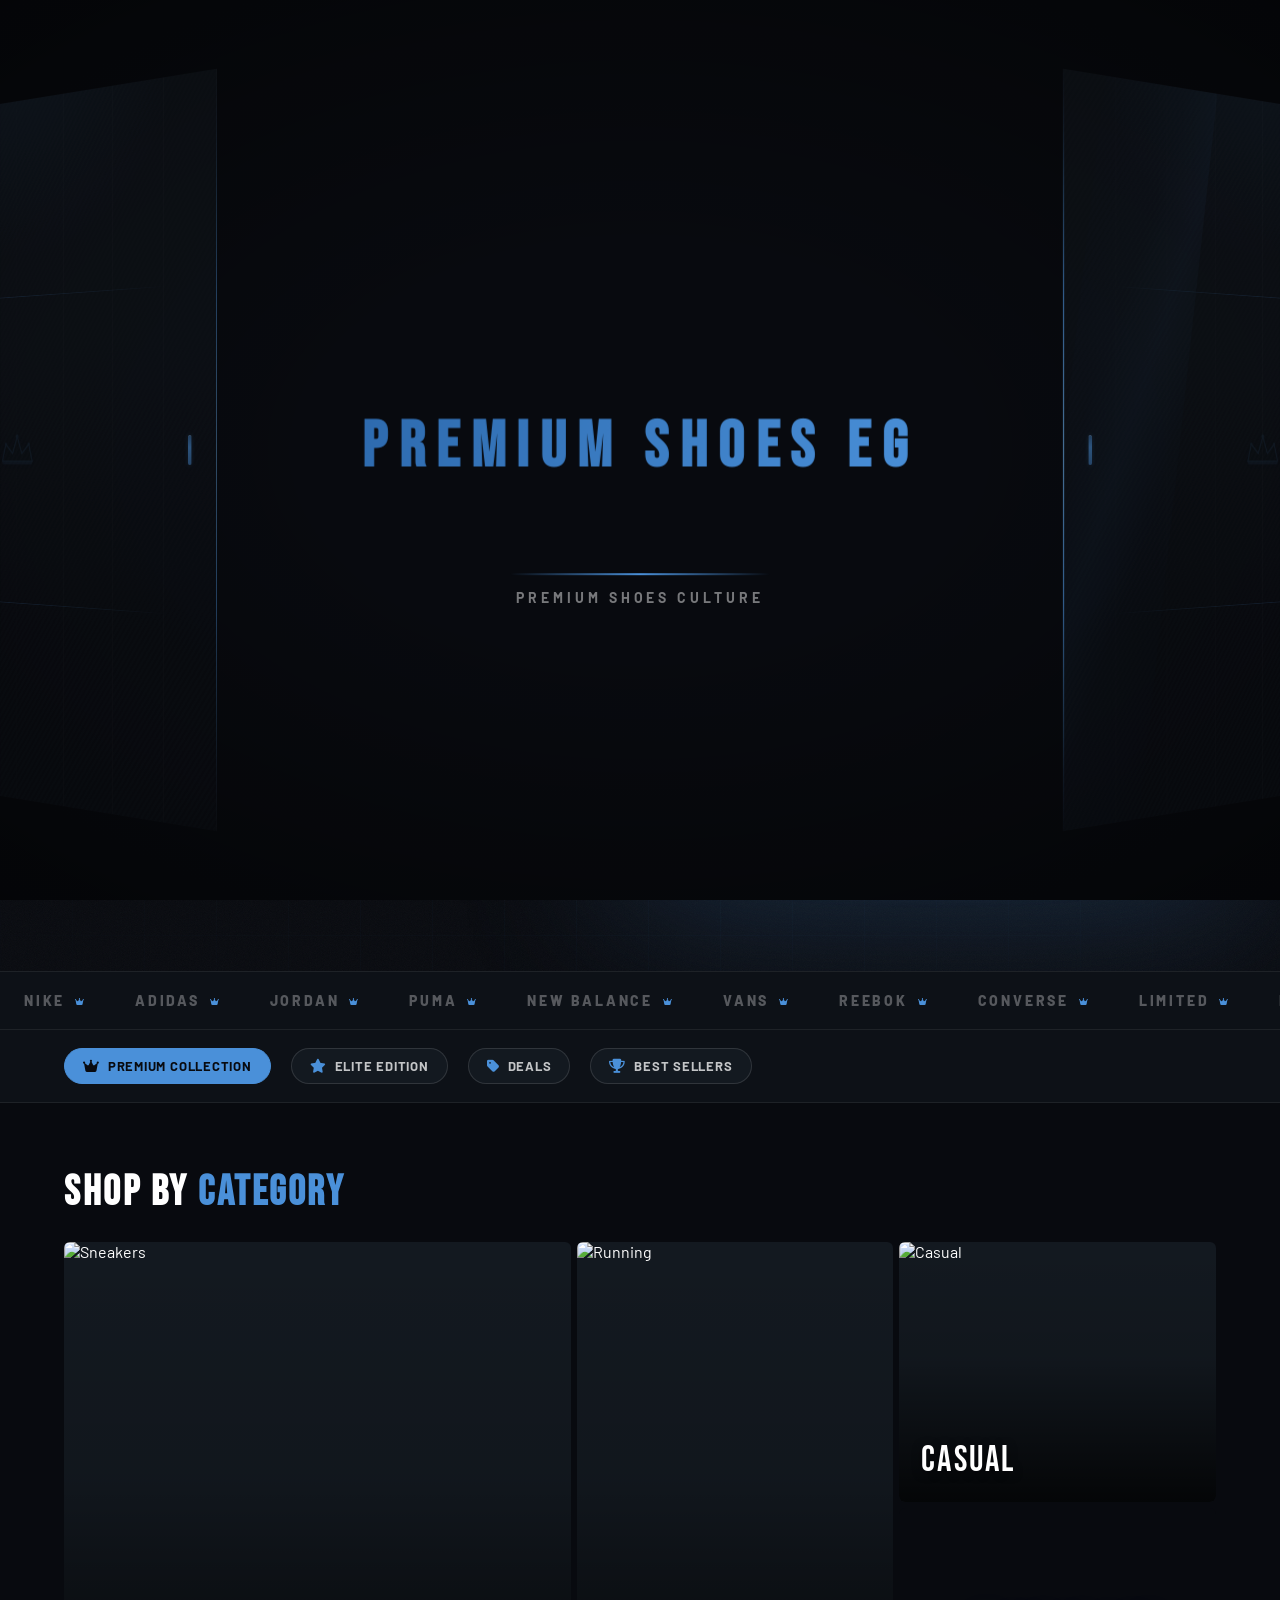
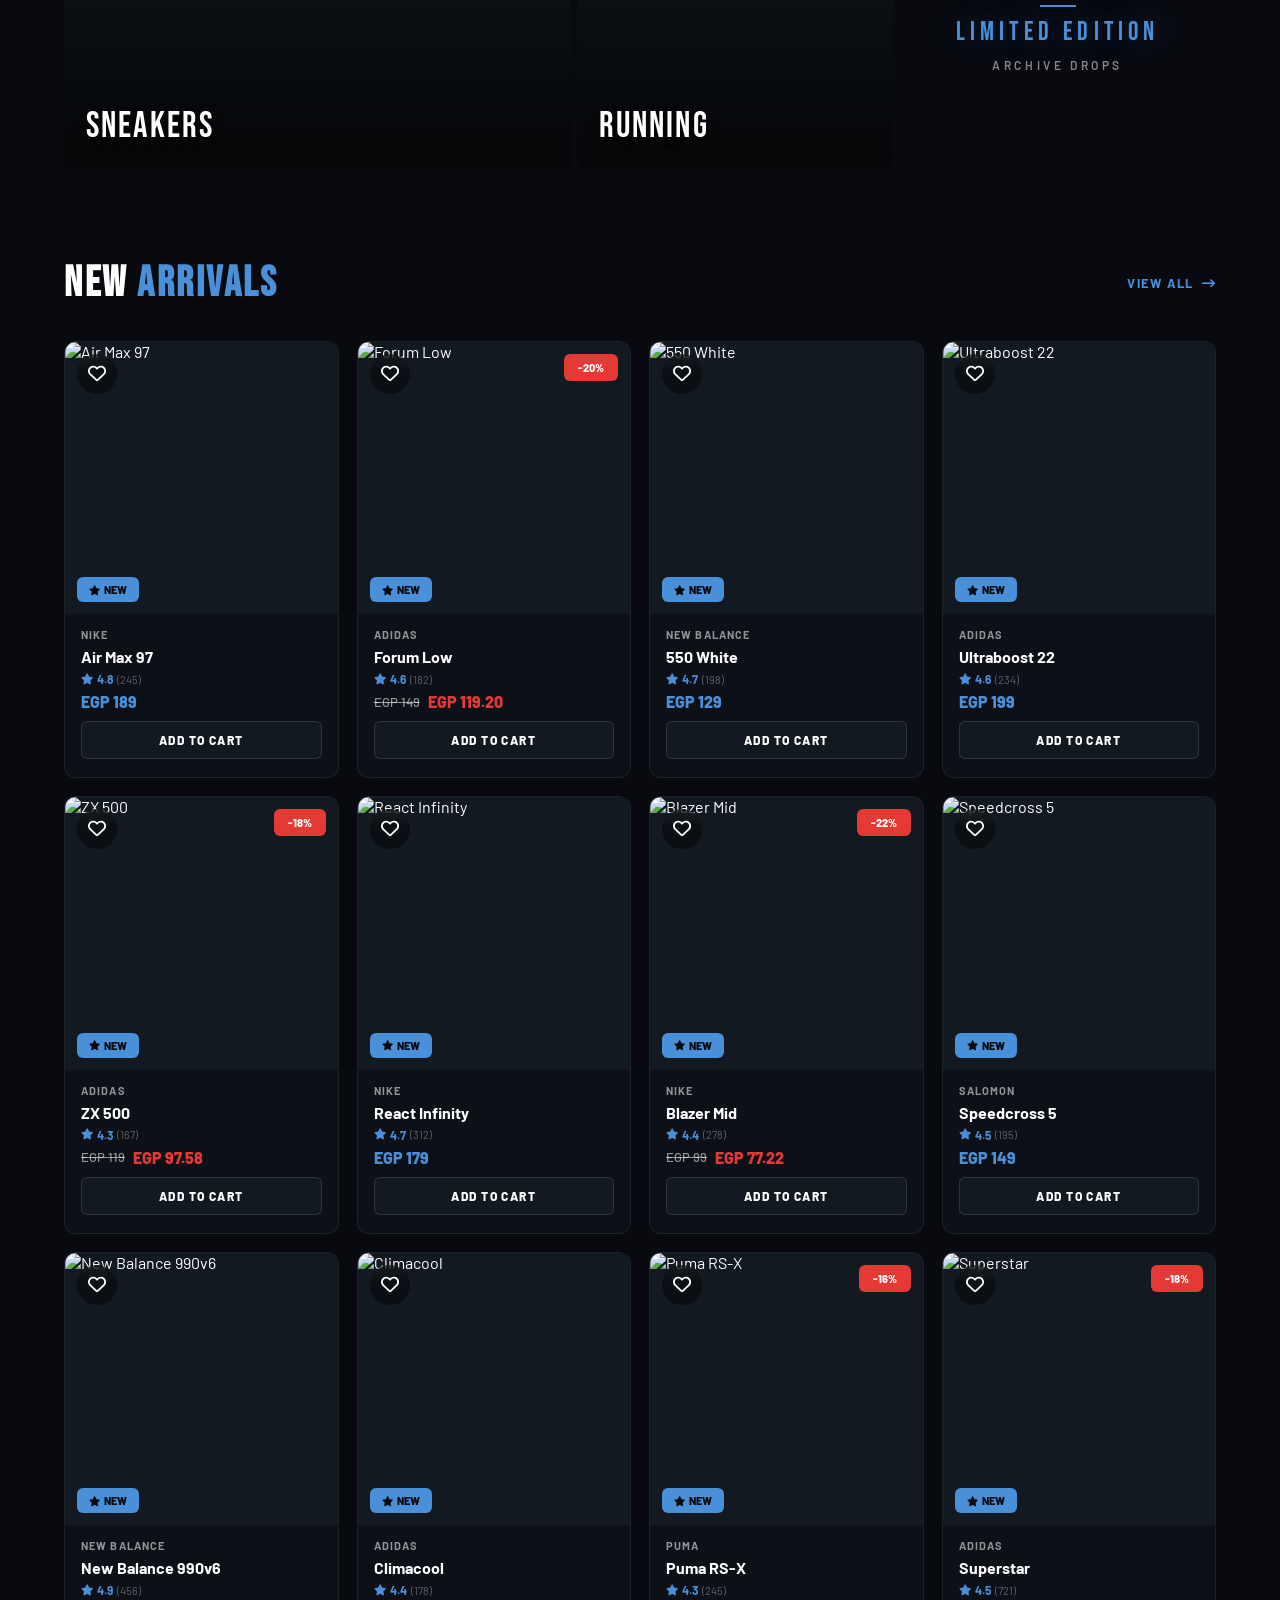
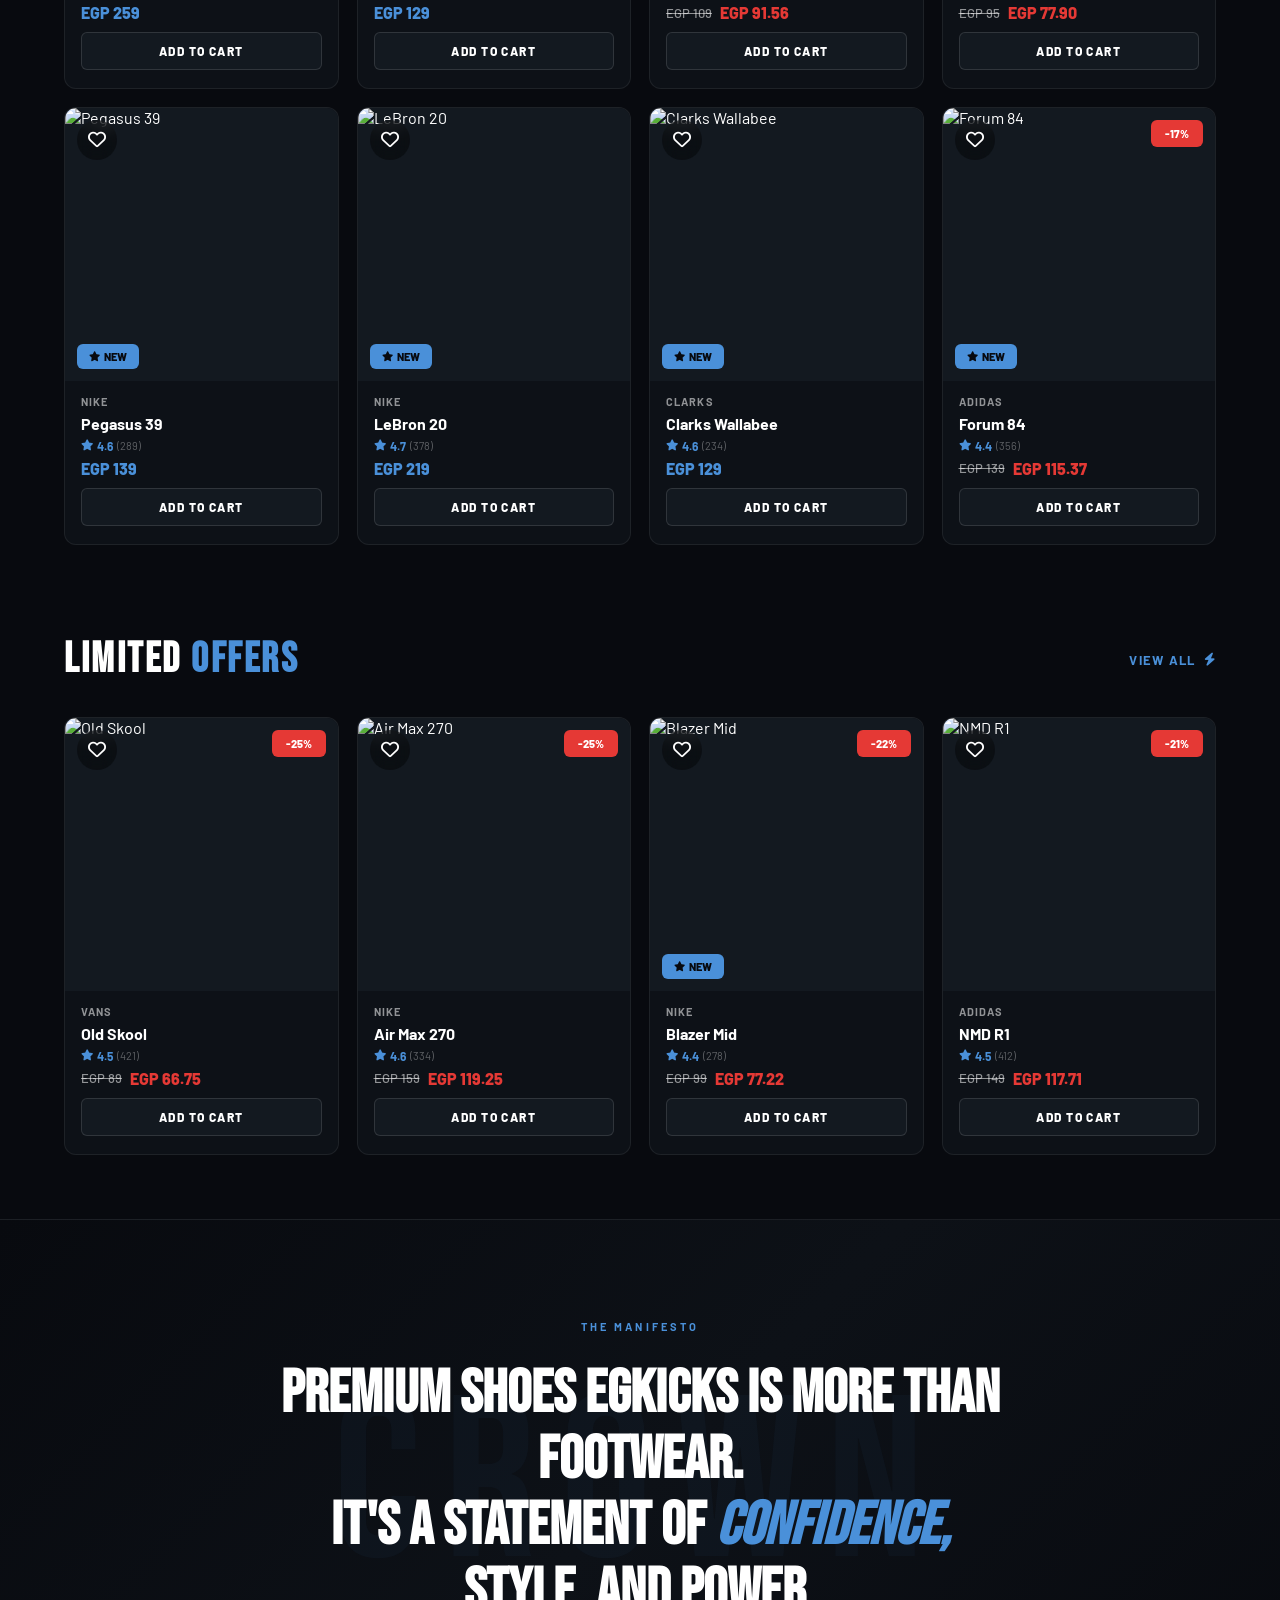
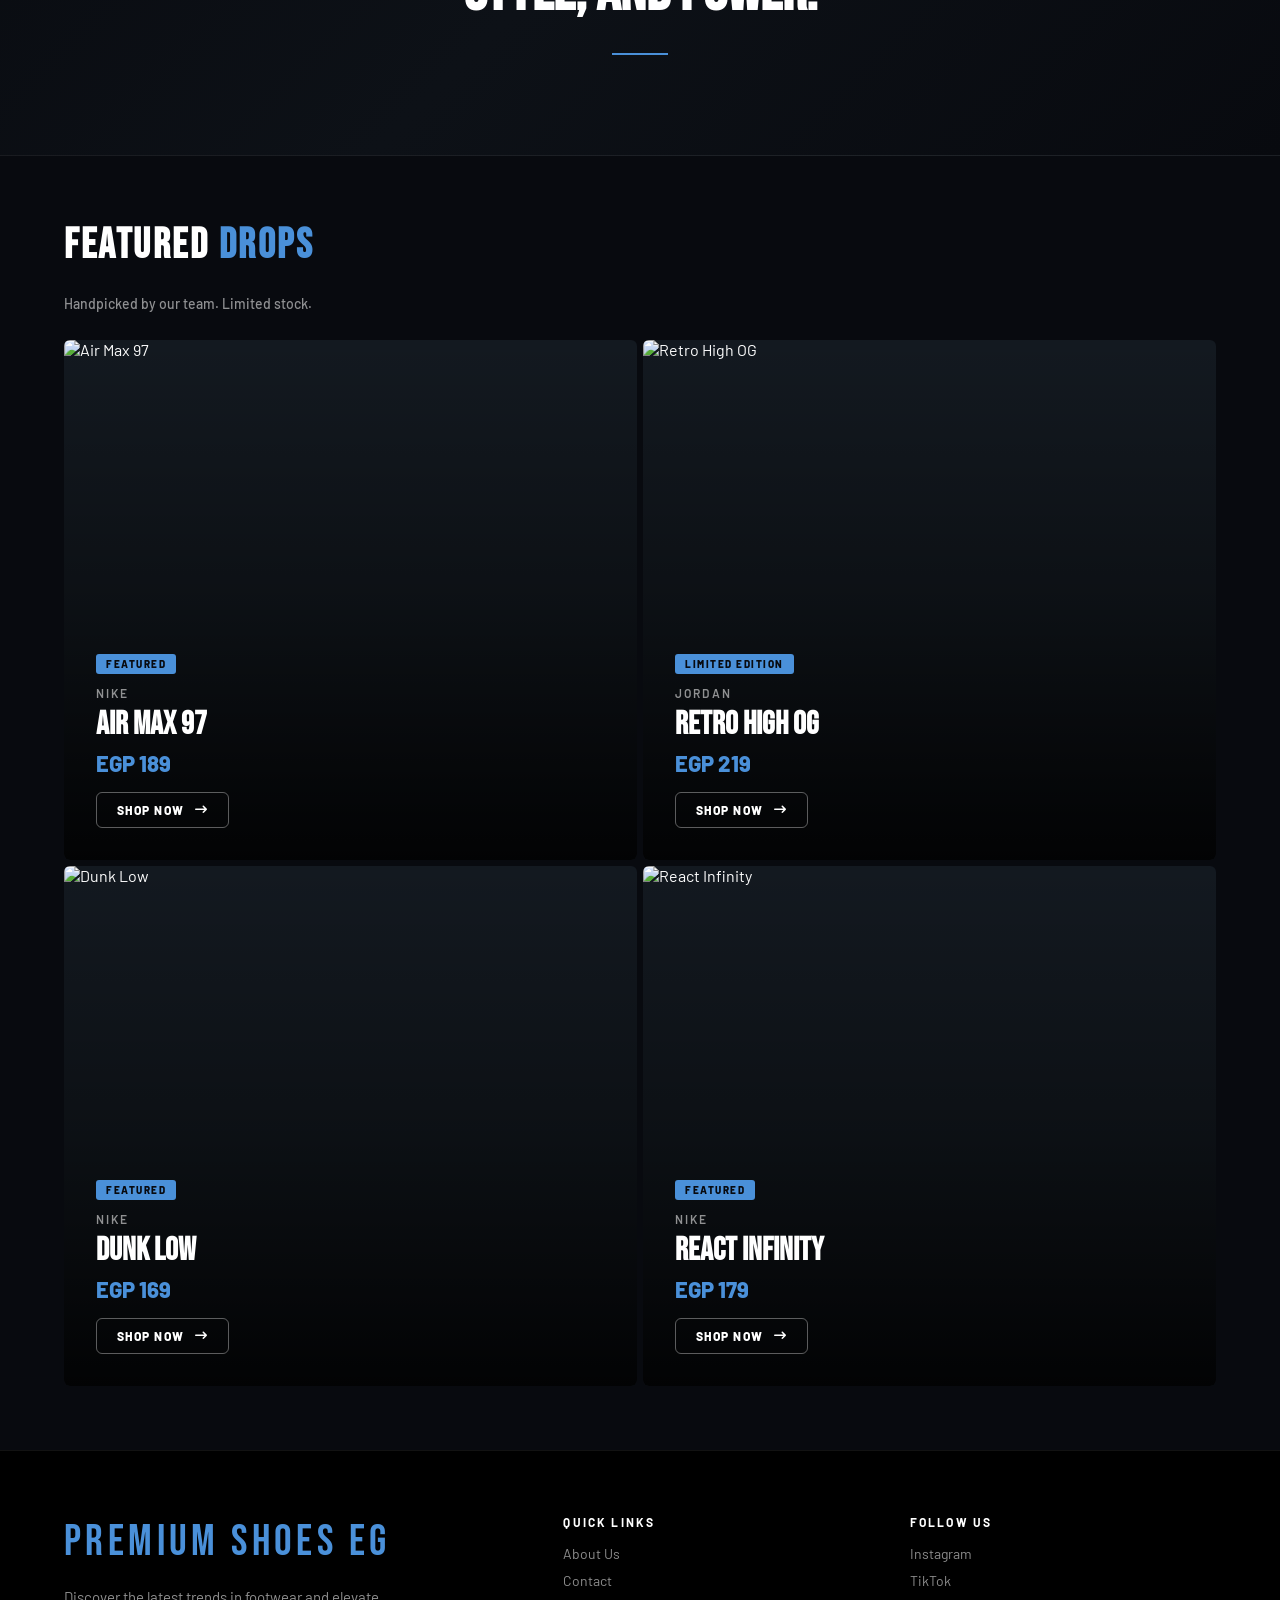
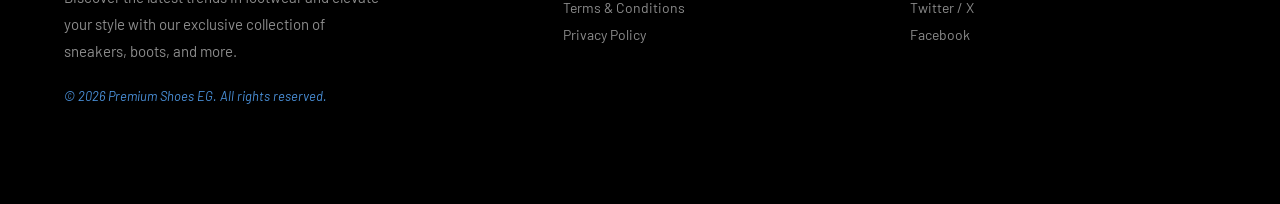
==== commit fb1a53ff: "fixed the navbar responsive issue and added the checkout page with emailjs integration for sending o" ====
--- a/index.html
+++ b/index.html
@@ -128,6 +128,7 @@
     <a href="pages/products.html">Shop</a>
     <a href="pages/products.html?filter=sale">Sale</a>
     <a href="pages/products.html?filter=limited">Limited</a>
+    <a href="pages/checkout.html">Checkout</a>
     <a href="pages/about.html">About</a>
     <a href="pages/contact.html">Contact</a>
   </div>
@@ -383,9 +384,9 @@
 ══════════════════════════════════════ -->
 <footer class="footer">
   <div class="text">
-    <a href="#" class="footer-logo">Premium Shoes EGKICKS</a>
+    <a href="#" class="footer-logo">Premium Shoes EG</a>
     <p>Discover the latest trends in footwear and elevate your style with our exclusive collection of sneakers, boots, and more.</p>
-    <span>© 2026 Premium Shoes EGKicks. All rights reserved.</span>
+    <span>© 2026 Premium Shoes EG. All rights reserved.</span>
   </div>
   <div>
     <span class="footer-col-title">Quick Links</span>
--- a/css/global.css
+++ b/css/global.css
@@ -940,9 +940,11 @@
 @media(max-width:768px){
   .navbar-top{justify-content:flex-start}
   .navbar-top .navbar-search{display:none}
-  .navbar-logo{flex:1;text-align:center;order:0}
-  .navbar-icons{order:1}
+  .navbar-logo{flex:1;text-align:center;order:0;font-size:18px;letter-spacing:.06em;}
+  .navbar-icons{order:1;gap:14px;}              /* ← updated */
   .hamburger{display:flex;order:-1}
+  .navbar-icons .fa-user{display:none}          /* ← add */
+  .theme-toggle{width:30px;height:30px;font-size:13px}  /* ← add */
   .navbar-links{
     display:none;flex-direction:column;align-items:flex-start;
     gap:0;padding-top:0;border-top:1px solid var(--border);margin-top:0;
@@ -994,6 +996,9 @@
   .footer .text{grid-column:1}
   .hero-right{width:95%}
 }
+@media(max-width:400px){
+  .wishlist-icon-wrapper{display:none}
+}
 
 
 /* ══════════════════════════════════════
@@ -1045,7 +1050,7 @@
   transform: translate(-50%, -54%);
   z-index: 40;
   font-family: 'Bebas Neue', sans-serif;
-  font-size: clamp(48px, 9vw, 108px);
+  font-size: clamp(22px, 5vw, 90px);
   letter-spacing: .18em;
   line-height: 1;
   text-align: center;
@@ -1485,4 +1490,24 @@
 .whatsapp-float{position:fixed;bottom:28px;right:28px;z-index:9999;width:58px;height:58px;background:#25D366;border-radius:50%;display:flex;align-items:center;justify-content:center;font-size:28px;color:#fff;box-shadow:0 4px 20px rgba(37,211,102,.45);transition:transform .2s,box-shadow .2s;text-decoration:none}
 .whatsapp-float:hover{transform:scale(1.1);box-shadow:0 6px 28px rgba(37,211,102,.6)}
 .wa-tooltip{position:absolute;right:68px;background:#111;color:#fff;font-size:12px;font-weight:700;letter-spacing:.06em;padding:6px 12px;border-radius:6px;white-space:nowrap;opacity:0;pointer-events:none;transition:opacity .2s;font-family:sans-serif}
-.whatsapp-float:hover .wa-tooltip{opacity:1}+.whatsapp-float:hover .wa-tooltip{opacity:1}
+
+
+
+@media(max-width:480px){
+  .whatsapp-float {
+    bottom: 80px;  /* push up above toast area */
+    right: 16px;
+    width: 50px;
+    height: 50px;
+    font-size: 24px;
+  }
+  .toast-container {
+    bottom: 16px;
+    right: 16px;
+    left: 16px;
+  }
+}
+
+
+
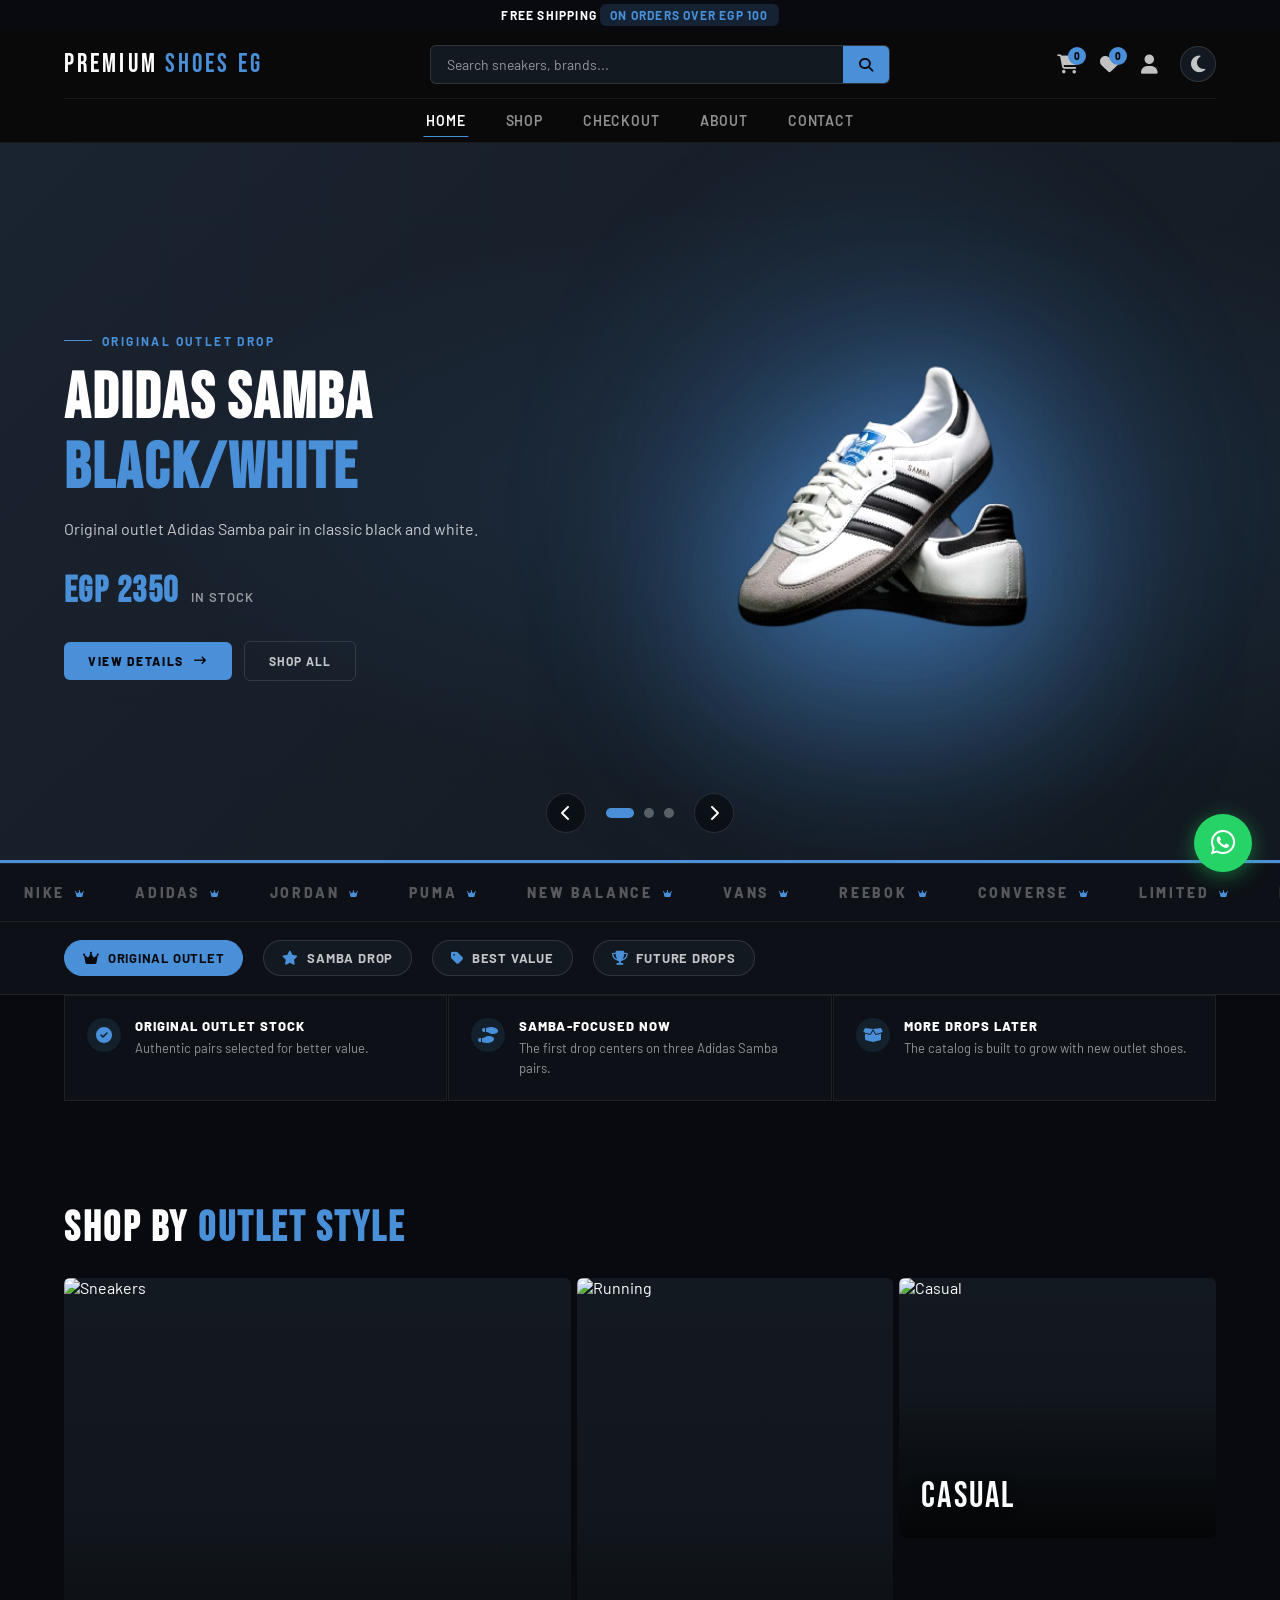
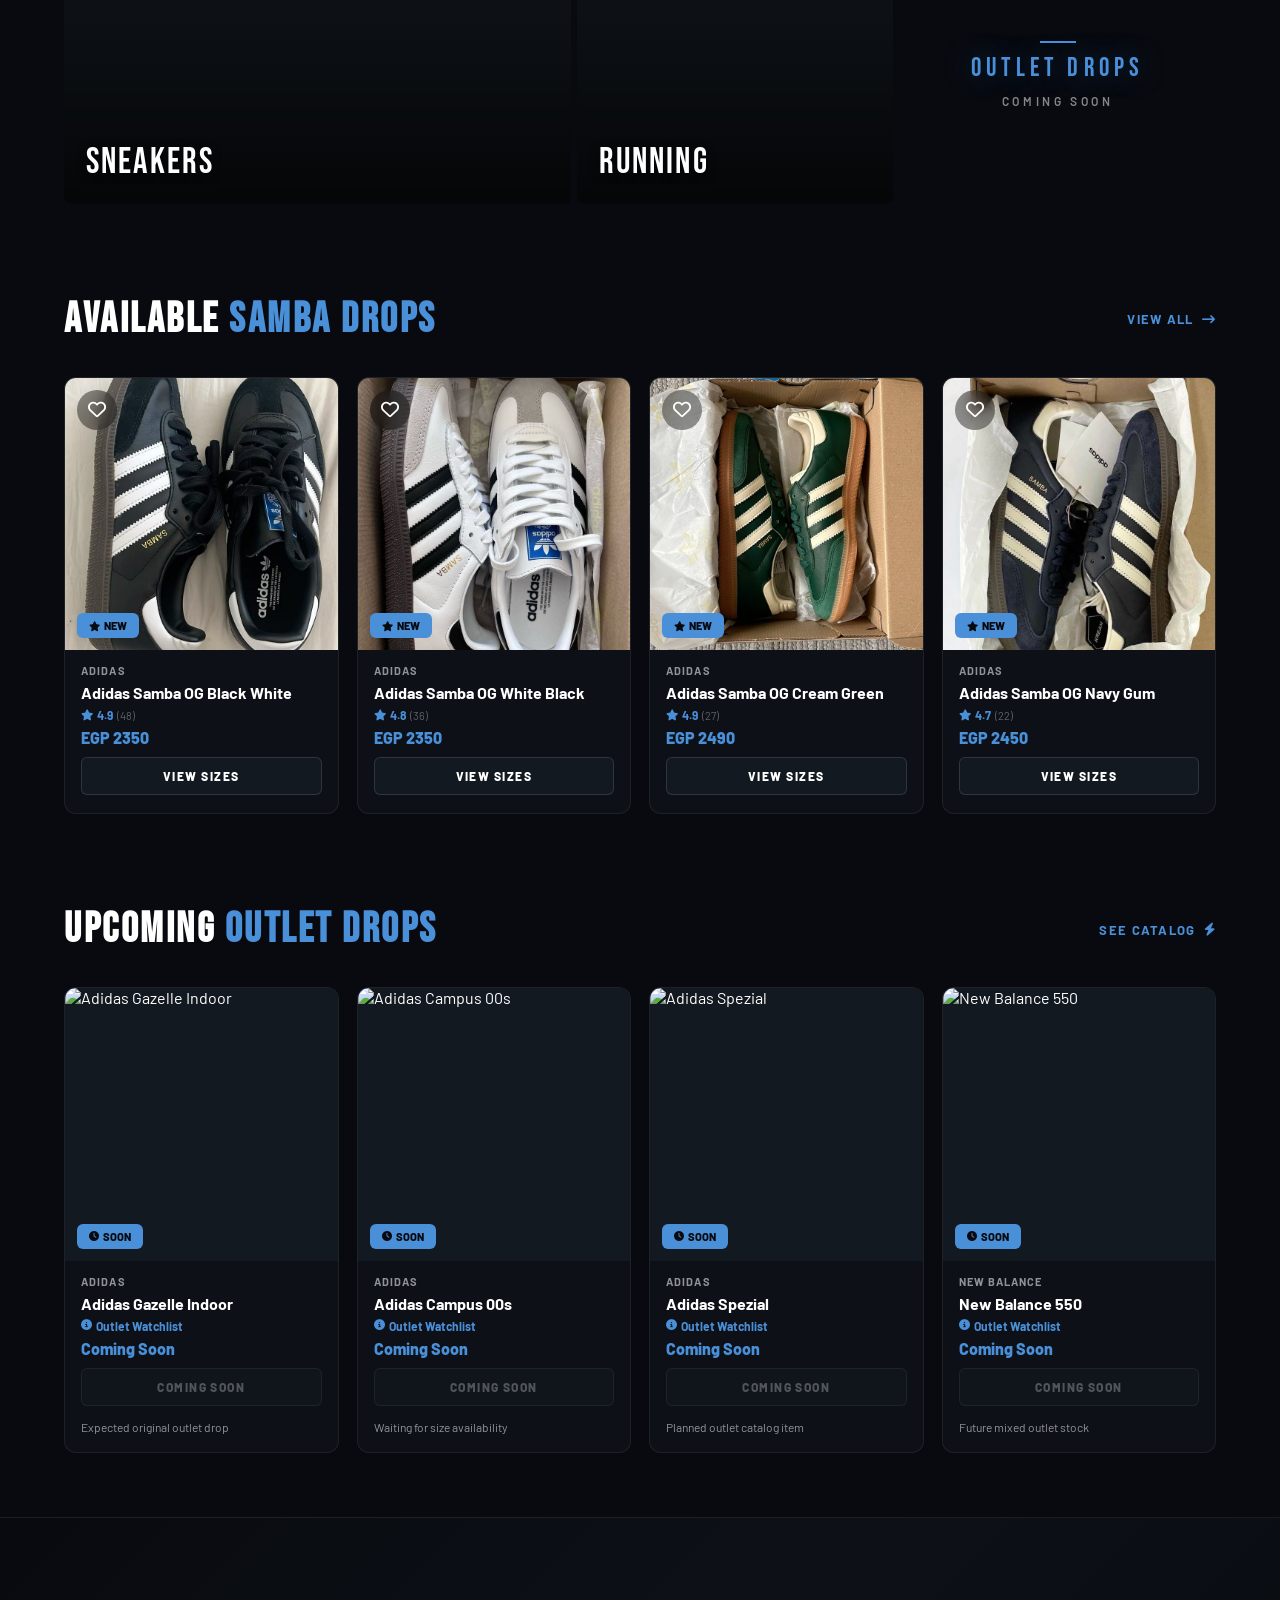
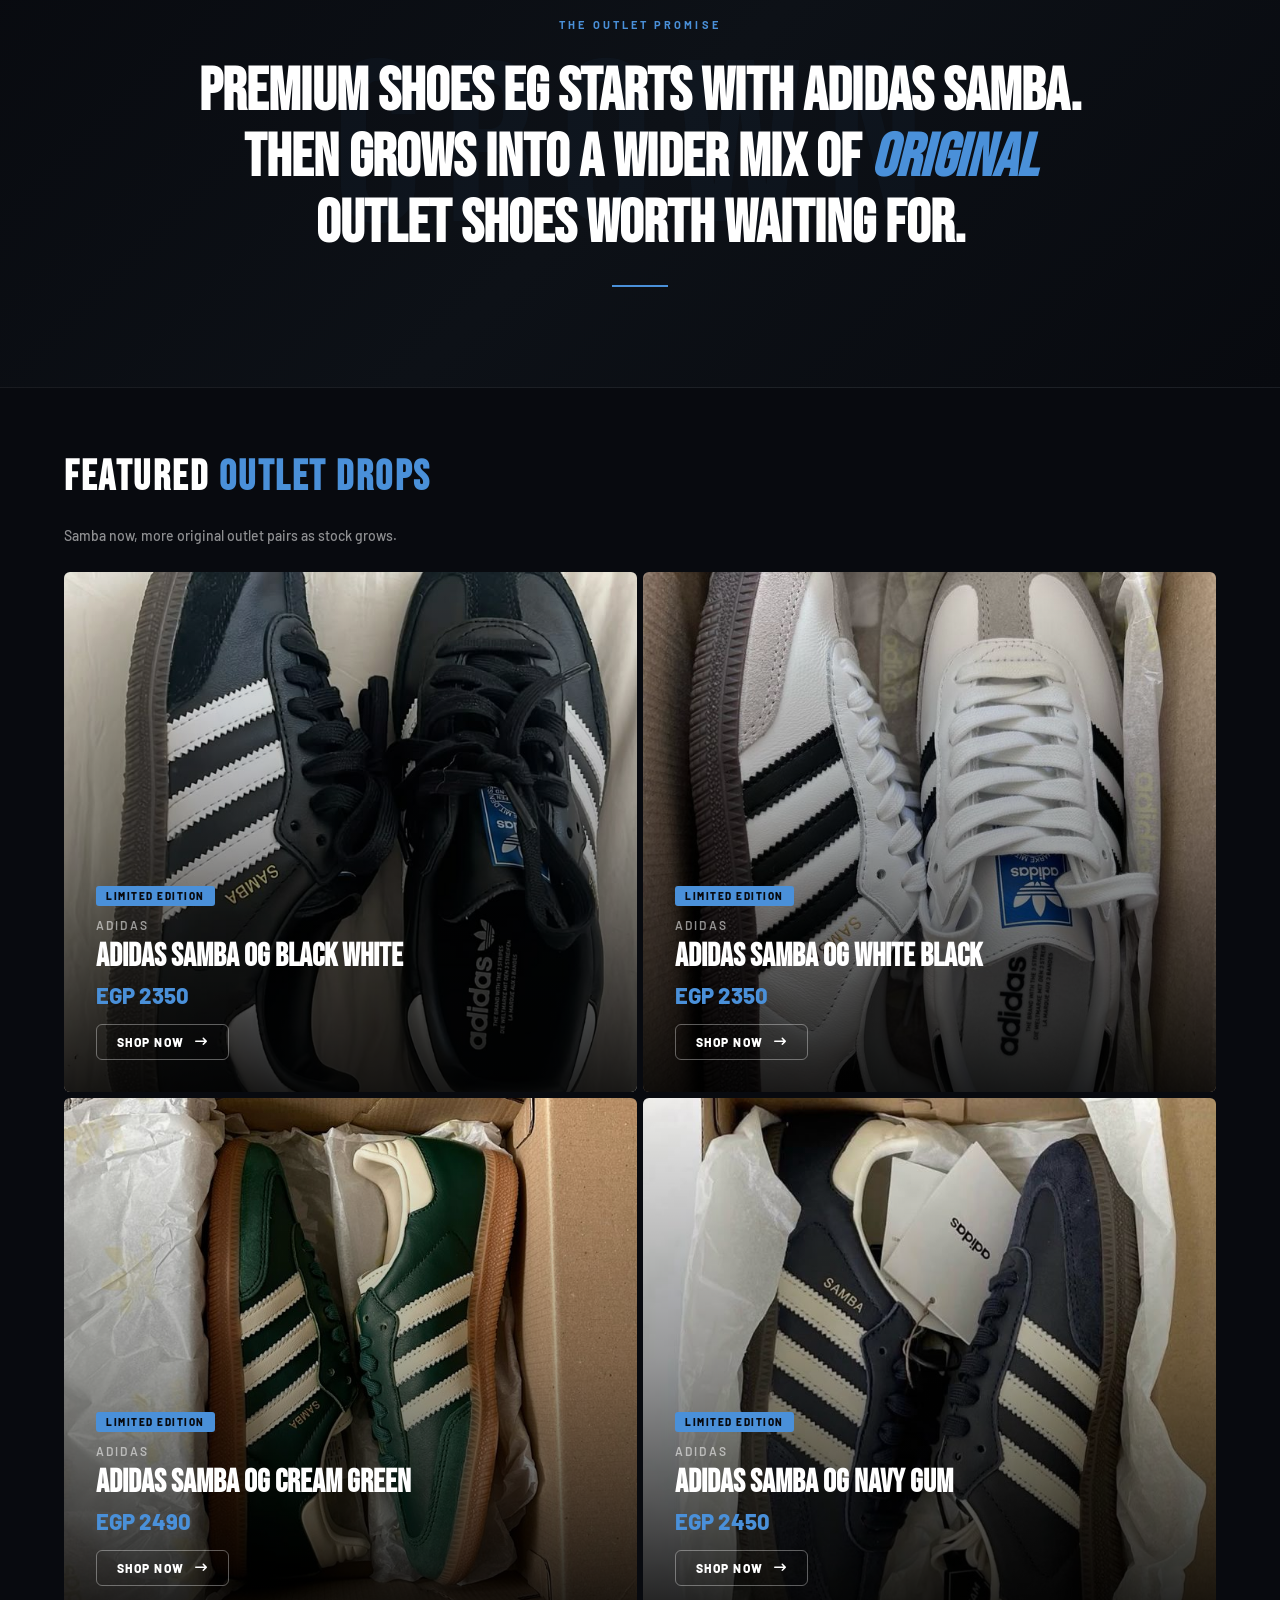
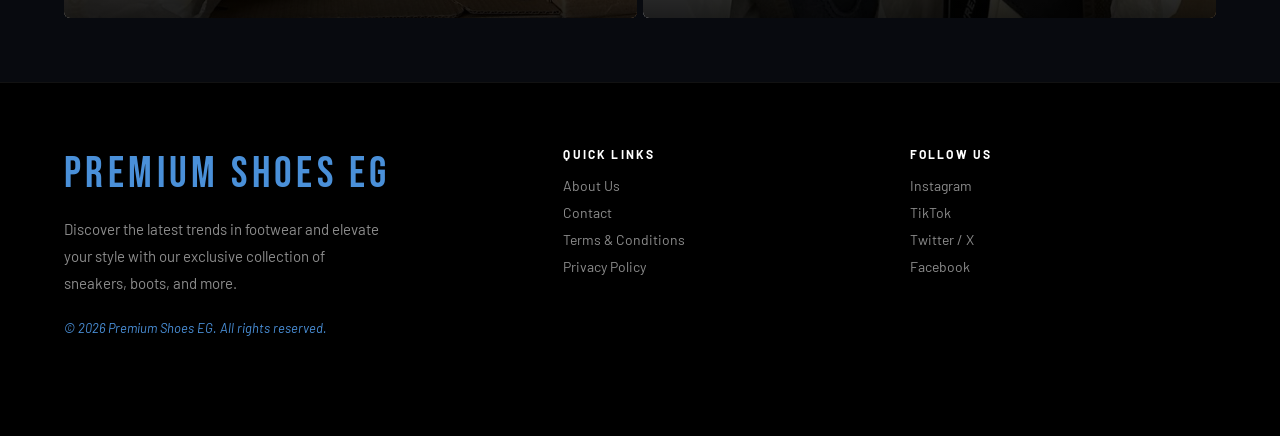
==== commit 44a573f5: "feat: prepare client storefront for Samba outlet launch" ====
--- a/index.html
+++ b/index.html
@@ -3,10 +3,20 @@
 <head>
     <meta charset="UTF-8">
     <meta name="viewport" content="width=device-width, initial-scale=1.0">
-    <title>Premium Shoes EG</title>
+    <title>Premium Shoes EG | Original Outlet Sneakers in Egypt</title>
+  <meta name="description" content="Premium Shoes EG sells original outlet sneakers in Egypt, starting with limited Adidas Samba drops and expanding into more outlet footwear.">
+  <meta name="keywords" content="Premium Shoes EG, Adidas Samba Egypt, original outlet shoes, outlet sneakers Egypt, Cairo sneakers">
+  <meta name="author" content="Premium Shoes EG">
+  <meta name="robots" content="index, follow">
+  <meta name="theme-color" content="#080C10">
+  <meta property="og:title" content="Premium Shoes EG | Original Outlet Sneakers in Egypt">
+  <meta property="og:description" content="Premium Shoes EG sells original outlet sneakers in Egypt, starting with limited Adidas Samba drops and expanding into more outlet footwear.">
+  <meta property="og:type" content="website">
+  <meta property="og:image" content="assets/images/banner-1.png">
+  <meta name="twitter:card" content="summary_large_image">
+
     <!-- ═══ FAVICON ═══ -->
     <link rel="icon" type="image/svg+xml" href="data:image/svg+xml,%3Csvg xmlns='http://www.w3.org/2000/svg' viewBox='0 0 64 64'%3E%3Crect width='64' height='64' rx='12' fill='%23080C10'/%3E%3Ctext x='32' y='46' font-family='Arial Black,sans-serif' font-size='36' font-weight='900' text-anchor='middle' fill='%234FA3E0'%3EP%3C/text%3E%3C/svg%3E">
-    <link rel="apple-touch-icon" href="assets/icon-192.png">
 
     <link rel="stylesheet" href="css/global.css">
 
@@ -32,7 +42,7 @@
     Premium Shoes EG
   </h1>
   <div class="intro-rule"></div>
-  <p  class="intro-tag">Premium Shoes Culture</p>
+  <p  class="intro-tag">Original Outlet Drops</p>
  
   <!-- doors -->
   <div class="doors">
@@ -85,11 +95,11 @@
 <!-- ══════════════════════════════════════
      NAVBAR
 ══════════════════════════════════════ -->
-<p class="offer"> Free shipping <span> on orders over $100</span></p>
+<p class="offer"> Free shipping <span> on orders over EGP 100</span></p>
 
 <nav class="navbar">
   <div class="navbar-top">
-    <a href="#" class="navbar-logo">Premium <span>Shoes EG</span></a>
+    <a href="index.html" class="navbar-logo">Premium <span>Shoes EG</span></a>
 
     <div class="navbar-search">
       <input type="text" id="searchInput" placeholder="Search sneakers, brands...">
@@ -124,10 +134,9 @@
       <input type="text" id="drawerSearch" placeholder="Search sneakers, brands...">
       <button><i class="fas fa-search"></i></button>
     </div>
-    <a href="#" class="active">Home</a>
+    <a href="index.html" class="active">Home</a>
     <a href="pages/products.html">Shop</a>
-    <a href="pages/products.html?filter=sale">Sale</a>
-    <a href="pages/products.html?filter=limited">Limited</a>
+
     <a href="pages/checkout.html">Checkout</a>
     <a href="pages/about.html">About</a>
     <a href="pages/contact.html">Contact</a>
@@ -149,7 +158,7 @@
   <div class="cart-footer">
     <div class="cart-total">
       <span>Total</span>
-      <span id="cart-total-price">$0</span>
+      <span id="cart-total-price">EGP 0</span>
     </div>
     <button class="checkout-btn">Checkout →</button>
   </div>
@@ -171,75 +180,28 @@
 </div>
 
 <!-- ══════════════════════════════════════
-     HERO
-══════════════════════════════════════ -->
-<section class="hero">
-  <div class="hero-grid"></div>
-  <div class="hero-noise"></div>
-
-  <!-- Left copy -->
-  <div class="hero-left">
-    <span class="hero-eyebrow">New Collection 2025</span>
-    <h1 class="hero-title">
-      Step Into<br>
-      <span class="gold">Premium</span><br>
-      <span class="stroke">Shes EG</span>
-    </h1>
-    <p class="hero-sub">
-      Discover the latest trends in footwear and elevate your style with our exclusive collection of sneakers, boots, and more.
-    </p>
-    <div class="hero-ctas">
-      <a href="#" class="btn-primary">Shop Now <i class="fa-solid fa-arrow-right-long"></i></a>
-      <a href="#featured-drops" class="btn-outline">Limited Drops</a>
-    </div>
-    <div class="hero-stats">
-      <div>
-        <span class="hstat-num">50K+</span>
-        <span class="hstat-label">Pairs Sold</span>
-      </div>
-      <div>
-        <span class="hstat-num">4.8★</span>
-        <span class="hstat-label">Avg Rating</span>
-      </div>
-      <div>
-        <span class="hstat-num">200+</span>
-        <span class="hstat-label">Styles</span>
-      </div>
-    </div>
-  </div>
-
-  <!-- Floating shoe -->
-  <div class="hero-right">
-    <div class="shoe-wrap">
-      <img class="shoe-img"
-           src="assets/images/hero-banner.png"
-           alt="CrownKicks featured sneaker">
-      <div class="shoe-glow"></div>
-    </div>
-
-    <!-- Floating info tags -->
-    <div class="float-tag tag-1">
-      <span class="float-tag-icon">👑</span>
-      <div class="float-tag-text">
-        <span class="float-tag-title">Best Seller</span>
-        <span class="float-tag-sub">Crown Apex 1</span>
-      </div>
-    </div>
-    <div class="float-tag tag-2">
-      <span class="float-tag-icon">⚡</span>
-      <div class="float-tag-text">
-        <span class="float-tag-title">New Drop</span>
-        <span class="float-tag-sub">Limited Stock</span>
-      </div>
-    </div>
-    <div class="float-tag tag-3">
-      <span class="float-tag-icon">🔥</span>
-      <div class="float-tag-text">
-        <span class="float-tag-title">$189</span>
-        <span class="float-tag-sub">Free Shipping</span>
-      </div>
-    </div>
-  </div>
+     HERO CAROUSEL BANNER
+══════════════════════════════════════ -->
+<section class="hero-banner">
+  <div class="carousel-container">
+    <div class="carousel-track" id="carouselTrack">
+      <!-- Carousel items will be generated by JS -->
+    </div>
+  </div>
+
+  <!-- Carousel Controls -->
+  <div class="carousel-controls" aria-label="Samba Carousel">
+    <button type="button" class="carousel-btn carousel-prev" id="carouselPrev" aria-label="Previous">
+      <i class="fa-solid fa-chevron-left"></i>
+    </button>
+    <div class="carousel-dots" id="carouselDots"></div>
+    <button type="button" class="carousel-btn carousel-next" id="carouselNext" aria-label="Next">
+      <i class="fa-solid fa-chevron-right"></i>
+    </button>
+  </div>
+
+  <!-- Auto-play indicator -->
+  <div class="carousel-timer" id="carouselTimer"></div>
 </section>
 
 
@@ -288,17 +250,41 @@
      QUICK ACTIONS STRIP
 ══════════════════════════════════════ -->
 <div class="quick-strip">
-  <div class="qchip active"><i class="fa-solid fa-crown"></i> Premium Collection</div>
-  <div class="qchip"><i class="fa-solid fa-star"></i> Elite Edition</div>
-  <div class="qchip"><i class="fa-solid fa-tag"></i> Deals</div>
-  <div class="qchip"><i class="fa-solid fa-trophy"></i> Best Sellers</div>
+  <div class="qchip active"><i class="fa-solid fa-crown"></i> Original Outlet</div>
+  <div class="qchip"><i class="fa-solid fa-star"></i> Samba Drop</div>
+  <div class="qchip"><i class="fa-solid fa-tag"></i> Best Value</div>
+  <div class="qchip"><i class="fa-solid fa-trophy"></i> Future Drops</div>
 </div>
 
+<section class="outlet-proof">
+  <div class="outlet-proof-card">
+    <i class="fa-solid fa-circle-check"></i>
+    <div>
+      <span>Original outlet stock</span>
+      <p>Authentic pairs selected for better value.</p>
+    </div>
+  </div>
+  <div class="outlet-proof-card">
+    <i class="fa-solid fa-shoe-prints"></i>
+    <div>
+      <span>Samba-focused now</span>
+      <p>The first drop centers on three Adidas Samba pairs.</p>
+    </div>
+  </div>
+  <div class="outlet-proof-card">
+    <i class="fa-solid fa-box-open"></i>
+    <div>
+      <span>More drops later</span>
+      <p>The catalog is built to grow with new outlet shoes.</p>
+    </div>
+  </div>
+</section>
+
 <!-- ══════════════════════════════════════
      CATEGORY GRID
 ══════════════════════════════════════ -->
 <main class="main">
-  <h2 class="section-title">Shop by <span>Category</span></h2>
+  <h2 class="section-title">Shop by <span>Outlet Style</span></h2>
 
   <div class="category-grid">
     <div class="card card-sneakers">
@@ -315,8 +301,8 @@
     </div>
     <div class="card card-limited">
       <div class="limited-body">
-        <span class="limited-title">Limited Edition</span>
-        <span class="limited-sub">Archive Drops</span>
+        <span class="limited-title">Outlet Drops</span>
+        <span class="limited-sub">Coming Soon</span>
       </div>
     </div>
   </div>
@@ -327,8 +313,8 @@
 ══════════════════════════════════════ -->
 <section class="arrivals">
   <div class="arrivals-header">
-    <h2 class="section-title">New <span>Arrivals</span></h2>
-    <a href="#" class="view-all">View All <i class="fa-solid fa-arrow-right-long"></i></a>
+    <h2 class="section-title">Available <span>Samba Drops</span></h2>
+    <a href="pages/products.html" class="view-all">View All <i class="fa-solid fa-arrow-right-long"></i></a>
   </div>
 
   <div class="products-grid" id="products-grid">
@@ -342,8 +328,8 @@
 ══════════════════════════════════════ -->
 <section class="arrivals limited-offers-section">
   <div class="arrivals-header">
-    <h2 class="section-title">Limited <span>Offers</span></h2>
-    <a href="#" class="view-all">View All <i class="fa-solid fa-bolt"></i></a>
+    <h2 class="section-title">Upcoming <span>Outlet Drops</span></h2>
+    <a href="pages/products.html" class="view-all">See Catalog <i class="fa-solid fa-bolt"></i></a>
   </div>
 
   <div class="products-grid" id="limited-offers-grid">
@@ -356,11 +342,11 @@
      MANIFESTO
 ══════════════════════════════════════ -->
 <section class="manifesto">
-  <span class="manifesto-label">The Manifesto</span>
+  <span class="manifesto-label">The Outlet Promise</span>
   <h2 class="manifesto-text">
-    Premium Shoes EGKicks is more than footwear.<br>
-    It's a statement of <span>Confidence,</span><br>
-    Style, and Power.
+    Premium Shoes EG starts with Adidas Samba.<br>
+    Then grows into a wider mix of <span>Original</span><br>
+    outlet shoes worth waiting for.
   </h2>
   <div class="manifesto-line"></div>
 </section>
@@ -370,8 +356,8 @@
 ══════════════════════════════════════ -->
 <section class="featured" id="featured-drops">
   <div class="featured-header">
-    <h2 class="section-title">Featured <span>Drops</span></h2>
-    <p class="featured-subtitle">Handpicked by our team. Limited stock.</p>
+    <h2 class="section-title">Featured <span>Outlet Drops</span></h2>
+    <p class="featured-subtitle">Samba now, more original outlet pairs as stock grows.</p>
   </div>
   <div class="featured-grid" id="featured-grid">
     <!-- Generated by JS -->
@@ -384,26 +370,26 @@
 ══════════════════════════════════════ -->
 <footer class="footer">
   <div class="text">
-    <a href="#" class="footer-logo">Premium Shoes EG</a>
+    <a href="index.html" class="footer-logo">Premium Shoes EG</a>
     <p>Discover the latest trends in footwear and elevate your style with our exclusive collection of sneakers, boots, and more.</p>
     <span>© 2026 Premium Shoes EG. All rights reserved.</span>
   </div>
   <div>
     <span class="footer-col-title">Quick Links</span>
     <div class="footer-links">
-      <a href="#">About Us</a>
-      <a href="#">Contact</a>
-      <a href="#">Terms & Conditions</a>
-      <a href="#">Privacy Policy</a>
+      <a href="pages/about.html">About Us</a>
+      <a href="pages/contact.html">Contact</a>
+      <a href="pages/contact.html">Terms & Conditions</a>
+      <a href="pages/contact.html">Privacy Policy</a>
     </div>
   </div>
   <div>
     <span class="footer-col-title">Follow Us</span>
     <div class="social-media">
-      <a href="#">Instagram</a>
-      <a href="#">TikTok</a>
-      <a href="#">Twitter / X</a>
-      <a href="#">Facebook</a>
+      <a href="https://www.instagram.com/premium.shoeseg/" target="_blank" rel="noopener">Instagram</a>
+      <a href="pages/contact.html">TikTok</a>
+      <a href="pages/contact.html">Twitter / X</a>
+      <a href="https://www.facebook.com/CrownKicks1" target="_blank" rel="noopener">Facebook</a>
     </div>
   </div>
 </footer>
@@ -413,14 +399,11 @@
 class="whatsapp-float" target="_blank" rel="noopener" aria-label="Chat on WhatsApp">
 <i class="fa-brands fa-whatsapp"></i>
 <span class="wa-tooltip">Chat with us</span>
-
-
-
-
+</a>
 
 <script src="js/helpers.js"></script>
 <script src="js/products-loader.js"></script>
 <script src="js/main.js"></script>
 
 </body>
-</html>+</html>
--- a/css/global.css
+++ b/css/global.css
@@ -35,6 +35,33 @@
 img{display:block;max-width:100%}
 
 /* ═══════════════════════════════════════════════
+   PRIMARY BUTTON STYLES
+═══════════════════════════════════════════════ */
+.btn-primary{
+  display:inline-flex;align-items:center;gap:10px;
+  padding:15px 32px;
+  background:var(--gold);color:var(--bg);
+  font-size:13px;font-weight:800;letter-spacing:.14em;text-transform:uppercase;
+  border-radius:var(--radius);
+  transition:background var(--trans),transform var(--trans-s),box-shadow var(--trans);
+  border:none;cursor:pointer;
+}
+.btn-primary:hover{
+  background:var(--gold-lt);transform:translateY(-2px);
+  box-shadow:0 8px 28px rgba(74,144,217,.35);
+}
+.btn-outline{
+  display:inline-flex;align-items:center;gap:10px;
+  padding:14px 28px;
+  border:1.5px solid var(--border-md);color:var(--text-md);
+  font-size:13px;font-weight:700;letter-spacing:.1em;text-transform:uppercase;
+  border-radius:var(--radius);
+  transition:border-color var(--trans),color var(--trans),transform var(--trans-s);
+  background:transparent;cursor:pointer;
+}
+.btn-outline:hover{border-color:var(--gold);color:var(--gold);transform:translateY(-2px)}
+
+/* ═══════════════════════════════════════════════
    SCROLLBAR
 ═══════════════════════════════════════════════ */
 ::-webkit-scrollbar{width:6px}
@@ -245,6 +272,7 @@
 .cart-item-details{flex:1;display:flex;flex-direction:column;gap:3px}
 .cart-item-brand{font-size:11px;font-weight:600;color:var(--text);text-transform:uppercase;letter-spacing:.1em}
 .cart-item-name{font-size:14px;font-weight:700;color:var(--white)}
+.cart-item-meta{font-size:12px;font-weight:600;color:var(--text)}
 .cart-item-price{font-size:14px;font-weight:700;color:var(--gold)}
 .cart-item-remove{
   background:none;border:none;color:var(--text);
@@ -341,164 +369,228 @@
 }
 
 /* ═══════════════════════════════════════════════
-   HERO
+   HERO CAROUSEL BANNER
 ═══════════════════════════════════════════════ */
-.hero{
-  position:relative;min-height:92vh;
-  display:flex;align-items:center;
+.hero-banner{
+  position:relative;width:100%;height:80vh;
+  display:flex;align-items:center;justify-content:center;
+  background:linear-gradient(135deg,var(--bg) 0%,var(--surface-3) 50%,var(--surface-2) 100%);
   overflow:hidden;
-  background:var(--bg);
-}
-
-/* Radial light behind shoe */
-.hero::before{
-  content:'';position:absolute;
-  right:5%;top:50%;transform:translateY(-50%);
-  width:700px;height:700px;border-radius:50%;
-  background:radial-gradient(ellipse at center,
-    rgba(74,144,217,.12) 0%,
-    rgba(74,144,217,.04) 40%,
-    transparent 70%);
-  pointer-events:none;animation:pulse-bg 4s ease-in-out infinite;
-}
-@keyframes pulse-bg{0%,100%{opacity:.8;transform:translateY(-50%) scale(1)}50%{opacity:1;transform:translateY(-50%) scale(1.06)}}
-
-/* Grid texture */
-.hero-grid{
-  position:absolute;inset:0;pointer-events:none;
+}
+
+.hero-banner::before{
+  content:'';position:absolute;inset:0;
+  background:radial-gradient(ellipse 800px 600px at 70% 30%,rgba(74,144,217,.15) 0%,transparent 60%);
+  pointer-events:none;animation:gradient-shift 8s ease-in-out infinite;
+}
+
+.hero-banner::after{
+  content:'';position:absolute;inset:0;
   background-image:
-    linear-gradient(rgba(74,144,217,.035) 1px,transparent 1px),
-    linear-gradient(90deg,rgba(74,144,217,.035) 1px,transparent 1px);
-  background-size:72px 72px;
-  mask-image:radial-gradient(ellipse 80% 80% at 50% 50%,black 40%,transparent 100%);
-}
-
-/* Scanline noise */
-.hero-noise{
-  position:absolute;inset:0;pointer-events:none;opacity:.04;
-  background-image:url("data:image/svg+xml,%3Csvg viewBox='0 0 256 256' xmlns='http://www.w3.org/2000/svg'%3E%3Cfilter id='n'%3E%3CfeTurbulence type='fractalNoise' baseFrequency='.9' numOctaves='4' stitchTiles='stitch'/%3E%3C/filter%3E%3Crect width='100%25' height='100%25' filter='url(%23n)'/%3E%3C/svg%3E");
-  background-size:200px;
-}
-
-/* Left content */
-.hero-left{
-  position:relative;z-index:2;
-  padding:0 5%;width:55%;
-  animation:slide-up .9s cubic-bezier(.16,1,.3,1) forwards;opacity:0;
-}
-@keyframes slide-up{from{opacity:0;transform:translateY(36px)}to{opacity:1;transform:translateY(0)}}
-
-.hero-eyebrow{
+    linear-gradient(90deg,rgba(74,144,217,.03) 1px,transparent 1px),
+    linear-gradient(rgba(74,144,217,.03) 1px,transparent 1px);
+  background-size:80px 80px;
+  pointer-events:none;opacity:.5;
+  mask-image:radial-gradient(circle at 70% 50%,black 30%,transparent 100%);
+}
+
+@keyframes gradient-shift{
+  0%,100%{transform:translateX(0) translateY(0)}
+  50%{transform:translateX(30px) translateY(-20px)}
+}
+
+/* Carousel Track */
+.carousel-container{
+  position:relative;width:100%;height:100%;
+  overflow:hidden;
+}
+
+.carousel-track{
+  position:relative;width:100%;height:100%;
+  display:flex;
+  transition:transform .8s cubic-bezier(.33,.66,.66,1);
+}
+
+/* Carousel Item */
+.carousel-item{
+  position:relative;min-width:100%;width:100%;height:100%;
+  display:flex;align-items:center;justify-content:space-between;
+  padding:0 5%;
+  opacity:0;transform:scale(1.05);
+  transition:opacity .8s ease,transform .8s ease;
+  background:linear-gradient(135deg,var(--surface-3) 0%,var(--surface-2) 100%);
+}
+
+.carousel-item::before{
+  content:'';position:absolute;inset:0;
+  background:radial-gradient(ellipse at 70% 50%,rgba(74,144,217,.15) 0%,transparent 60%);
+  pointer-events:none;
+}
+
+.carousel-item.active{
+  opacity:1;transform:scale(1);
+}
+
+/* Left content area */
+.carousel-content{
+  position:relative;z-index:2;flex:1;max-width:500px;
+}
+
+.carousel-label{
   display:inline-flex;align-items:center;gap:10px;
-  font-size:11px;font-weight:700;letter-spacing:.25em;text-transform:uppercase;
-  color:var(--gold);margin-bottom:20px;
-}
-.hero-eyebrow::before{content:'';display:block;width:32px;height:1.5px;background:var(--gold)}
-
-.hero-title{
+  font-size:12px;font-weight:700;letter-spacing:.2em;text-transform:uppercase;
+  color:var(--gold);margin-bottom:16px;
+}
+
+.carousel-label::before{content:'';display:block;width:28px;height:1px;background:var(--gold)}
+
+.carousel-name{
   font-family:var(--ff-display);
-  font-size:clamp(52px,8.5vw,110px);
-  line-height:.92;letter-spacing:.03em;
+  font-size:clamp(36px,5vw,64px);
+  line-height:1.1;letter-spacing:.03em;
   color:var(--white);margin-bottom:12px;
 }
-.hero-title .gold{color:var(--gold)}
-.hero-title .stroke{
-  -webkit-text-stroke:1.5px var(--white);
-  color:transparent;
-}
-
-.hero-sub{
-  font-size:clamp(15px,1.6vw,18px);
-  color:var(--text-md);line-height:1.75;
-  max-width:460px;margin-bottom:40px;
-  font-weight:500;
-}
-
-.hero-ctas{display:flex;gap:14px;flex-wrap:wrap;align-items:center}
-.btn-primary{
-  display:inline-flex;align-items:center;gap:10px;
-  padding:15px 32px;
+
+.carousel-name .color-text{
+  color:var(--gold);display:block;
+}
+
+.carousel-desc{
+  font-size:clamp(14px,1.4vw,16px);
+  color:var(--text-md);line-height:1.6;
+  margin-bottom:28px;max-width:420px;
+}
+
+.carousel-price{
+  display:flex;align-items:baseline;gap:12px;margin-bottom:28px;
+}
+
+.carousel-price strong{
+  font-family:var(--ff-display);
+  font-size:clamp(24px,3vw,36px);
+  color:var(--gold);letter-spacing:.04em;
+}
+
+.carousel-price span{
+  font-size:13px;color:var(--text);
+  text-transform:uppercase;letter-spacing:.08em;
+  font-weight:600;
+}
+
+.carousel-cta{
+  display:flex;gap:12px;flex-wrap:wrap;
+  align-items:center;
+}
+
+.carousel-cta .btn-primary,
+.carousel-cta .btn-outline{
+  font-size:12px;padding:12px 24px;
+}
+
+/* Right image area */
+.carousel-image-wrap{
+  position:relative;z-index:1;flex:1;
+  display:flex;align-items:center;justify-content:center;
+  height:100%;
+  animation:shoe-float 4s ease-in-out infinite;
+}
+
+.carousel-image-wrap::before{
+  content:'';position:absolute;inset:-20px;
+  background:radial-gradient(ellipse at center,rgba(74,144,217,.25) 0%,transparent 70%);
+  border-radius:50%;
+  filter:blur(40px);
+  animation:glow-pulse 4s ease-in-out infinite;
+  z-index:0;
+}
+
+.carousel-image-wrap img{
+  position:relative;z-index:1;
+  width:90%;max-width:800px;
+  height:auto;object-fit:contain;
+  aspect-ratio:1;
+  filter:drop-shadow(0 40px 80px rgba(74,144,217,.4))
+         drop-shadow(0 0 40px rgba(74,144,217,.25))
+         brightness(1.05);
+  animation:float-in-shoe .7s cubic-bezier(.16,1,.3,1) both,
+           shoe-glow-shine 6s ease-in-out infinite;
+  transition:filter .3s ease;
+}
+
+.carousel-item.active .carousel-image-wrap img{
+  filter:drop-shadow(0 50px 100px rgba(74,144,217,.5))
+         drop-shadow(0 0 60px rgba(74,144,217,.35))
+         brightness(1.1);
+}
+
+@keyframes float-in-shoe{
+  from{opacity:0;transform:translateX(60px) scale(.85)}
+  to{opacity:1;transform:translateX(0) scale(1)}
+}
+
+@keyframes shoe-float{
+  0%,100%{transform:translateY(0) rotateZ(-1deg)}
+  50%{transform:translateY(-30px) rotateZ(1deg)}
+}
+
+@keyframes glow-pulse{
+  0%,100%{transform:scale(1);opacity:.8}
+  50%{transform:scale(1.15);opacity:1}
+}
+
+@keyframes shoe-glow-shine{
+  0%,100%{filter:drop-shadow(0 40px 80px rgba(74,144,217,.4)) drop-shadow(0 0 40px rgba(74,144,217,.25)) brightness(1.05)}
+  50%{filter:drop-shadow(0 40px 80px rgba(74,144,217,.5)) drop-shadow(0 0 60px rgba(74,144,217,.35)) brightness(1.15)}
+}
+
+/* Carousel Controls */
+.carousel-controls{
+  position:absolute;bottom:30px;left:50%;transform:translateX(-50%);
+  z-index:10;display:flex;align-items:center;gap:20px;
+}
+
+.carousel-btn{
+  width:40px;height:40px;
+  display:grid;place-items:center;
+  border:1.5px solid var(--border-md);
+  border-radius:50%;
+  background:rgba(8,12,16,.7);
+  color:var(--white);
+  cursor:pointer;font-size:16px;
+  transition:all var(--trans);
+  backdrop-filter:blur(10px);
+}
+
+.carousel-btn:hover{
   background:var(--gold);color:var(--bg);
-  font-size:13px;font-weight:800;letter-spacing:.14em;text-transform:uppercase;
-  border-radius:var(--radius);
-  transition:background var(--trans),transform var(--trans-s),box-shadow var(--trans);
-}
-.btn-primary:hover{
-  background:var(--gold-lt);transform:translateY(-2px);
-  box-shadow:0 8px 28px rgba(74,144,217,.35);
-}
-.btn-outline{
-  display:inline-flex;align-items:center;gap:10px;
-  padding:14px 28px;
-  border:1.5px solid var(--border-md);color:var(--text-md);
-  font-size:13px;font-weight:700;letter-spacing:.1em;text-transform:uppercase;
-  border-radius:var(--radius);
-  transition:border-color var(--trans),color var(--trans),transform var(--trans-s);
-}
-.btn-outline:hover{border-color:var(--gold);color:var(--gold);transform:translateY(-2px)}
-
-/* Stats row */
-.hero-stats{
-  display:flex;gap:36px;margin-top:56px;
-  padding-top:36px;border-top:1px solid var(--border);
-  flex-wrap:wrap;
-}
-.hstat-num{
-  font-family:var(--ff-display);font-size:36px;
-  letter-spacing:.04em;color:var(--gold);display:block;
-}
-.hstat-label{font-size:12px;color:var(--text);font-weight:600;letter-spacing:.1em;text-transform:uppercase}
-
-/* Floating shoe */
-.hero-right{
-  position:absolute;right:3%;top:50%;transform:translateY(-50%);
-  width:48%;max-width:720px;z-index:2;
-  animation:float-in .9s .15s cubic-bezier(.16,1,.3,1) both;
-}
-@keyframes float-in{from{opacity:0;transform:translateY(-40%) translateX(60px)}to{opacity:1;transform:translateY(-50%) translateX(0)}}
-
-.shoe-wrap{
-  position:relative;
-  animation:shoe-float 4s ease-in-out infinite;
-  filter:drop-shadow(0 40px 80px rgba(74,144,217,.25));
-}
-@keyframes shoe-float{
-  0%,100%{transform:translateY(0) rotate(-2deg)}
-  50%{transform:translateY(-22px) rotate(-4deg)}
-}
-.shoe-img{width:100%;object-fit:contain}
-
-/* Glow ring under shoe */
-.shoe-glow{
-  position:absolute;bottom:-4%;left:50%;transform:translateX(-50%);
-  width:60%;height:24px;
-  background:radial-gradient(ellipse at center,rgba(74,144,217,.5) 0%,transparent 70%);
-  filter:blur(10px);
-  animation:shoe-float 4s ease-in-out infinite;
-}
-
-/* Floating tags around shoe */
-.float-tag{
-  position:absolute;
-  background:var(--surface);border:1px solid var(--border-md);
-  border-radius:10px;padding:10px 14px;
-  display:flex;align-items:center;gap:10px;
-  backdrop-filter:blur(16px);
-  box-shadow:0 8px 32px rgba(0,0,0,.4);
-  animation:tag-bob 4s ease-in-out infinite;
-}
-.float-tag-icon{font-size:20px;flex-shrink:0}
-.float-tag-text{display:flex;flex-direction:column}
-.float-tag-title{font-size:12px;font-weight:800;color:var(--white);line-height:1.1}
-.float-tag-sub{font-size:10px;color:var(--text);letter-spacing:.06em}
-
-.tag-1{top:10%;left:-10%;animation-delay:.5s}
-.tag-2{bottom:18%;right:-8%;animation-delay:1.2s}
-.tag-3{top:55%;left:-5%;animation-delay:.8s;animation-duration:3.2s}
-
-@keyframes tag-bob{
-  0%,100%{transform:translateY(0)}
-  50%{transform:translateY(-8px)}
+  border-color:var(--gold);transform:scale(1.1);
+}
+
+.carousel-dots{
+  display:flex;gap:10px;align-items:center;
+}
+
+.carousel-dot{
+  width:10px;height:10px;
+  border-radius:50%;background:rgba(255,255,255,.3);
+  cursor:pointer;border:0;
+  transition:all var(--trans);
+}
+
+.carousel-dot.active{
+  background:var(--gold);width:28px;border-radius:999px;
+}
+
+/* Auto-play timer bar */
+.carousel-timer{
+  position:absolute;bottom:0;left:0;height:3px;
+  background:var(--gold);border-radius:0;
+  animation:carousel-timer-anim 6s linear forwards;
+}
+
+@keyframes carousel-timer-anim{
+  from{width:0%}
+  to{width:100%}
 }
 
 /* ═══════════════════════════════════════════════
@@ -571,6 +663,47 @@
 }
 .qchip:hover i,.qchip.active i{color:var(--bg)}
 
+.outlet-proof{
+  display:grid;
+  grid-template-columns:repeat(3,1fr);
+  gap:1px;
+  padding:0 5% 3%;
+  background:var(--bg);
+}
+.outlet-proof-card{
+  display:flex;
+  align-items:flex-start;
+  gap:14px;
+  padding:22px;
+  background:var(--surface);
+  border:1px solid var(--border);
+}
+.outlet-proof-card i{
+  width:34px;
+  height:34px;
+  display:grid;
+  place-items:center;
+  flex-shrink:0;
+  border-radius:50%;
+  background:rgba(79,163,224,.1);
+  color:var(--gold);
+}
+.outlet-proof-card span{
+  display:block;
+  margin-bottom:5px;
+  font-size:13px;
+  font-weight:800;
+  letter-spacing:.08em;
+  text-transform:uppercase;
+  color:var(--white);
+}
+.outlet-proof-card p{
+  margin:0;
+  font-size:13px;
+  line-height:1.5;
+  color:var(--text);
+}
+
 /* ═══════════════════════════════════════════════
    SHARED SECTION STYLES
 ═══════════════════════════════════════════════ */
@@ -668,6 +801,20 @@
   border-radius:var(--radius-lg);
   overflow:hidden;cursor:pointer;
   transition:transform var(--trans),box-shadow var(--trans),border-color var(--trans);
+}
+.product-card.coming-soon{
+  cursor:default;
+}
+.coming-soon .add-to-cart{
+  background:var(--surface-2);
+  color:var(--text);
+  cursor:not-allowed;
+}
+.coming-soon-note{
+  display:block;
+  margin-top:8px;
+  font-size:12px;
+  color:var(--text);
 }
 .product-card:hover{
   transform:translateY(-6px);
@@ -764,7 +911,8 @@
 }
 .sale-price{color:var(--red)}
 
-.add-to-cart{
+.add-to-cart,
+.view-product-btn{
   width:100%;padding:11px;margin-top:4px;
   background:var(--surface-2);color:var(--white);
   border:1px solid var(--border-md);
@@ -773,10 +921,12 @@
   letter-spacing:.12em;text-transform:uppercase;
   transition:background var(--trans),border-color var(--trans),color var(--trans);
 }
-.add-to-cart:hover:not(:disabled){
+.add-to-cart:hover:not(:disabled),
+.view-product-btn:hover:not(:disabled){
   background:var(--gold);border-color:var(--gold);color:var(--bg);
 }
-.add-to-cart:disabled{
+.add-to-cart:disabled,
+.view-product-btn:disabled{
   opacity:0.5;cursor:not-allowed;
 }
 
@@ -906,23 +1056,17 @@
    RESPONSIVE
 ═══════════════════════════════════════════════ */
 @media(max-width:1024px){
-  .hero-right{width:52%}
-  .hero-left{width:52%}
-  .float-tag{display:none}
+  .carousel-item{padding:60px 5% 40px}
+  .carousel-image-wrap img{max-width:700px}
 }
 @media(max-width:860px){
-  .hero{flex-direction:column;min-height:auto;padding:60px 0 40px}
-  .hero::before{display:none}
-  .hero-left{width:100%;text-align:center;padding:0 5%}
-  .hero-sub{max-width:100%}
-  .hero-ctas{justify-content:center}
-  .hero-stats{justify-content:center}
-  .hero-right{
-    position:relative;top:auto;right:auto;transform:none;
-    width:80%;max-width:400px;margin:32px auto 0;
-    animation:shoe-float 4s ease-in-out infinite;
-  }
-  .hero::before,.hero-noise{display:none}
+  .hero-banner{height:75vh}
+  .carousel-item{flex-direction:column;padding:40px 5% 30px;text-align:center;justify-content:center}
+  .carousel-content{max-width:100%}
+  .carousel-image-wrap{margin-top:30px;max-height:350px}
+  .carousel-image-wrap img{max-width:550px}
+  .carousel-label::before{display:none}
+  .carousel-cta{justify-content:center}
   .products-grid{grid-template-columns:repeat(2,1fr)}
   .category-grid{
     grid-template-columns:1fr 1fr;
@@ -978,7 +1122,14 @@
   .products-grid{grid-template-columns:repeat(2,1fr)}
   .quick-strip{gap:10px;padding:14px 4%;flex-wrap:wrap;overflow-x:visible;justify-content:center}
   .quick-strip::after{display:none}
-  .hero-title{font-size:clamp(44px,14vw,80px)}
+  .outlet-proof{grid-template-columns:1fr;padding:0 4% 8%}
+  .hero-banner{height:70vh}
+  .carousel-item{flex-direction:column;padding:40px 5% 20px;text-align:center;justify-content:center}
+  .carousel-content{max-width:100%}
+  .carousel-image-wrap{margin-top:20px;max-height:280px}
+  .carousel-image-wrap img{max-width:90%}
+  .carousel-label::before{display:none}
+  .carousel-cta{justify-content:center}
 }
 @media(max-width:480px){
   .products-grid{grid-template-columns:1fr}
@@ -994,10 +1145,23 @@
   .featured-card{height:420px}
   .footer{grid-template-columns:1fr}
   .footer .text{grid-column:1}
-  .hero-right{width:95%}
+  .hero-banner{height:65vh}
+  .carousel-name{font-size:clamp(24px,8vw,42px)}
+  .carousel-desc{font-size:13px;margin-bottom:20px}
+  .carousel-price strong{font-size:clamp(20px,5vw,28px)}
+  .carousel-cta .btn-primary,
+  .carousel-cta .btn-outline{font-size:11px;padding:10px 16px}
+  .carousel-image-wrap{max-height:250px}
+  .carousel-image-wrap img{max-width:85%}
 }
 @media(max-width:400px){
   .wishlist-icon-wrapper{display:none}
+  .hero-banner{height:60vh}
+  .carousel-item{padding:30px 4% 15px}
+  .carousel-controls{bottom:15px;gap:12px}
+  .carousel-btn{width:36px;height:36px;font-size:14px}
+  .carousel-dots{gap:6px}
+  .carousel-dot{width:8px;height:8px}
 }
 
 
@@ -1014,7 +1178,7 @@
   perspective: 1800px;
   perspective-origin: 50% 50%;
 }
- 
+
 /* ══════════════════════════════════════
    BACKGROUND — sneaker store interior
    Uses a high-quality Unsplash image of
@@ -1039,7 +1203,7 @@
 #storeIntro.open .intro-bg {
   transform: scale(1);
 }
- 
+
 /* ══════════════════════════════════════
    LOGO
 ══════════════════════════════════════ */
@@ -1056,7 +1220,7 @@
   text-align: center;
   pointer-events: none;
   white-space: nowrap;
- 
+
   /* gold shimmer text */
   background: linear-gradient(
     105deg,
@@ -1070,20 +1234,20 @@
   -webkit-background-clip: text;
   background-clip: text;
   color: transparent;
- 
+
   opacity: 0;
   animation:
     logo-in      .7s .05s cubic-bezier(.16,1,.3,1) forwards,
     logo-shimmer  3s .05s linear infinite;
 }
- 
+
 .intro-logo span {
   display: block;
   font-size: .55em;
   letter-spacing: .38em;
   opacity: .85;
 }
- 
+
 @keyframes logo-in {
   from { opacity:0; transform: translate(-50%,-48%) scale(.88); }
   to   { opacity:1; transform: translate(-50%,-54%) scale(1);   }
@@ -1092,7 +1256,7 @@
   0%   { background-position: 200% 50%; }
   100% { background-position:  -100% 50%; }
 }
- 
+
 /* thin gold rule under logo */
 .intro-rule {
   position: absolute;
@@ -1108,7 +1272,7 @@
 @keyframes rule-grow {
   to { width: clamp(100px, 25vw, 260px); }
 }
- 
+
 /* tagline */
 .intro-tag {
   position: absolute;
@@ -1128,7 +1292,7 @@
 @keyframes tag-in {
   to { color: rgba(255,255,255,.45); }
 }
- 
+
 /* ══════════════════════════════════════
    DOORS
 ══════════════════════════════════════ */
@@ -1139,7 +1303,7 @@
   z-index: 30;
   transform-style: preserve-3d;
 }
- 
+
 .door {
   position: relative;
   width: 50%;
@@ -1147,7 +1311,7 @@
   overflow: hidden;
   will-change: transform, opacity;
   transform-origin: center center;
- 
+
   /* ── Rich door surface ─────────────────
      Layered gradients create a sense of
      depth and material — not flat black   */
@@ -1182,18 +1346,18 @@
       #080A0F 75%,
       #080A0F 100%
     );
- 
+
   /* door opens with slight rotateY for hinge feel */
   transition:
     transform 1.0s cubic-bezier(.7, 0, .3, 1),
     opacity   1.0s ease;
 }
- 
+
 /* ── Left door hinge on right edge ── */
 .left-door  { transform-origin: right  center; }
 /* ── Right door hinge on left edge ── */
 .right-door { transform-origin: left center; }
- 
+
 /* ── Gold seam between doors ── */
 .door::before {
   content: '';
@@ -1215,7 +1379,7 @@
 }
 .left-door::before  { right: 0; }
 .right-door::before { left:  0; }
- 
+
 /* ── Sweeping gold light (alive from frame 0) ── */
 .door::after {
   content: '';
@@ -1237,14 +1401,14 @@
 }
 .left-door::after  { animation-delay: 0s;   }
 .right-door::after { animation-delay: 1.4s; }
- 
+
 @keyframes sweep {
   0%   { left: -35%; opacity: 0;   }
   8%   {             opacity: 1;   }
   92%  {             opacity: 1;   }
   100% { left: 120%; opacity: 0;   }
 }
- 
+
 /* ── Door panel inset lines ──
    Two horizontal inset rails give depth   */
 .door-panel {
@@ -1264,7 +1428,7 @@
 }
 .door-panel.top    { top:    28%; }
 .door-panel.bottom { bottom: 28%; }
- 
+
 /* ── Crown emblem watermark ── */
 .door-emblem {
   position: absolute;
@@ -1279,7 +1443,7 @@
 @keyframes emblem-in {
   to { opacity: 1; }
 }
- 
+
 /* SVG crown drawn purely in CSS shapes */
 .crown-svg {
   width: clamp(32px, 5vw, 60px);
@@ -1287,7 +1451,7 @@
   opacity: .12;
   filter: drop-shadow(0 0 8px rgba(74,144,217,.3));
 }
- 
+
 /* ── Door handle ── */
 .door-handle {
   position: absolute;
@@ -1309,7 +1473,7 @@
 }
 .left-door  .door-handle { right: 6%; }
 .right-door .door-handle { left:  6%; }
- 
+
 /* ══════════════════════════════════════
    OPEN STATE — doors swing open
 ══════════════════════════════════════ */
@@ -1321,7 +1485,7 @@
   transform: perspective(1800px) rotateY(18deg) translateX(82%);
   opacity: .6;
 }
- 
+
 /* ══════════════════════════════════════
    EXIT — whole intro fades away
 ══════════════════════════════════════ */
@@ -1330,7 +1494,7 @@
   pointer-events: none;
   transition: opacity .55s cubic-bezier(.4,0,1,1);
 }
- 
+
 /* ══════════════════════════════════════
    SITE WRAPPER (everything behind intro)
 ══════════════════════════════════════ */
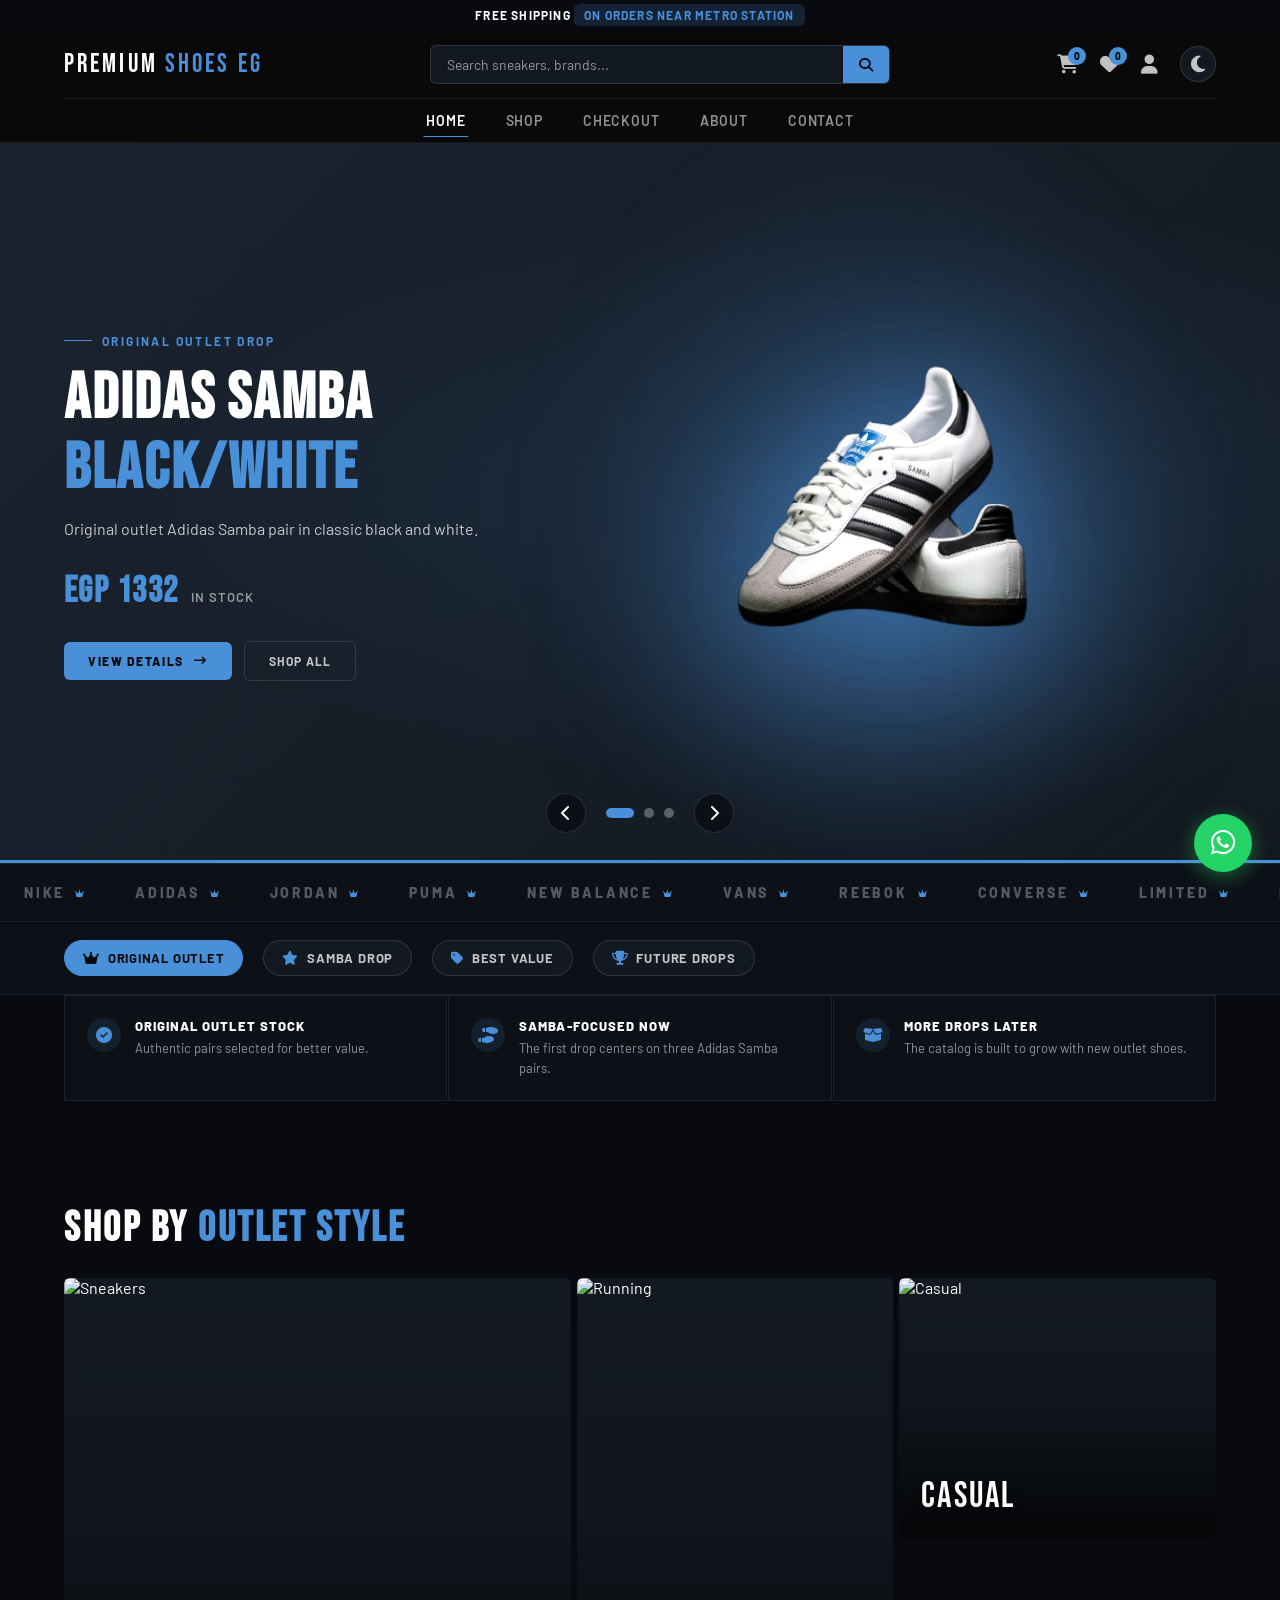
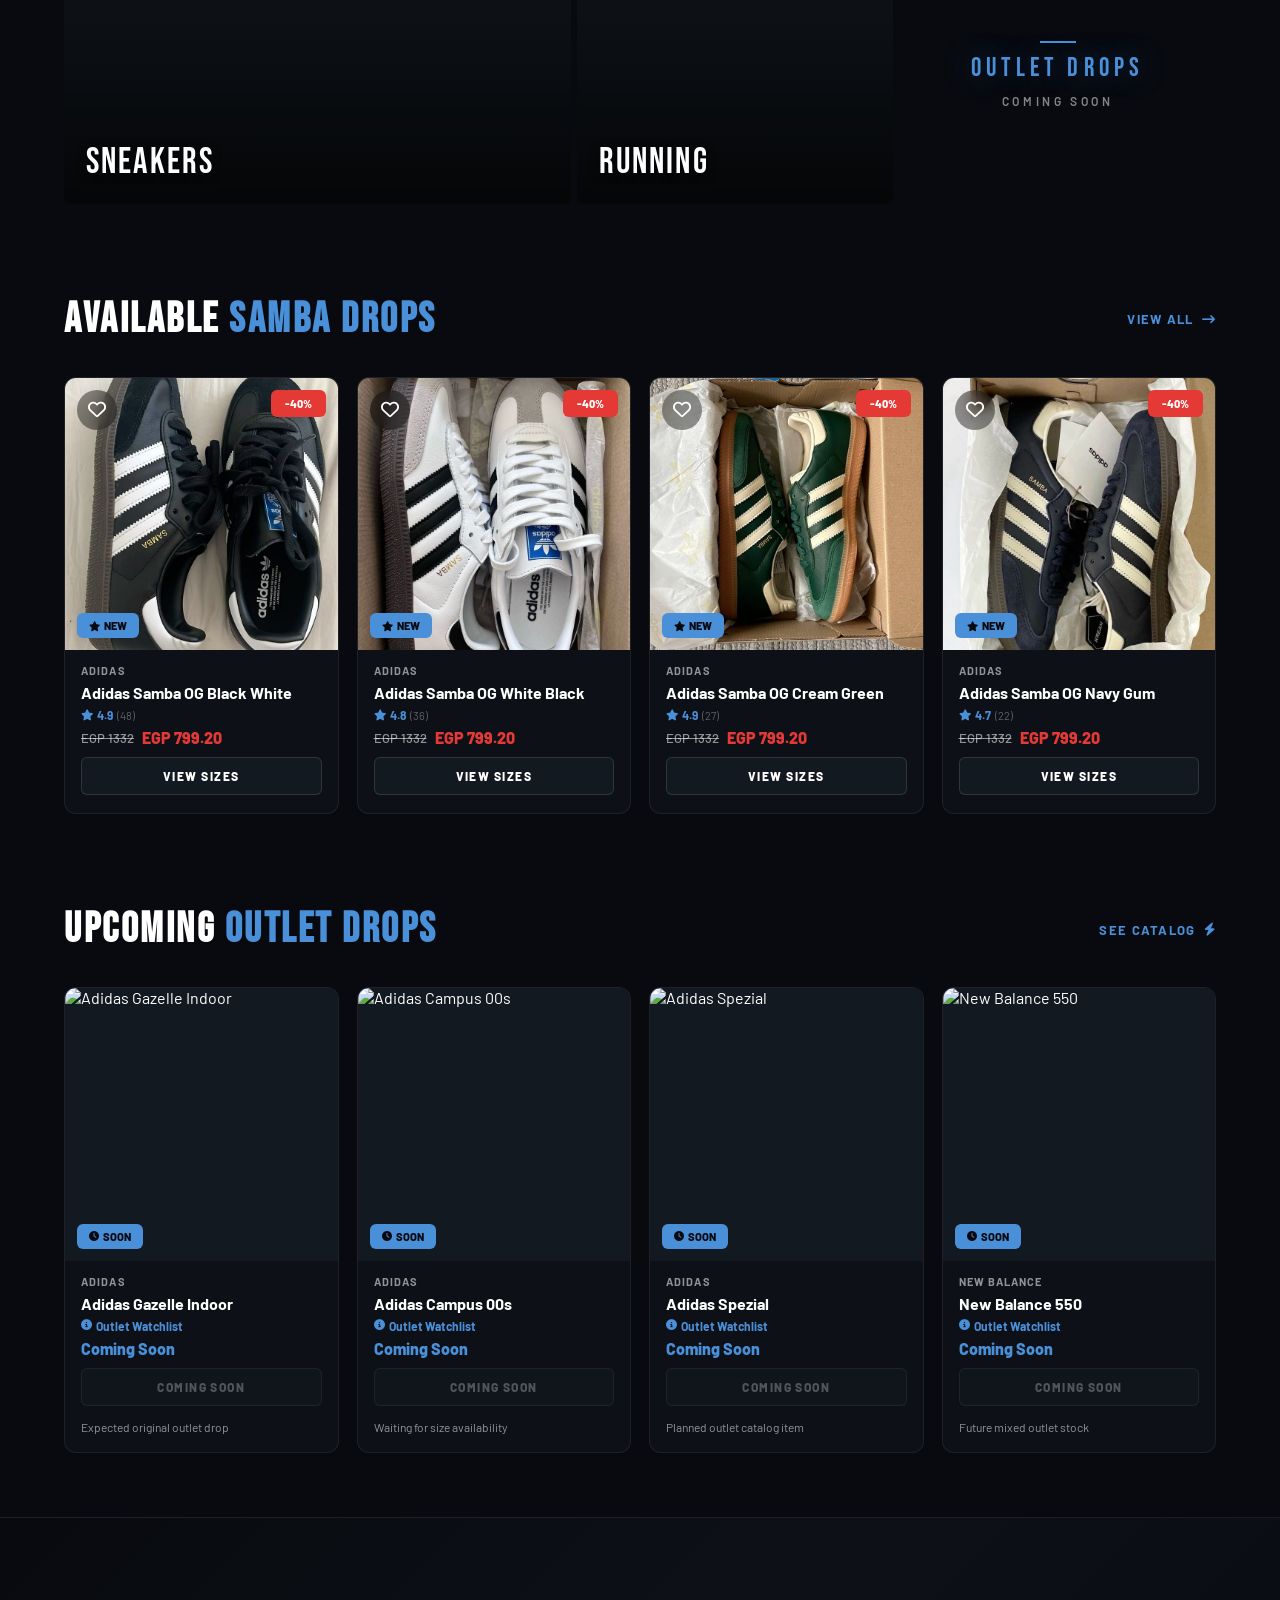
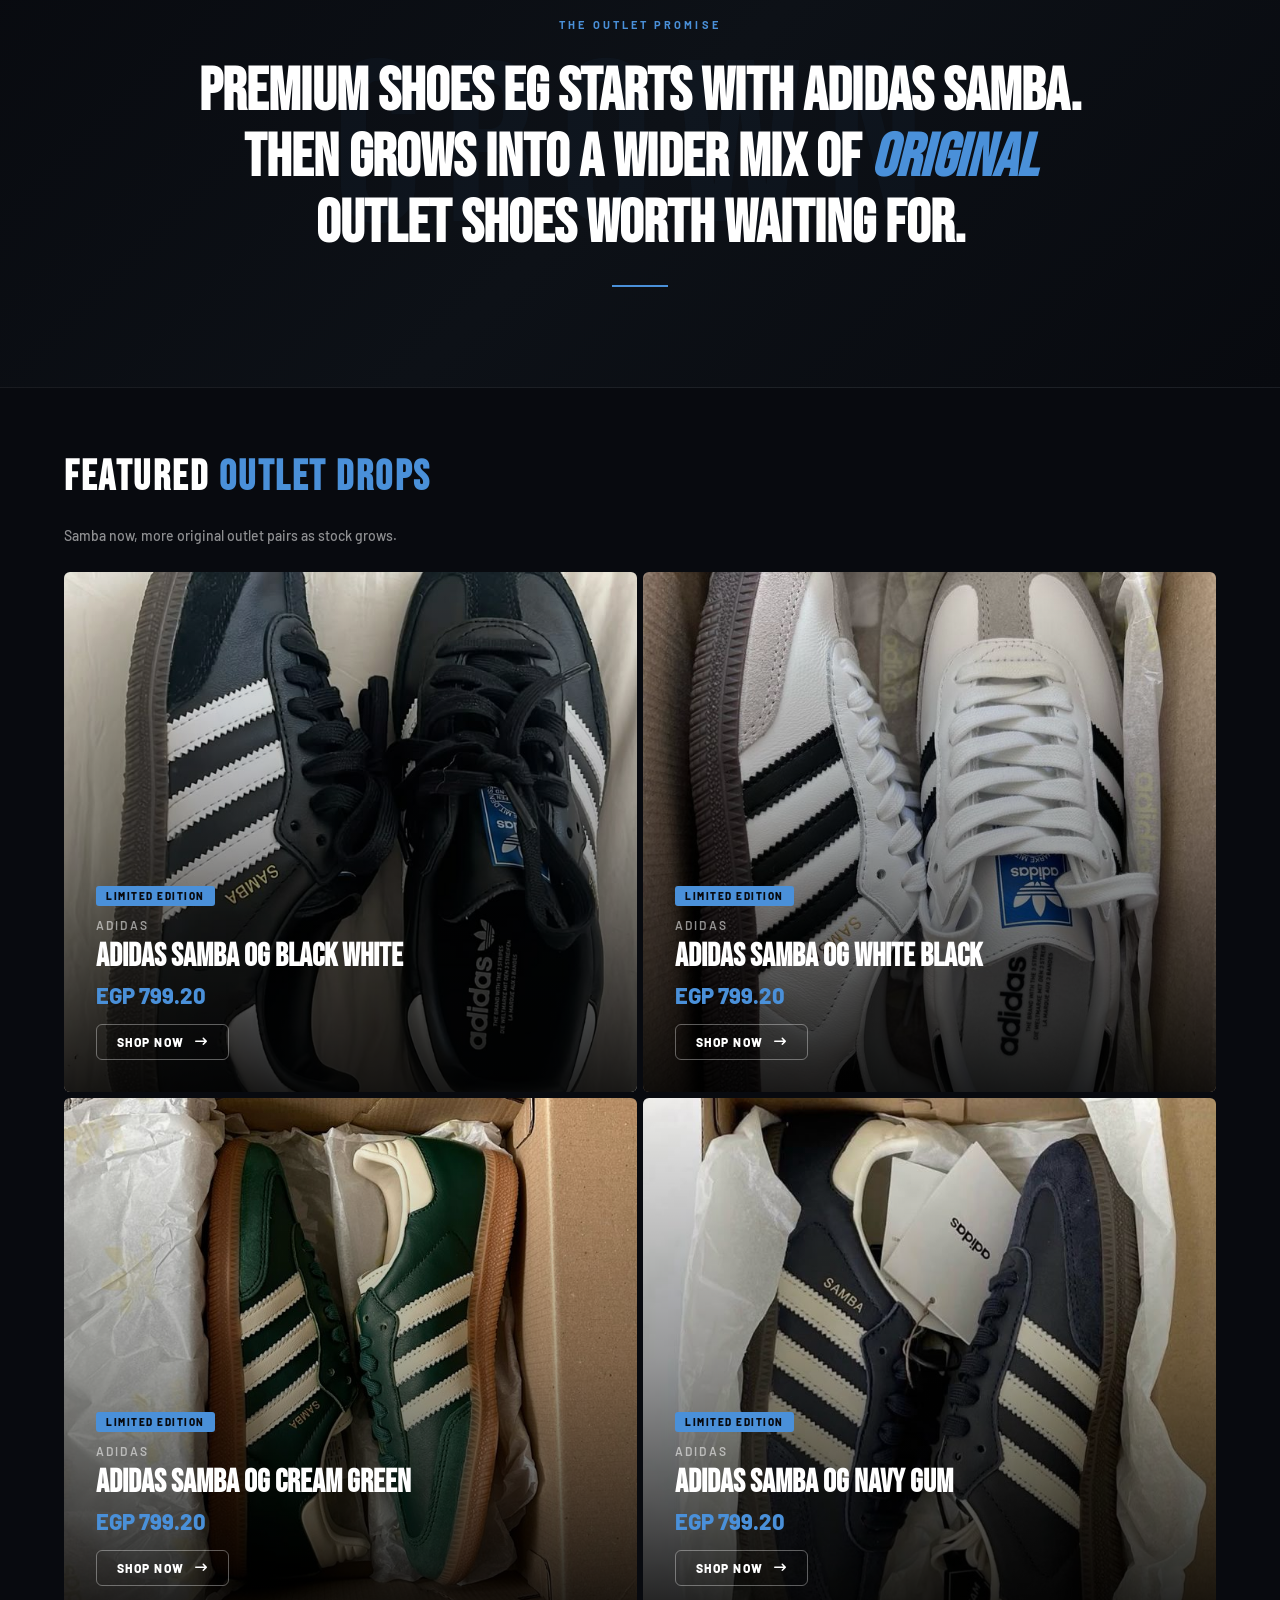
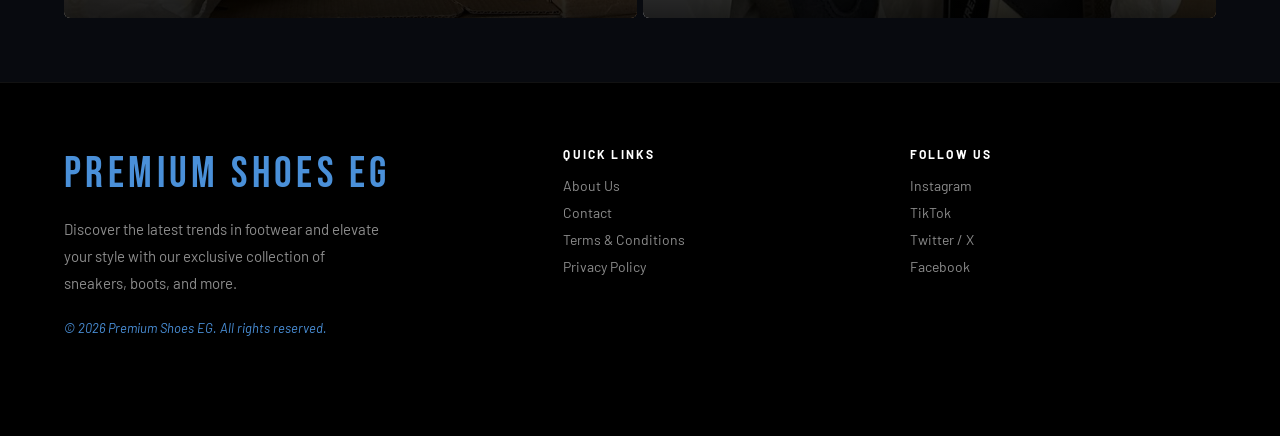
==== commit ce1ffadf: "updated and fixed bugs" ====
--- a/index.html
+++ b/index.html
@@ -95,7 +95,7 @@
 <!-- ══════════════════════════════════════
      NAVBAR
 ══════════════════════════════════════ -->
-<p class="offer"> Free shipping <span> on orders over EGP 100</span></p>
+<p class="offer">Free shipping <span>on orders near metro station</span></p>
 
 <nav class="navbar">
   <div class="navbar-top">
--- a/css/global.css
+++ b/css/global.css
@@ -1051,6 +1051,55 @@
 }
 .footer-links a:hover,.footer .social-media a:hover{color:var(--gold);padding-left:4px}
 .footer .social-media{display:flex;flex-direction:column;gap:10px}
+
+/* ═══════════════════════════════════════════════
+   SHARED PAGE HERO SECTION
+═══════════════════════════════════════════════ */
+.page-hero {
+  position: relative;
+  padding: 120px 5% 100px;
+  background: var(--bg);
+  overflow: hidden;
+  border-bottom: 1px solid var(--border);
+}
+.page-hero-grid {
+  position: absolute; inset: 0; pointer-events: none;
+  background-image:
+    linear-gradient(rgba(79,163,224,.035) 1px, transparent 1px),
+    linear-gradient(90deg, rgba(79,163,224,.035) 1px, transparent 1px);
+  background-size: 72px 72px;
+  mask-image: radial-gradient(ellipse 80% 80% at 30% 50%, black 40%, transparent 100%);
+}
+.page-hero-glow {
+  position: absolute; left: -5%; top: 50%; transform: translateY(-50%);
+  width: 600px; height: 600px; border-radius: 50%;
+  background: radial-gradient(ellipse at center, rgba(79,163,224,.1) 0%, transparent 70%);
+  pointer-events: none;
+}
+.page-hero-inner {
+  position: relative; z-index: 2; max-width: 700px;
+}
+.page-hero-eyebrow {
+  display: inline-flex; align-items: center; gap: 10px;
+  font-size: 11px; font-weight: 700; letter-spacing: .25em;
+  text-transform: uppercase; color: var(--gold); margin-bottom: 20px;
+}
+.page-hero-eyebrow::before {
+  content: ''; display: block; width: 32px; height: 1.5px; background: var(--gold);
+}
+.page-hero-title {
+  font-family: var(--ff-display);
+  font-size: clamp(52px, 8vw, 100px);
+  line-height: .92; letter-spacing: .03em;
+  color: var(--white); margin-bottom: 24px;
+}
+.page-hero-title .gold   { color: var(--gold); }
+.page-hero-title .stroke { -webkit-text-stroke: 1.5px var(--white); color: transparent; }
+.page-hero-sub {
+  font-size: clamp(15px, 1.6vw, 18px);
+  color: var(--text-md); line-height: 1.75;
+  max-width: 520px; font-weight: 500;
+}
 
 /* ═══════════════════════════════════════════════
    RESPONSIVE
